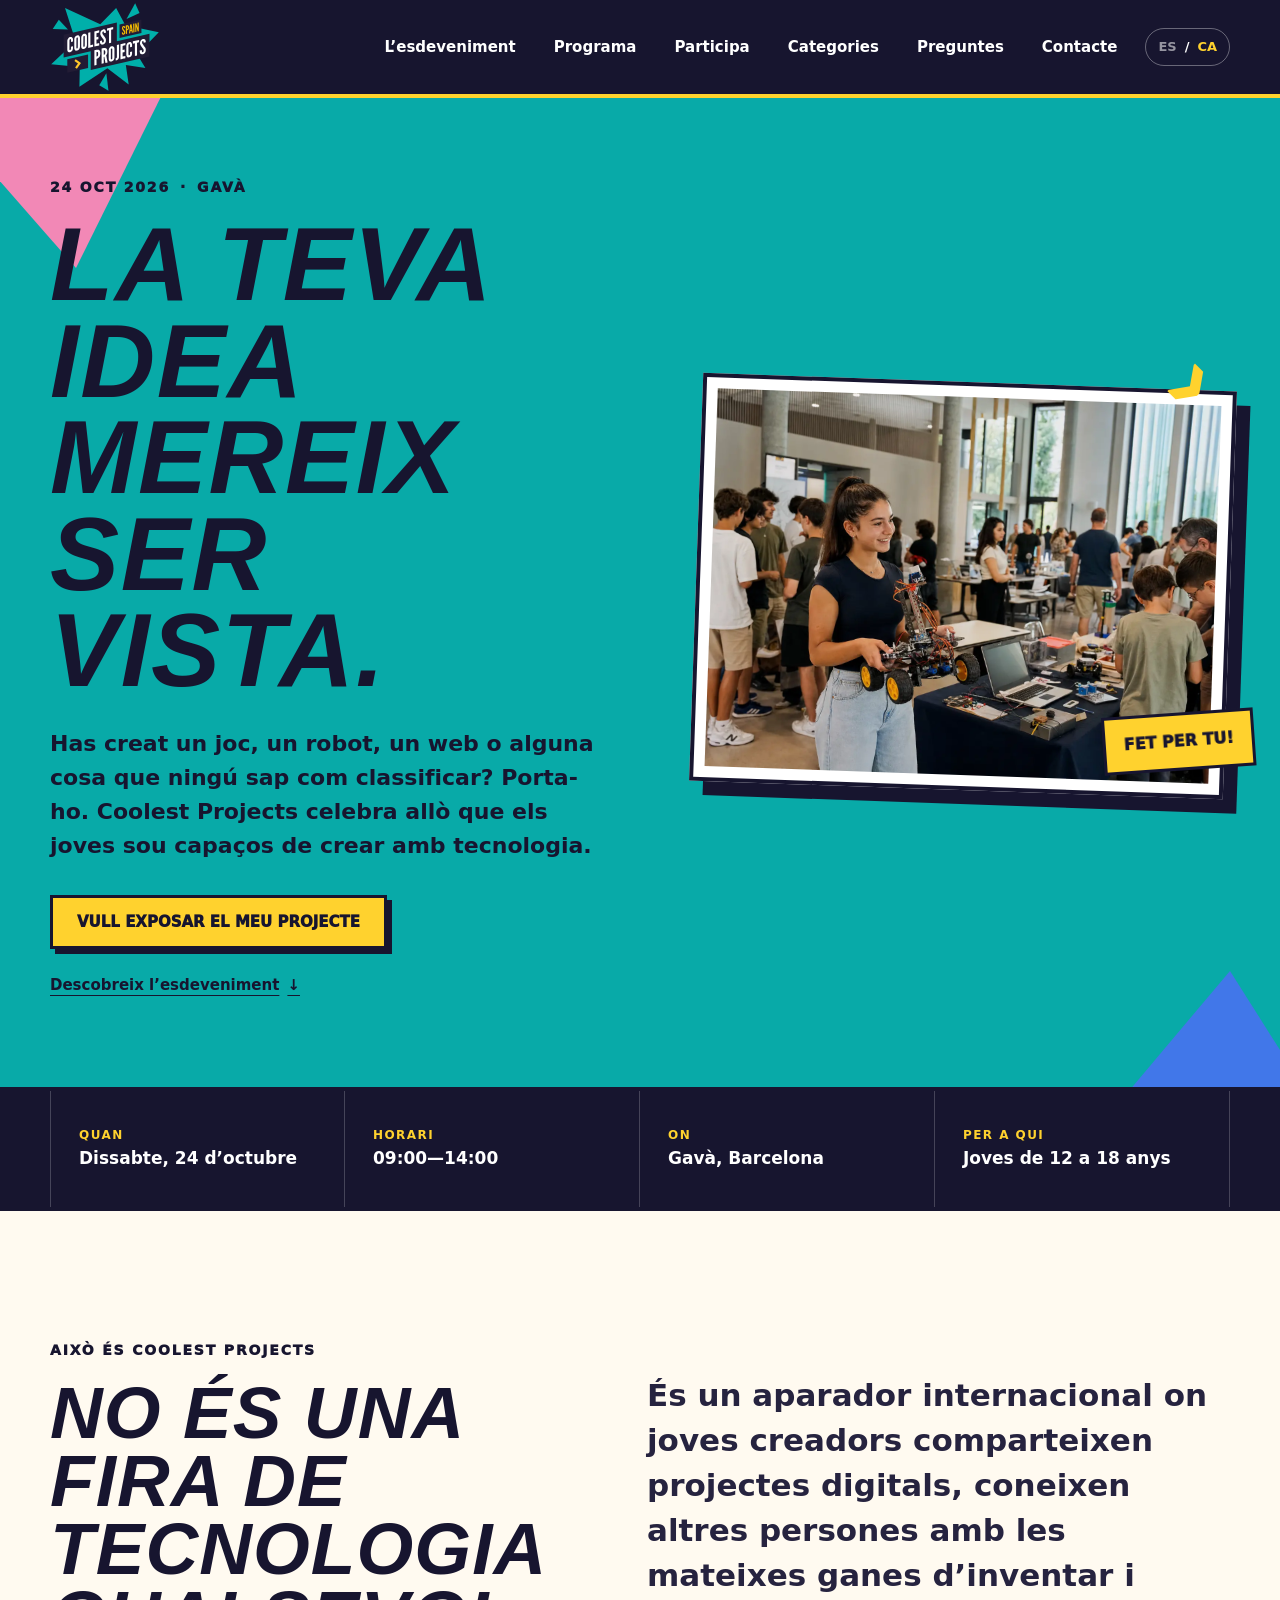
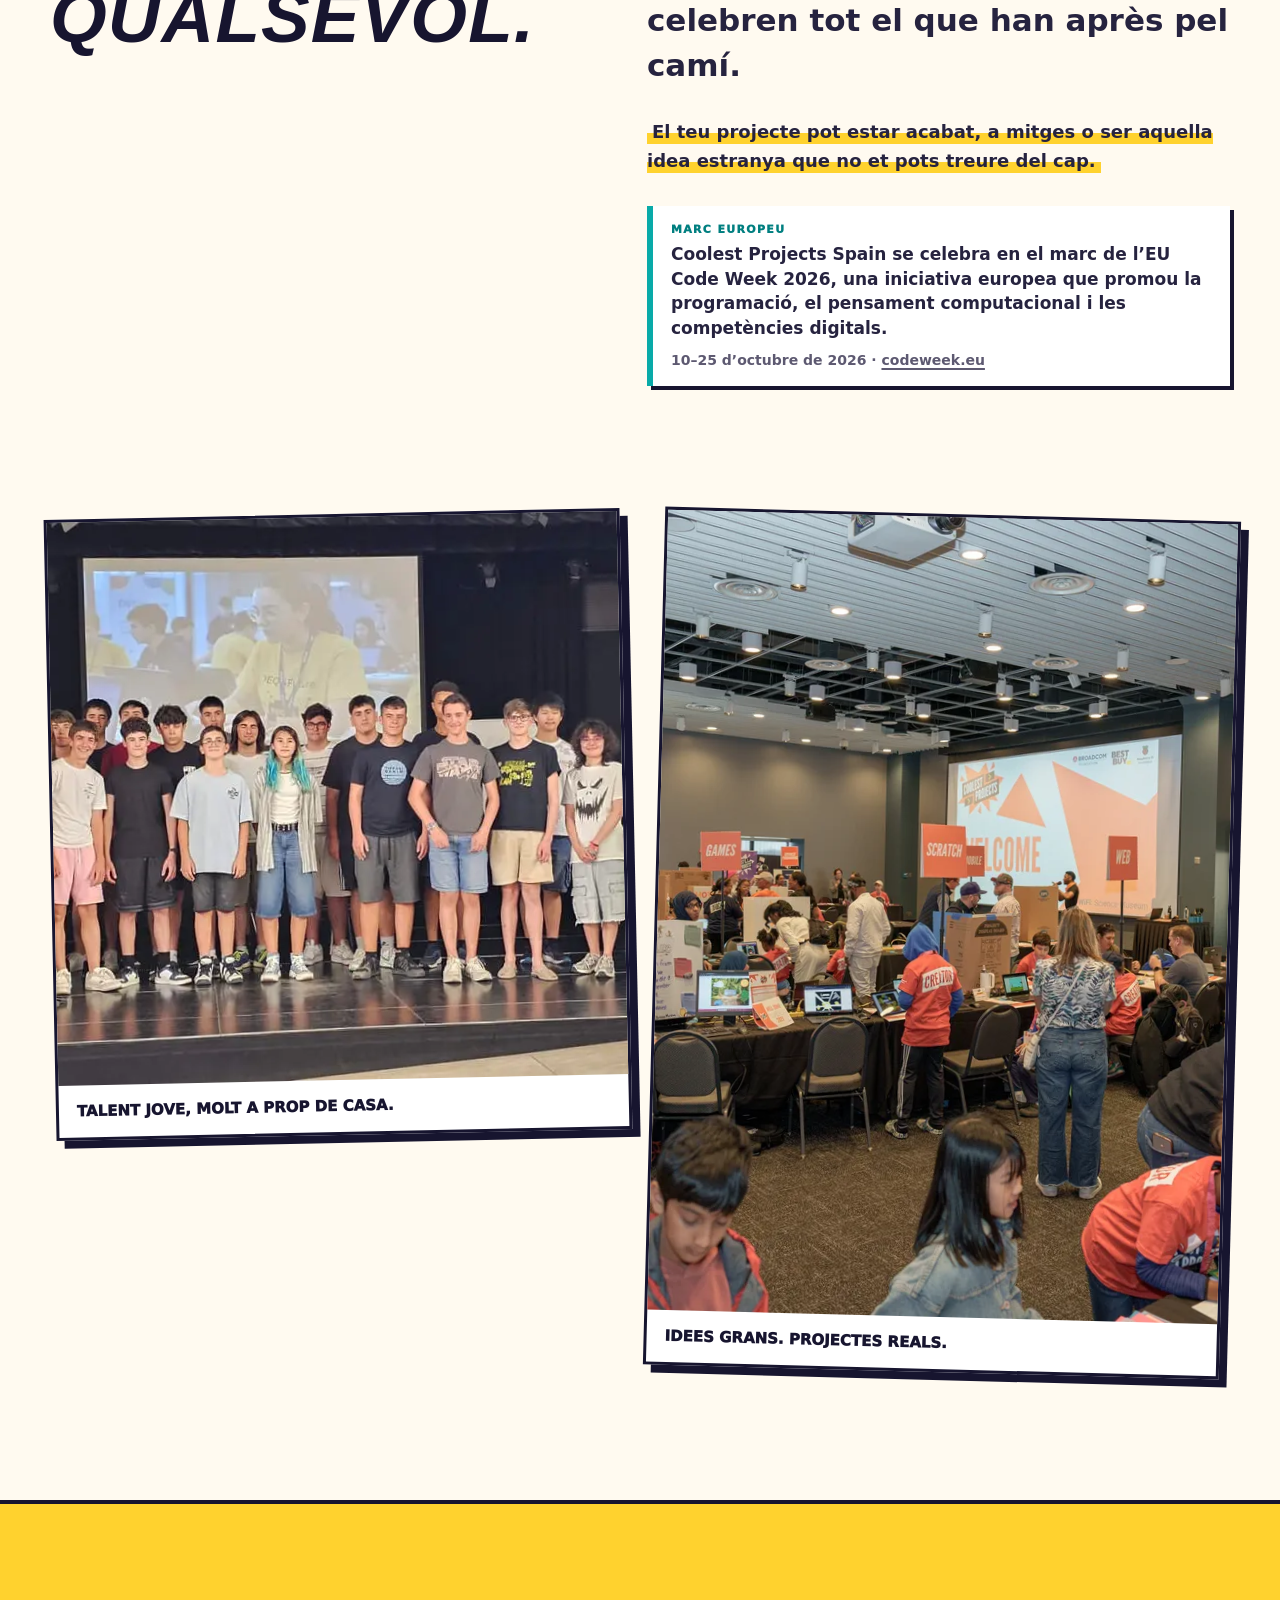
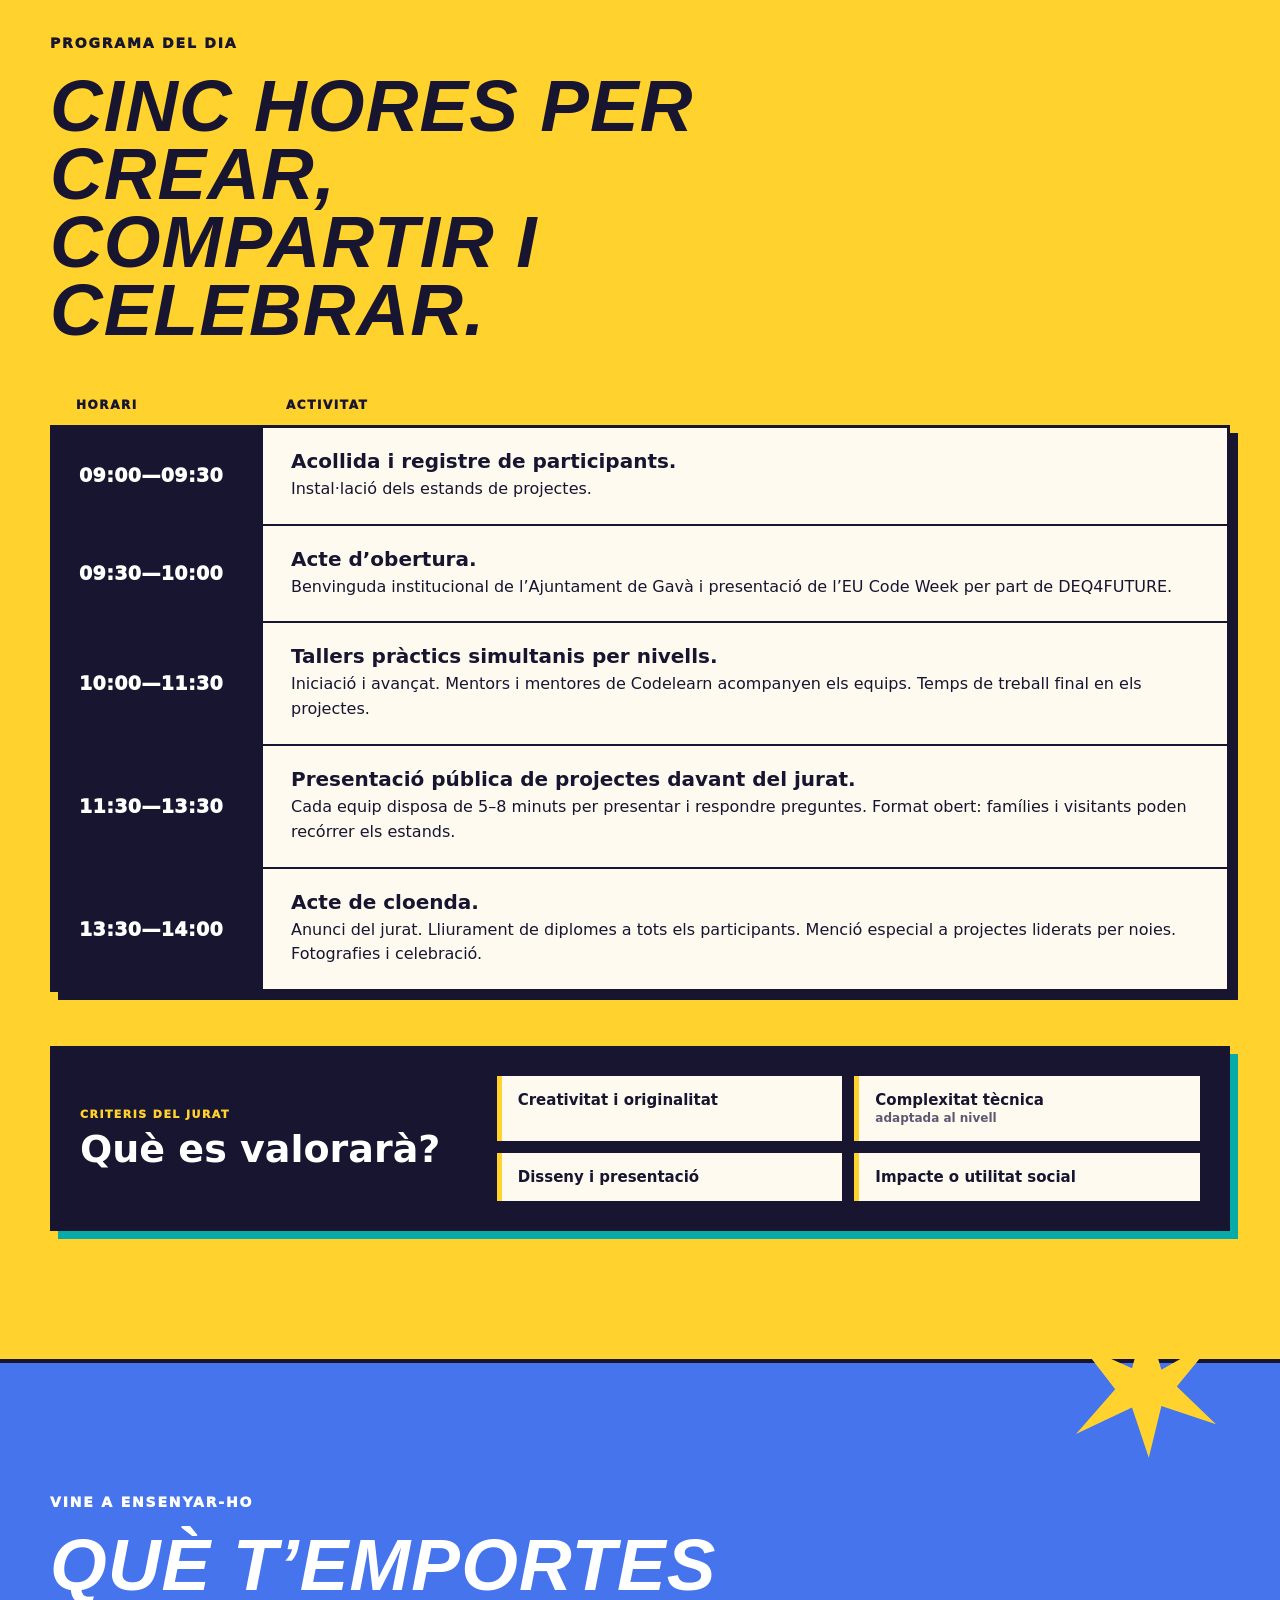
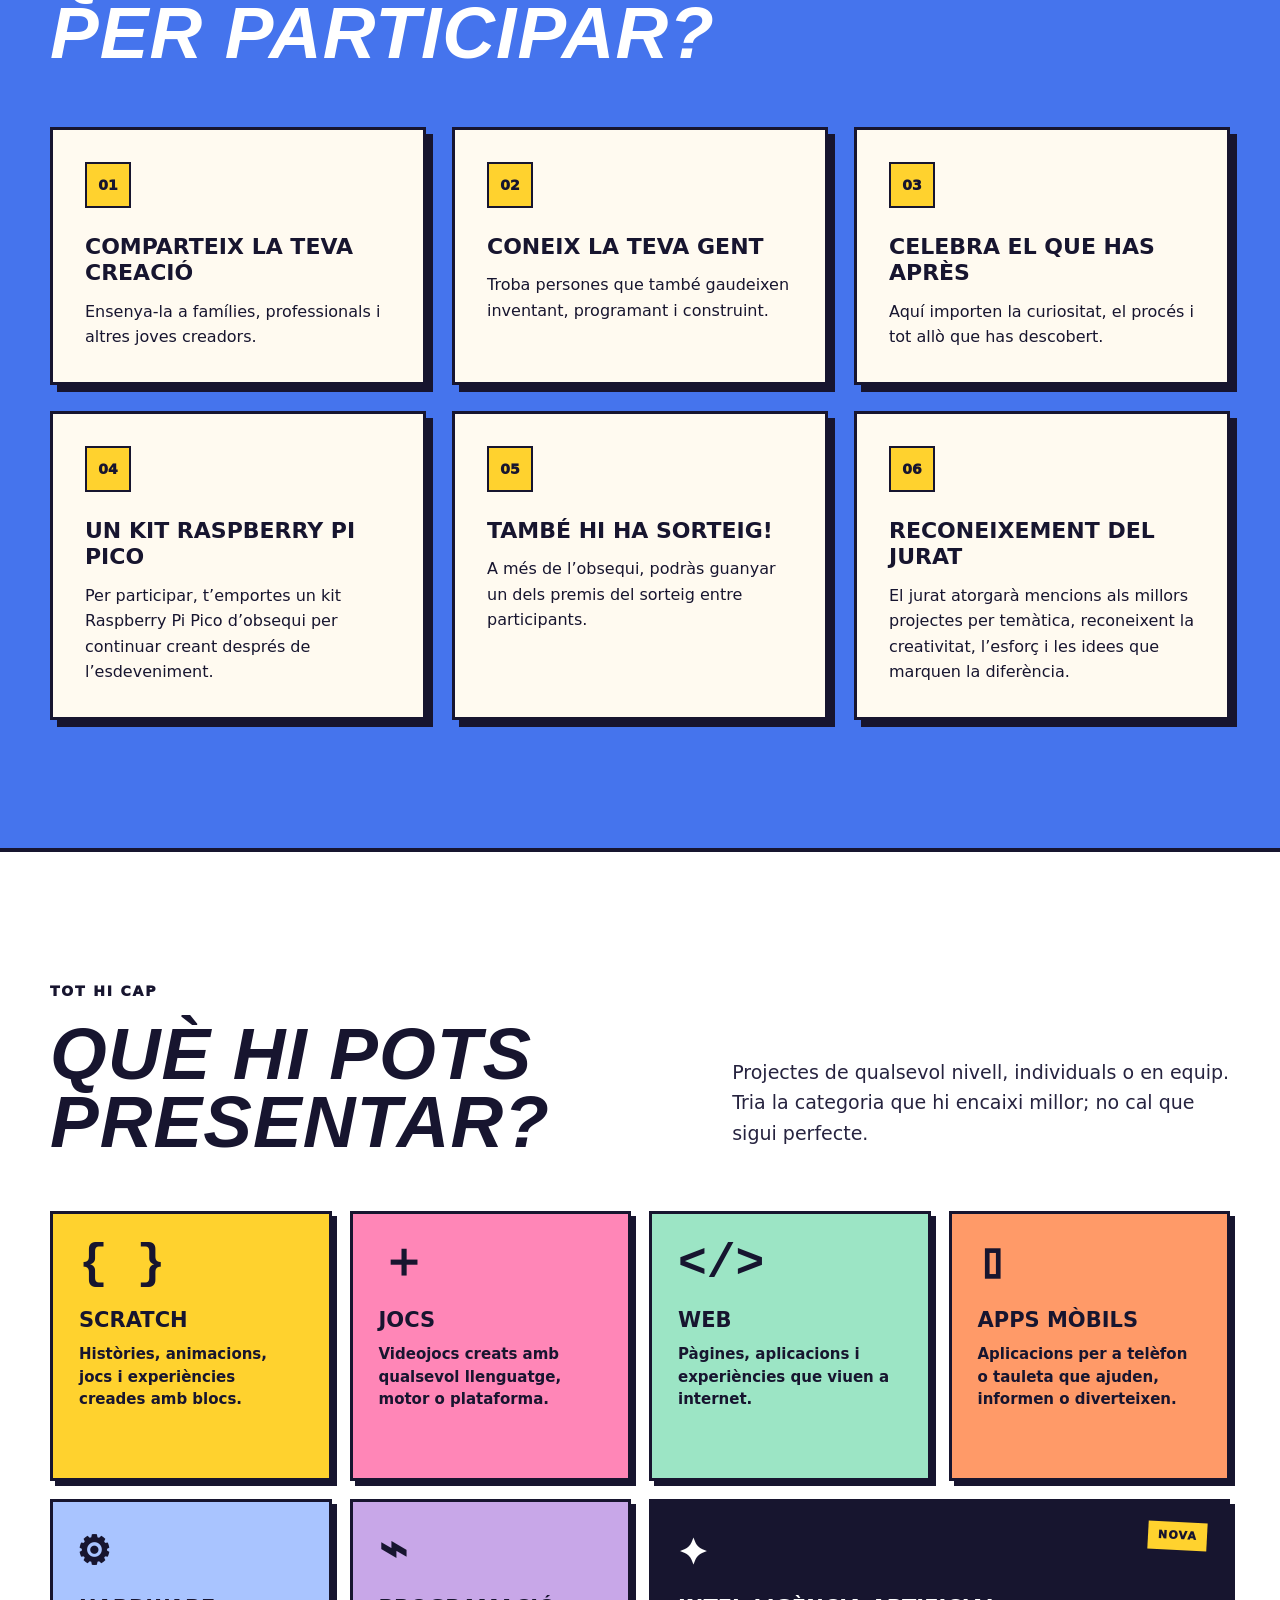
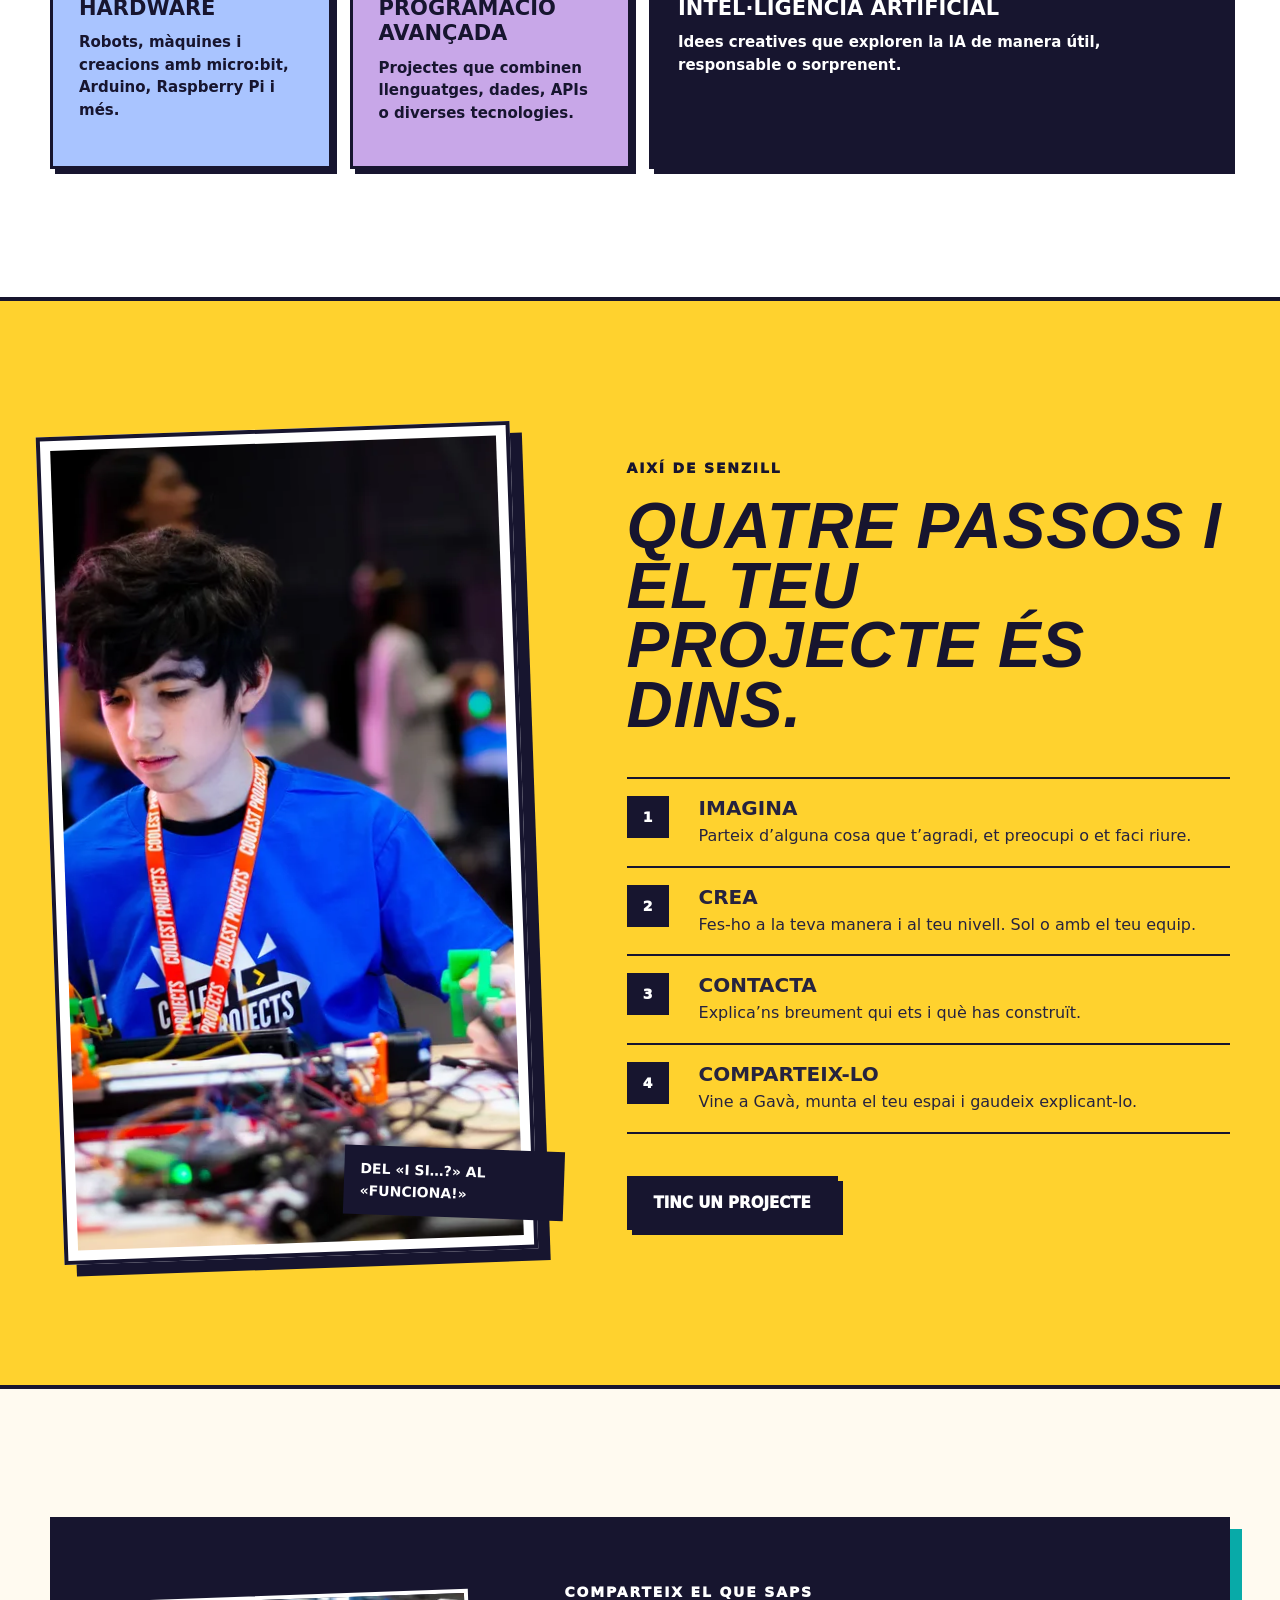
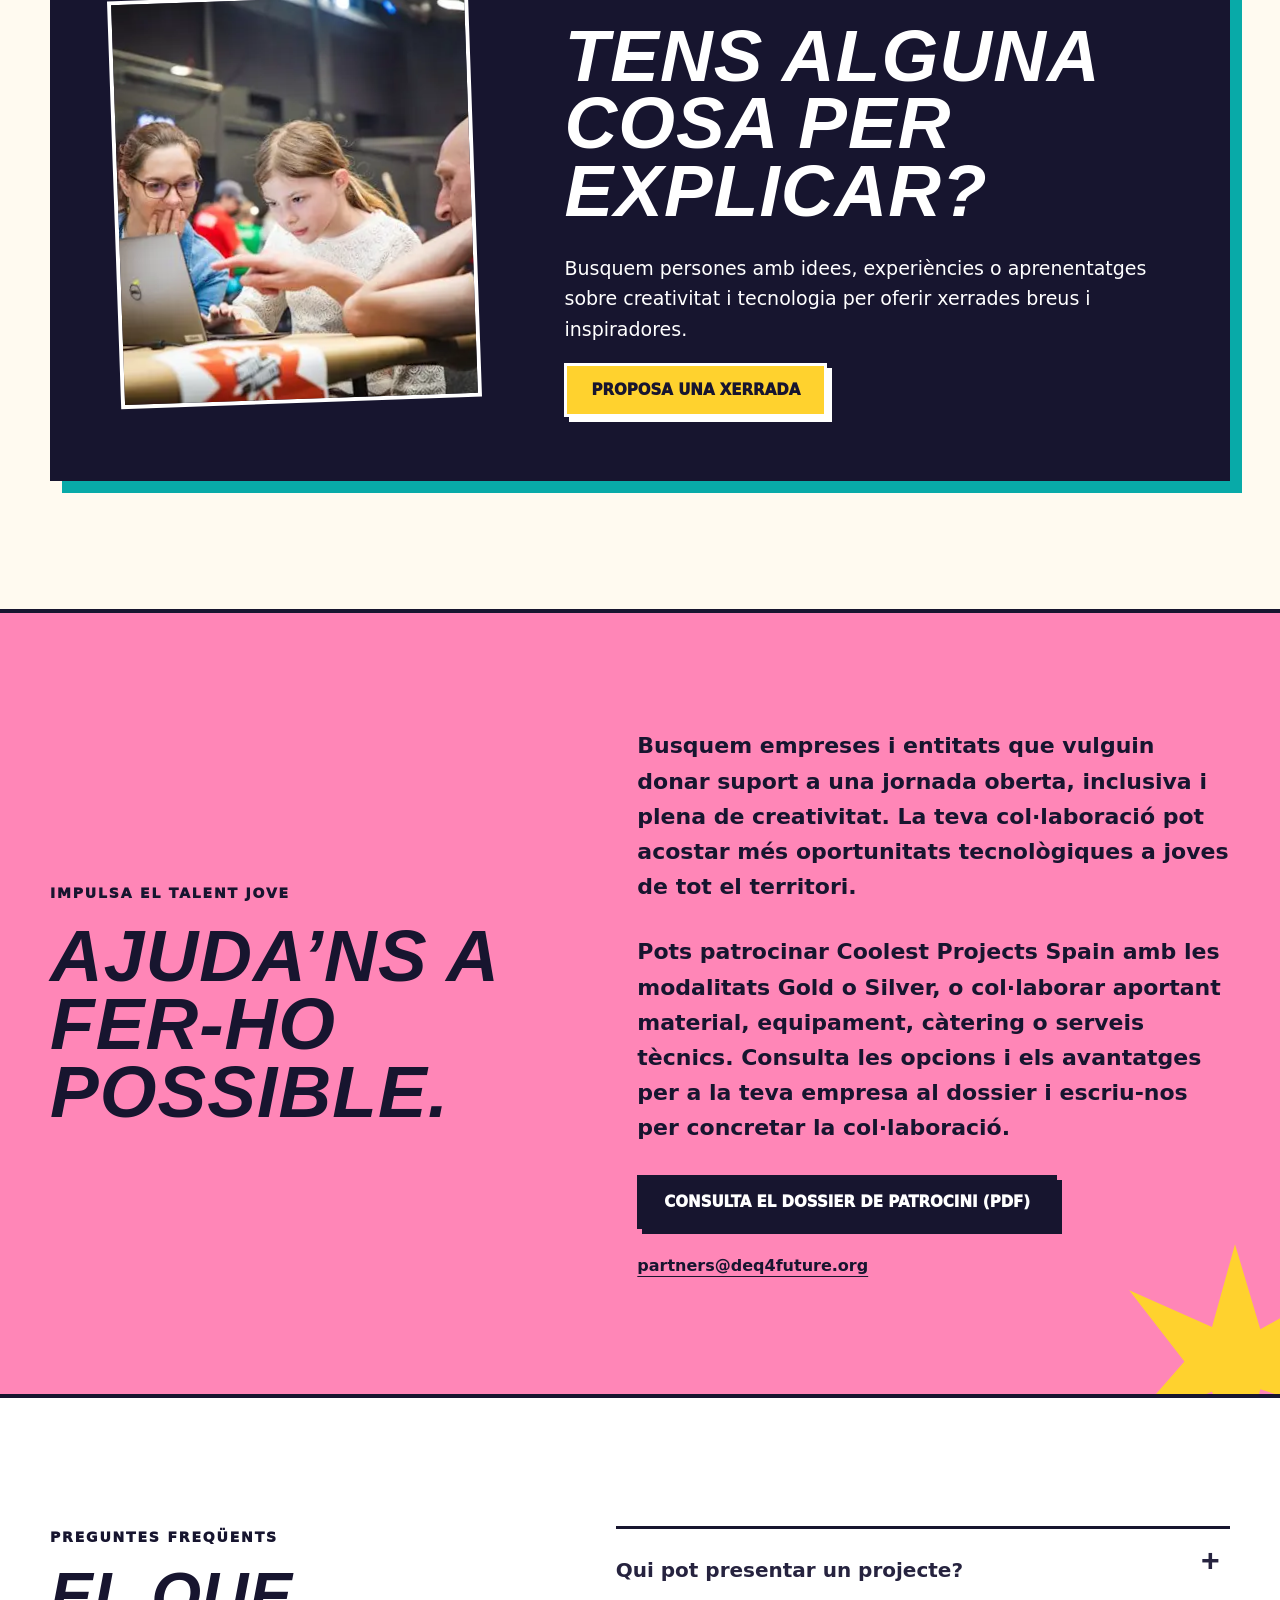
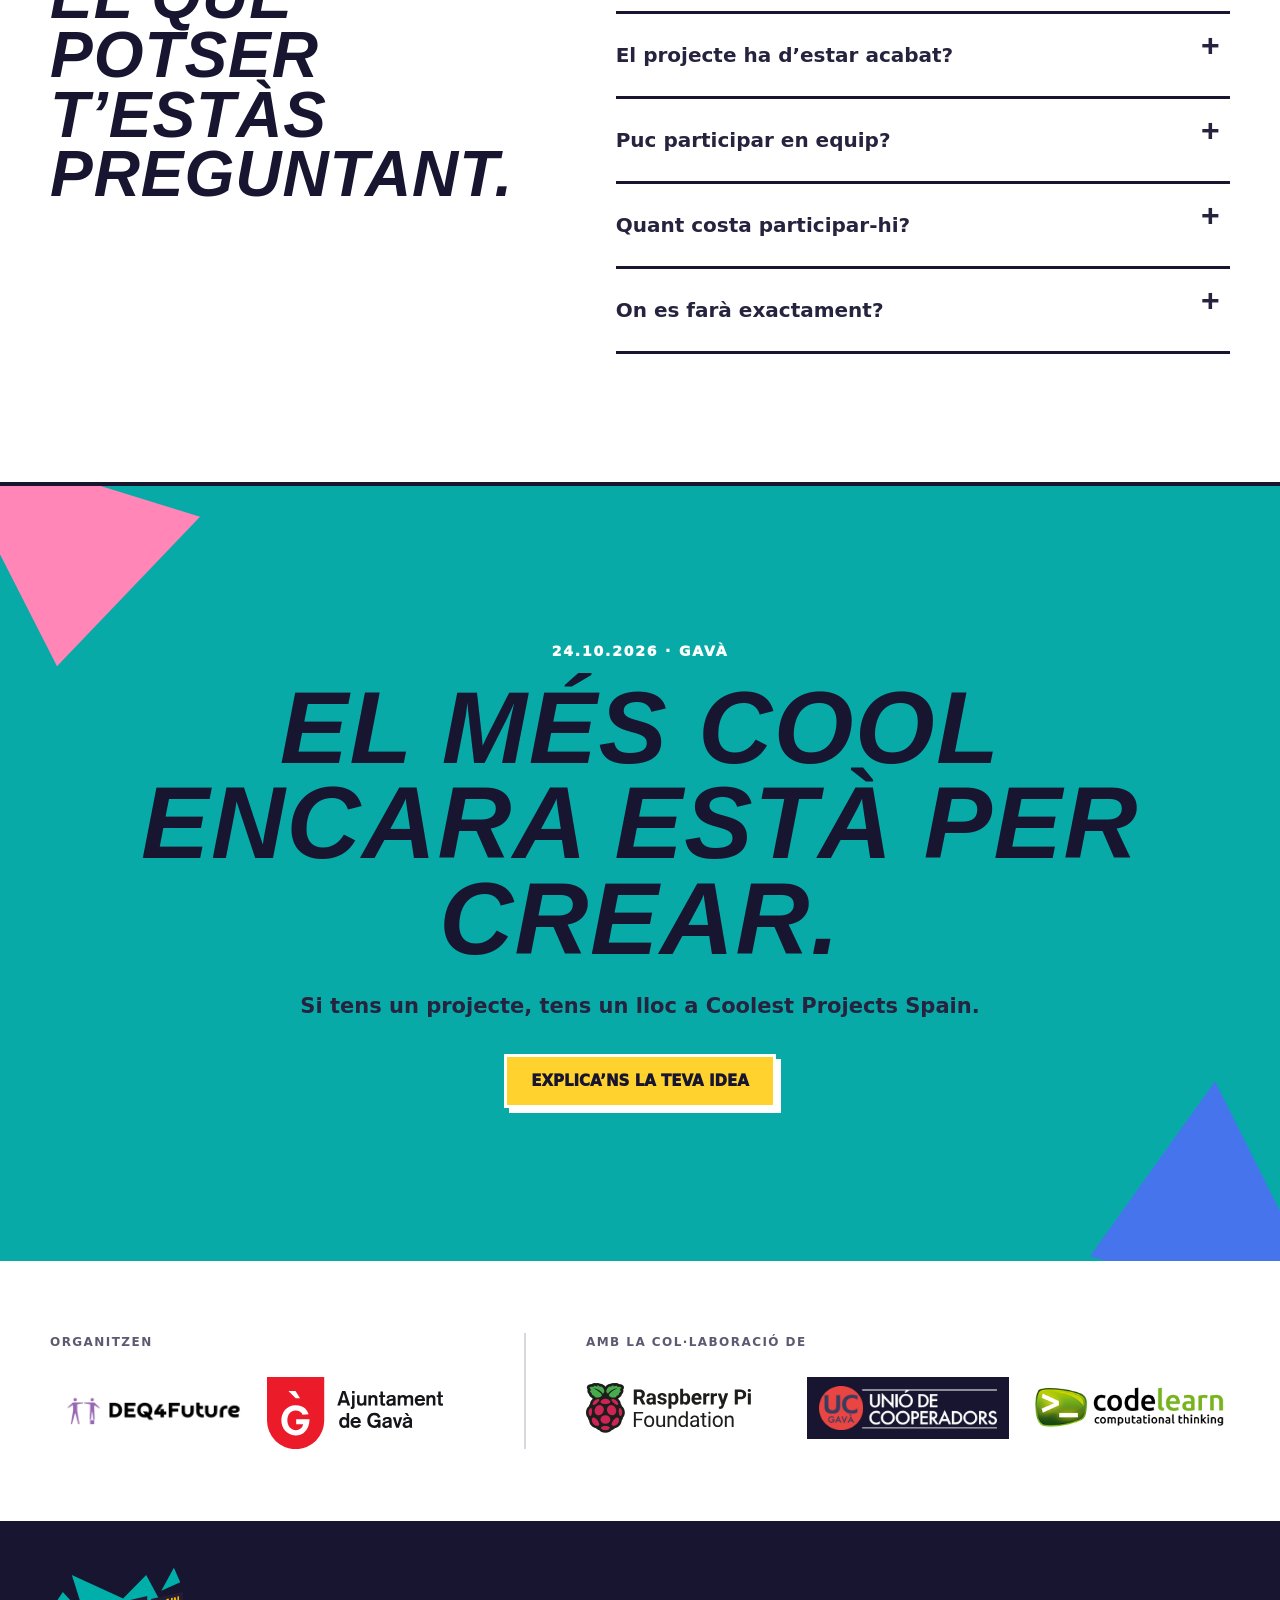
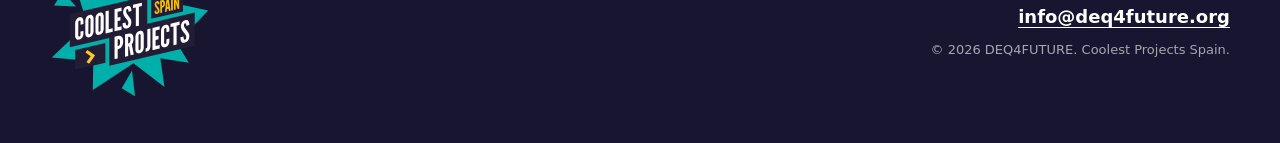
==== ca/index.html @ 8f79b8f3 "Add some goodies info" ====
<!doctype html>
<html lang="ca">
  <head>
    <meta charset="utf-8">
    <!-- Google tag (gtag.js) -->
    <script async src="https://www.googletagmanager.com/gtag/js?id=AW-16943608718"></script>
    <script>
      window.dataLayer = window.dataLayer || [];
      function gtag(){dataLayer.push(arguments);}
      gtag('js', new Date());

      gtag('config', 'AW-16943608718');
    </script>
    <meta name="viewport" content="width=device-width, initial-scale=1">
    <meta name="theme-color" content="#08aaa8">
    <meta
      name="description"
      content="Coolest Projects Spain: una celebració de projectes tecnològics creats per joves. 24 d’octubre de 2026 a Gavà."
    >
    <link rel="canonical" href="https://coolestprojectsspain.org/ca/">
    <link rel="alternate" hreflang="es" href="https://coolestprojectsspain.org/">
    <link rel="alternate" hreflang="ca" href="https://coolestprojectsspain.org/ca/">
    <link rel="alternate" hreflang="x-default" href="https://coolestprojectsspain.org/">
    <meta property="og:type" content="website">
    <meta property="og:locale" content="ca_ES">
    <meta property="og:locale:alternate" content="es_ES">
    <meta property="og:title" content="Coolest Projects Spain 2026">
    <meta
      property="og:description"
      content="La teva idea mereix ser vista. Vine a compartir el teu projecte tecnològic a Gavà."
    >
    <meta
      property="og:image"
      content="https://coolestprojectsspain.org/assets/images/noia-fira-projectes.webp?v=20260830-1"
    >
    <meta property="og:url" content="https://coolestprojectsspain.org/ca/">
    <title>Coolest Projects Spain 2026 · Gavà</title>
    <link rel="icon" href="../assets/favicon.svg?v=20260830-1" type="image/svg+xml">
    <link rel="stylesheet" href="../styles.css?v=20260914-1">
    <script type="application/ld+json">
      {
        "@context": "https://schema.org",
        "@type": "EducationEvent",
        "name": "Coolest Projects Spain 2026",
        "description": "Una celebració presencial de projectes tecnològics creats per joves.",
        "startDate": "2026-10-24T09:00:00+02:00",
        "endDate": "2026-10-24T14:00:00+02:00",
        "eventAttendanceMode": "https://schema.org/OfflineEventAttendanceMode",
        "eventStatus": "https://schema.org/EventScheduled",
        "location": {
          "@type": "Place",
          "name": "Gavà",
          "address": {
            "@type": "PostalAddress",
            "addressLocality": "Gavà",
            "addressRegion": "Barcelona",
            "addressCountry": "ES"
          }
        },
        "organizer": {
          "@type": "Organization",
          "name": "DEQ4FUTURE",
          "url": "https://deq4future.org/"
        },
        "url": "https://coolestprojectsspain.org/ca/",
        "inLanguage": "ca",
        "isAccessibleForFree": true
      }
    </script>
  </head>
  <body>
    <a class="skip-link" href="#contenido" data-i18n="skip">Salta al contingut</a>

    <header class="site-header">
      <div class="shell header-inner">
        <a class="brand" href="#inici" aria-label="Coolest Projects Spain — Inici">
          <img class="brand-logo" src="../assets/logos/coolest-projects.svg?v=20260830-1" alt="">
        </a>

        <nav class="main-nav" aria-label="Navegació principal" data-i18n-aria="navLabel">
          <a href="#evento" data-i18n="navEvent">L’esdeveniment</a>
          <a href="#programa">Programa</a>
          <a href="#participa" data-i18n="navTakePart">Participa</a>
          <a href="#categorias" data-i18n="navCategories">Categories</a>
          <a href="#preguntas" data-i18n="navFaq">Preguntes</a>
          <a href="#contacte" data-i18n="navContact">Contacte</a>
        </nav>

        <div class="language-switcher" aria-label="Idioma" data-i18n-aria="languageLabel">
          <a class="language-button" href="../" lang="es" hreflang="es">ES</a>
          <span aria-hidden="true">/</span>
          <a class="language-button is-active" href="./" lang="ca" hreflang="ca" aria-current="page">CA</a>
        </div>
      </div>
    </header>

    <main id="contenido">
      <section class="hero" id="inici">
        <div class="hero-shape hero-shape-one" aria-hidden="true"></div>
        <div class="hero-shape hero-shape-two" aria-hidden="true"></div>
        <div class="shell hero-grid">
          <div class="hero-copy">
            <p class="eyebrow">
              <span data-i18n="heroDate">24 OCT 2026</span>
              <span aria-hidden="true">·</span>
              <span>GAVÀ</span>
            </p>
            <h1 data-i18n="heroTitle">La teva idea mereix<br>ser vista.</h1>
            <p class="hero-intro" data-i18n="heroIntro">Has creat un joc, un robot, un web o alguna cosa que ningú sap com classificar? Porta-ho. Coolest Projects celebra allò que els joves sou capaços de crear amb tecnologia.</p>
            <div class="button-row">
              <a class="button button-primary" href="https://forms.gle/8PHqevWgiVuy11DM9" data-i18n="heroCta">Vull exposar el meu projecte</a>
              <a class="text-link" href="#evento">
                <span data-i18n="discover">Descobreix l’esdeveniment</span>
                <span aria-hidden="true">↓</span>
              </a>
            </div>
          </div>

          <div class="hero-visual">
            <div class="photo-frame">
              <img
                src="../assets/images/noia-fira-projectes.webp?v=20260830-1"
                alt="Una jove presenta el seu projecte de robòtica en una fira tecnològica plena de participants"
                data-i18n-alt="heroImageAlt"
                width="1536"
                height="1024"
              >
            </div>
            <p class="photo-sticker" data-i18n="sticker">Fet per tu!</p>
            <span class="pixel-arrow" aria-hidden="true">›</span>
          </div>
        </div>

        <div class="event-ribbon" aria-label="Dades de l’esdeveniment" data-i18n-aria="eventFactsLabel">
          <div class="shell event-facts">
            <p>
              <span class="fact-label" data-i18n="factWhen">Quan</span>
              <strong data-i18n="factDate">Dissabte, 24 d’octubre</strong>
            </p>
            <p>
              <span class="fact-label" data-i18n="factTimeLabel">Horari</span>
              <strong>09:00—14:00</strong>
            </p>
            <p>
              <span class="fact-label" data-i18n="factWhere">On</span>
              <strong>Gavà, Barcelona</strong>
            </p>
            <p>
              <span class="fact-label" data-i18n="factFor">Per a qui</span>
              <strong data-i18n="factAudience">Joves de 12 a 18 anys</strong>
            </p>
          </div>
        </div>
      </section>

      <section class="section intro-section" id="evento">
        <div class="shell intro-grid">
          <div>
            <p class="section-kicker" data-i18n="whatKicker">Això és Coolest Projects</p>
            <h2 data-i18n="whatTitle">No és una fira de tecnologia qualsevol.</h2>
          </div>
          <div class="large-copy">
            <p data-i18n="whatText">És un aparador internacional on joves creadors comparteixen projectes digitals, coneixen altres persones amb les mateixes ganes d’inventar i celebren tot el que han après pel camí.</p>
            <p class="marker-note" data-i18n="whatNote">El teu projecte pot estar acabat, a mitges o ser aquella idea estranya que no et pots treure del cap.</p>
            <p class="codeweek-note">
              <span class="codeweek-note-label">Marc europeu</span>
              Coolest Projects Spain se celebra en el marc de
              l’<strong>EU Code Week 2026</strong>, una iniciativa europea que
              promou la programació, el pensament computacional i les
              competències digitals.
              <span class="codeweek-note-meta">
                10–25 d’octubre de 2026 ·
                <a href="https://codeweek.eu/">codeweek.eu</a>
              </span>
            </p>
          </div>
        </div>
      </section>

      <section class="section gallery-section" aria-label="Joves creadors en acció" data-i18n-aria="galleryLabel">
        <div class="shell photo-grid">
          <figure class="photo-card photo-card-wide">
            <img
              src="../assets/images/joves-hack4future-deq4future.webp?v=20260830-1"
              alt="Grup de joves participants a Hack4Future, una activitat de DEQ4FUTURE"
              data-i18n-alt="galleryLocalAlt"
              loading="lazy"
              width="1000"
              height="563"
            >
            <figcaption data-i18n="galleryLocalCaption">Talent jove, molt a prop de casa.</figcaption>
          </figure>
          <figure class="photo-card">
            <img
              src="../assets/images/coolest-projects-ireland-2026-hardware.webp?v=20260830-1"
              alt="Vista general de la fira Coolest Projects amb joves mostrant els seus projectes en diferents taules"
              data-i18n-alt="galleryProjectAlt"
              loading="lazy"
              width="1200"
              height="800"
            >
            <figcaption data-i18n="galleryProjectCaption">Idees grans. Projectes reals.</figcaption>
          </figure>
        </div>
      </section>

      <section class="section program-section" id="programa">
        <div class="shell">
          <p class="section-kicker">Programa del dia</p>
          <h2>Cinc hores per crear,<br>compartir i celebrar.</h2>

          <div class="program-labels" aria-hidden="true">
            <span>Horari</span>
            <span>Activitat</span>
          </div>
          <ol class="program-list">
            <li class="program-item">
              <time datetime="2026-10-24T09:00">09:00—09:30</time>
              <div>
                <h3>Acollida i registre de participants.</h3>
                <p>Instal·lació dels estands de projectes.</p>
              </div>
            </li>
            <li class="program-item">
              <time datetime="2026-10-24T09:30">09:30—10:00</time>
              <div>
                <h3>Acte d’obertura.</h3>
                <p>Benvinguda institucional de l’Ajuntament de Gavà i presentació de l’EU Code Week per part de DEQ4FUTURE.</p>
              </div>
            </li>
            <li class="program-item">
              <time datetime="2026-10-24T10:00">10:00—11:30</time>
              <div>
                <h3>Tallers pràctics simultanis per nivells.</h3>
                <p>Iniciació i avançat. Mentors i mentores de Codelearn acompanyen els equips. Temps de treball final en els projectes.</p>
              </div>
            </li>
            <li class="program-item">
              <time datetime="2026-10-24T11:30">11:30—13:30</time>
              <div>
                <h3>Presentació pública de projectes davant del jurat.</h3>
                <p>Cada equip disposa de 5–8 minuts per presentar i respondre preguntes. Format obert: famílies i visitants poden recórrer els estands.</p>
              </div>
            </li>
            <li class="program-item">
              <time datetime="2026-10-24T13:30">13:30—14:00</time>
              <div>
                <h3>Acte de cloenda.</h3>
                <p>Anunci del jurat. Lliurament de diplomes a tots els participants. Menció especial a projectes liderats per noies. Fotografies i celebració.</p>
              </div>
            </li>
          </ol>

          <aside class="jury-criteria" aria-labelledby="jury-title">
            <div>
              <p>Criteris del jurat</p>
              <h3 id="jury-title">Què es valorarà?</h3>
            </div>
            <ul>
              <li>Creativitat i originalitat</li>
              <li>Complexitat tècnica <span>adaptada al nivell</span></li>
              <li>Disseny i presentació</li>
              <li>Impacte o utilitat social</li>
            </ul>
          </aside>
        </div>
      </section>

      <section class="section take-part-section" id="participa">
        <div class="shell">
          <p class="section-kicker section-kicker-light" data-i18n="takePartKicker">Vine a ensenyar-ho</p>
          <h2 data-i18n="takePartTitle">Què t’emportes<br>per participar?</h2>
          <div class="benefit-grid">
            <article>
              <span class="benefit-number">01</span>
              <h3 data-i18n="benefitOneTitle">Comparteix la teva creació</h3>
              <p data-i18n="benefitOneText">Ensenya-la a famílies, professionals i altres joves creadors.</p>
            </article>
            <article>
              <span class="benefit-number">02</span>
              <h3 data-i18n="benefitTwoTitle">Coneix la teva gent</h3>
              <p data-i18n="benefitTwoText">Troba persones que també gaudeixen inventant, programant i construint.</p>
            </article>
            <article>
              <span class="benefit-number">03</span>
              <h3 data-i18n="benefitThreeTitle">Celebra el que has après</h3>
              <p data-i18n="benefitThreeText">Aquí importen la curiositat, el procés i tot allò que has descobert.</p>
            </article>
            <article>
              <span class="benefit-number">04</span>
              <h3>Un kit Raspberry Pi Pico</h3>
              <p>Per participar, t’emportes un kit Raspberry Pi Pico d’obsequi per continuar creant després de l’esdeveniment.</p>
            </article>
            <article>
              <span class="benefit-number">05</span>
              <h3>També hi ha sorteig!</h3>
              <p>A més de l’obsequi, podràs guanyar un dels premis del sorteig entre participants.</p>
            </article>
            <article>
              <span class="benefit-number">06</span>
              <h3>Reconeixement del jurat</h3>
              <p>El jurat atorgarà mencions als millors projectes per temàtica, reconeixent la creativitat, l’esforç i les idees que marquen la diferència.</p>
            </article>
          </div>
        </div>
      </section>

      <section class="section categories-section" id="categorias">
        <div class="shell">
          <div class="section-heading-row">
            <div>
              <p class="section-kicker" data-i18n="categoriesKicker">Tot hi cap</p>
              <h2 data-i18n="categoriesTitle">Què hi pots presentar?</h2>
            </div>
            <p data-i18n="categoriesIntro">Projectes de qualsevol nivell, individuals o en equip. Tria la categoria que hi encaixi millor; no cal que sigui perfecte.</p>
          </div>

          <div class="category-grid">
            <article class="category-card category-scratch">
              <span class="category-icon" aria-hidden="true">{ }</span>
              <h3>Scratch</h3>
              <p data-i18n="categoryScratch">Històries, animacions, jocs i experiències creades amb blocs.</p>
            </article>
            <article class="category-card category-games">
              <span class="category-icon" aria-hidden="true">＋</span>
              <h3 data-i18n="categoryGamesTitle">Jocs</h3>
              <p data-i18n="categoryGames">Videojocs creats amb qualsevol llenguatge, motor o plataforma.</p>
            </article>
            <article class="category-card category-web">
              <span class="category-icon" aria-hidden="true">&lt;/&gt;</span>
              <h3>Web</h3>
              <p data-i18n="categoryWeb">Pàgines, aplicacions i experiències que viuen a internet.</p>
            </article>
            <article class="category-card category-mobile">
              <span class="category-icon" aria-hidden="true">▯</span>
              <h3 data-i18n="categoryMobileTitle">Apps mòbils</h3>
              <p data-i18n="categoryMobile">Aplicacions per a telèfon o tauleta que ajuden, informen o diverteixen.</p>
            </article>
            <article class="category-card category-hardware">
              <span class="category-icon" aria-hidden="true">⚙</span>
              <h3>Hardware</h3>
              <p data-i18n="categoryHardware">Robots, màquines i creacions amb micro:bit, Arduino, Raspberry Pi i més.</p>
            </article>
            <article class="category-card category-advanced">
              <span class="category-icon" aria-hidden="true">⌁</span>
              <h3 data-i18n="categoryAdvancedTitle">Programació avançada</h3>
              <p data-i18n="categoryAdvanced">Projectes que combinen llenguatges, dades, APIs o diverses tecnologies.</p>
            </article>
            <article class="category-card category-ai">
              <span class="new-badge" data-i18n="newBadge">Nova</span>
              <span class="category-icon" aria-hidden="true">✦</span>
              <h3 data-i18n="categoryAiTitle">Intel·ligència artificial</h3>
              <p data-i18n="categoryAi">Idees creatives que exploren la IA de manera útil, responsable o sorprenent.</p>
            </article>
          </div>
        </div>
      </section>

      <section class="section steps-section">
        <div class="shell steps-grid">
          <div class="steps-photo">
            <img
              src="../assets/images/coolest-projects-uk-2026-robot.webp?v=20260830-1"
              alt="Un jove participant treballa en un projecte de robòtica"
              data-i18n-alt="stepsImageAlt"
              loading="lazy"
              width="1200"
              height="800"
            >
            <span class="steps-photo-label" data-i18n="processLabel">Del «i si…?» al «funciona!»</span>
          </div>
          <div class="steps-content">
            <p class="section-kicker" data-i18n="stepsKicker">Així de senzill</p>
            <h2 data-i18n="stepsTitle">Quatre passos i el teu projecte és dins.</h2>
            <ol class="steps-list">
              <li>
                <span>1</span>
                <div>
                  <h3 data-i18n="stepOneTitle">Imagina</h3>
                  <p data-i18n="stepOneText">Parteix d’alguna cosa que t’agradi, et preocupi o et faci riure.</p>
                </div>
              </li>
              <li>
                <span>2</span>
                <div>
                  <h3 data-i18n="stepTwoTitle">Crea</h3>
                  <p data-i18n="stepTwoText">Fes-ho a la teva manera i al teu nivell. Sol o amb el teu equip.</p>
                </div>
              </li>
              <li>
                <span>3</span>
                <div>
                  <h3 data-i18n="stepThreeTitle">Contacta</h3>
                  <p data-i18n="stepThreeText">Explica’ns breument qui ets i què has construït.</p>
                </div>
              </li>
              <li>
                <span>4</span>
                <div>
                  <h3 data-i18n="stepFourTitle">Comparteix-lo</h3>
                  <p data-i18n="stepFourText">Vine a Gavà, munta el teu espai i gaudeix explicant-lo.</p>
                </div>
              </li>
            </ol>
            <a class="button button-dark" href="https://forms.gle/8PHqevWgiVuy11DM9" data-i18n="stepsCta">Tinc un projecte</a>
          </div>
        </div>
      </section>

      <section class="section speakers-section">
        <div class="shell speakers-card">
          <div class="speaker-photo">
            <img
              src="../assets/images/mentoria-projecte-digital.webp?v=20260830-1"
              alt="Un mentor conversa amb dues joves sobre el seu projecte"
              data-i18n-alt="speakerImageAlt"
              loading="lazy"
              width="600"
              height="400"
            >
          </div>
          <div>
            <p class="section-kicker section-kicker-light" data-i18n="speakersKicker">Comparteix el que saps</p>
            <h2 data-i18n="speakersTitle">Tens alguna cosa per explicar?</h2>
            <p data-i18n="speakersText">Busquem persones amb idees, experiències o aprenentatges sobre creativitat i tecnologia per oferir xerrades breus i inspiradores.</p>
            <a class="button button-yellow" href="mailto:info@deq4future.org?subject=Proposta%20de%20xerrada%20per%20a%20Coolest%20Projects%20Spain" data-i18n="speakersCta">Proposa una xerrada</a>
          </div>
        </div>
      </section>

      <section class="sponsors-section">
        <div class="sponsors-shape" aria-hidden="true"></div>
        <div class="shell sponsors-grid">
          <div>
            <p class="section-kicker" data-i18n="sponsorsKicker">Impulsa el talent jove</p>
            <h2 data-i18n="sponsorsTitle">Ajuda’ns a fer-ho possible.</h2>
          </div>
          <div class="sponsors-copy">
            <p data-i18n="sponsorsText">Busquem empreses i entitats que vulguin donar suport a una jornada oberta, inclusiva i plena de creativitat. La teva col·laboració pot acostar més oportunitats tecnològiques a joves de tot el territori.</p>
            <p>
              Pots patrocinar Coolest Projects Spain amb les modalitats Gold
              o Silver, o col·laborar aportant material, equipament, càtering
              o serveis tècnics. Consulta les opcions i els avantatges per
              a la teva empresa al dossier i escriu-nos per concretar la col·laboració.
            </p>
            <a
              class="button button-dark"
              href="../assets/DossierPatrociniCoolestProjectsSpain2026%20CAT.pdf?v=20260918-1"
              data-i18n="sponsorsCta"
            >Consulta el dossier de patrocini (PDF)</a>
            <a class="sponsors-email" href="mailto:partners@deq4future.org">
              partners@deq4future.org
            </a>
          </div>
        </div>
      </section>

      <section class="section faq-section" id="preguntas">
        <div class="shell faq-grid">
          <div>
            <p class="section-kicker" data-i18n="faqKicker">Preguntes freqüents</p>
            <h2 data-i18n="faqTitle">El que potser t’estàs preguntant.</h2>
          </div>
          <div class="faq-list">
            <details>
              <summary data-i18n="faqOneQuestion">Qui pot presentar un projecte?</summary>
              <p data-i18n="faqOneAnswer">Joves de 12 a 18 anys, de qualsevol nivell. Pots venir pel teu compte, amb la família, l’escola, el club o una associació.</p>
            </details>
            <details>
              <summary data-i18n="faqTwoQuestion">El projecte ha d’estar acabat?</summary>
              <p data-i18n="faqTwoAnswer">No. Acceptem idees en procés, prototips i projectes acabats. Volem conèixer què has fet i què has après.</p>
            </details>
            <details>
              <summary data-i18n="faqThreeQuestion">Puc participar en equip?</summary>
              <p data-i18n="faqThreeAnswer">Sí. Els projectes poden ser individuals o d’equip. Si sou menors de 13 anys, la inscripció l’ha de fer una persona adulta.</p>
            </details>
            <details>
              <summary data-i18n="faqFourQuestion">Quant costa participar-hi?</summary>
              <p data-i18n="faqFourAnswer">Res. Presentar un projecte i assistir a l’esdeveniment és gratuït.</p>
            </details>
            <details>
              <summary data-i18n="faqFiveQuestion">On es farà exactament?</summary>
              <p data-i18n="faqFiveAnswer">A Gavà, Barcelona. Publicarem l’espai concret i la informació d’accés ben aviat.</p>
            </details>
          </div>
        </div>
      </section>

      <section class="final-cta">
        <div class="shell final-cta-inner">
          <p class="section-kicker section-kicker-light" data-i18n="finalKicker">24.10.2026 · Gavà</p>
          <h2 data-i18n="finalTitle">El més cool<br>encara està per crear.</h2>
          <p data-i18n="finalText">Si tens un projecte, tens un lloc a Coolest Projects Spain.</p>
          <a class="button button-yellow" href="https://forms.gle/8PHqevWgiVuy11DM9" data-i18n="finalCta">Explica’ns la teva idea</a>
        </div>
      </section>

      <section class="partners" aria-labelledby="partners-title">
        <div class="shell">
          <h2 id="partners-title" class="visually-hidden" data-i18n="partnersTitle">Organització i col·laboradors</h2>
          <div class="partner-grid">
            <div class="partner partner-organizer">
              <p data-i18n="organizedBy">Organitzen</p>
              <div>
                <a href="https://deq4future.org/" target="_blank">
                  <img
                    src="../assets/logos/deq4future.png?v=20260830-1"
                    alt="DEQ4FUTURE"
                    width="428"
                    height="100"
                  >
                </a>
                <a
                  class="partner-logo-ajuntament"
                  href="https://www.gavaciutat.cat/"
                  target="_blank"
                >
                  <img
                    src="../assets/logos/ajuntament-de-gava.svg?v=20260830-1"
                    alt="Ajuntament de Gavà"
                    width="193"
                    height="79"
                  >
                </a>
              </div>
            </div>
            <div class="partner partner-collaborators">
              <p data-i18n="withSupport">Amb la col·laboració de</p>
              <div>
                <a href="https://www.raspberrypi.org/" target="_blank">
                  <img src="../assets/logos/raspberry-pi-foundation.svg?v=20260830-1" alt="Raspberry Pi Foundation">
                </a>
                <a
                  class="partner-logo-inverse"
                  href="https://www.uniocooperadors.org/"
                  target="_blank"
                >
                  <img
                    src="../assets/logos/unio-cooperadors-gava.png?v=20260830-1"
                    alt="Unió de Cooperadors de Gavà"
                    width="904"
                    height="224"
                  >
                </a>
                <a href="https://codelearn.cat/" target="_blank">
                  <img
                    src="../assets/logos/codelearn.png?v=20260830-1"
                    alt="Codelearn"
                    width="300"
                    height="77"
                  >
                </a>
              </div>
            </div>
          </div>
        </div>
      </section>
    </main>

    <footer class="site-footer" id="contacte">
      <div class="shell footer-inner">
        <a class="brand brand-small" href="#inici" aria-label="Coolest Projects Spain — Inici">
          <img class="brand-logo" src="../assets/logos/coolest-projects.svg?v=20260830-1" alt="">
        </a>
        <div>
          <a href="mailto:info@deq4future.org">info@deq4future.org</a>
          <p data-i18n="footerCopy">© 2026 DEQ4FUTURE. Coolest Projects Spain.</p>
        </div>
      </div>
    </footer>

  </body>
</html>
---- styles.css ----
:root {
  --teal: #08aaa8;
  --teal-dark: #007f80;
  --ink: #17152f;
  --yellow: #ffd22e;
  --coral: #ff5c5c;
  --pink: #ff86b7;
  --blue: #4574ed;
  --mint: #9ce5c5;
  --cream: #fffaf0;
  --white: #ffffff;
  --text: #26233f;
  --muted: #5d5971;
  --border: #d9d6e2;
  --shadow: 8px 8px 0 var(--ink);
  --shell: min(1180px, calc(100% - 40px));
}

* {
  box-sizing: border-box;
}

html {
  scroll-behavior: smooth;
}

body {
  margin: 0;
  color: var(--text);
  background: var(--cream);
  font-family: Inter, ui-sans-serif, system-ui, -apple-system, BlinkMacSystemFont, "Segoe UI", sans-serif;
  font-size: 18px;
  line-height: 1.6;
}

img {
  display: block;
  max-width: 100%;
}

a {
  color: inherit;
}

button,
a {
  -webkit-tap-highlight-color: transparent;
}

:focus-visible {
  outline: 4px solid var(--yellow);
  outline-offset: 4px;
}

.shell {
  width: var(--shell);
  margin-inline: auto;
}

.skip-link {
  position: fixed;
  z-index: 100;
  top: 12px;
  left: 12px;
  padding: 10px 16px;
  color: var(--white);
  background: var(--ink);
  transform: translateY(-150%);
}

.skip-link:focus {
  transform: translateY(0);
}

.visually-hidden {
  position: absolute;
  width: 1px;
  height: 1px;
  padding: 0;
  margin: -1px;
  overflow: hidden;
  clip: rect(0, 0, 0, 0);
  white-space: nowrap;
  border: 0;
}

.site-header {
  position: sticky;
  z-index: 20;
  top: 0;
  color: var(--white);
  background: var(--ink);
  border-bottom: 4px solid var(--yellow);
}

.header-inner {
  min-height: 94px;
  display: flex;
  align-items: center;
  justify-content: space-between;
  gap: 28px;
}

.brand {
  position: relative;
  display: inline-flex;
  align-items: center;
  flex: 0 0 auto;
  text-decoration: none;
}

.brand-logo {
  display: block;
  width: 110px;
  height: auto;
}

.main-nav {
  display: flex;
  align-items: center;
  justify-content: center;
  gap: clamp(18px, 3vw, 38px);
  margin-left: auto;
  font-size: 15px;
  font-weight: 800;
}

.main-nav a {
  text-decoration: none;
}

.main-nav a:hover {
  color: var(--yellow);
}

.language-switcher {
  display: flex;
  align-items: center;
  gap: 6px;
  padding: 6px 10px;
  border: 1px solid rgb(255 255 255 / 0.35);
  border-radius: 999px;
  font-size: 13px;
  font-weight: 900;
}

.language-button {
  padding: 2px;
  color: rgb(255 255 255 / 0.55);
  background: none;
  border: 0;
  cursor: pointer;
  font: inherit;
  text-decoration: none;
}

.language-button.is-active {
  color: var(--yellow);
}

.hero {
  position: relative;
  overflow: hidden;
  background: var(--teal);
}

.hero-grid {
  position: relative;
  z-index: 2;
  min-height: 650px;
  display: grid;
  grid-template-columns: 1.02fr 0.98fr;
  align-items: center;
  gap: clamp(40px, 7vw, 90px);
  padding-block: 78px 90px;
}

.hero-copy {
  max-width: 650px;
}

.eyebrow,
.section-kicker {
  margin: 0 0 18px;
  color: var(--ink);
  font-size: 14px;
  font-weight: 950;
  letter-spacing: 0.13em;
  text-transform: uppercase;
}

.eyebrow {
  display: flex;
  gap: 10px;
}

h1,
h2,
h3,
p {
  margin-top: 0;
}

h1,
h2 {
  color: var(--ink);
  font-family: Impact, Haettenschweiler, "Arial Narrow Bold", sans-serif;
  font-style: italic;
  font-weight: 900;
  letter-spacing: 0.015em;
  line-height: 0.93;
  text-transform: uppercase;
}

h1 {
  max-width: 730px;
  margin-bottom: 28px;
  font-size: clamp(64px, 8.1vw, 116px);
}

h2 {
  margin-bottom: 28px;
  font-size: clamp(48px, 5.7vw, 82px);
}

h3 {
  line-height: 1.2;
}

.hero-intro {
  max-width: 600px;
  margin-bottom: 32px;
  color: var(--ink);
  font-size: clamp(18px, 2vw, 22px);
  font-weight: 650;
  line-height: 1.55;
}

.button-row {
  display: flex;
  align-items: center;
  flex-wrap: wrap;
  gap: 24px;
}

.button {
  display: inline-flex;
  min-height: 54px;
  align-items: center;
  justify-content: center;
  padding: 14px 24px;
  border: 3px solid var(--ink);
  box-shadow: 5px 5px 0 var(--ink);
  font-size: 15px;
  font-weight: 950;
  line-height: 1.2;
  text-decoration: none;
  text-transform: uppercase;
  transition: transform 150ms ease, box-shadow 150ms ease;
}

.button:hover {
  box-shadow: 2px 2px 0 var(--ink);
  transform: translate(3px, 3px);
}

.button-primary,
.button-yellow {
  color: var(--ink);
  background: var(--yellow);
}

.button-dark {
  color: var(--white);
  background: var(--ink);
}

.button-yellow {
  border-color: var(--white);
  box-shadow: 5px 5px 0 var(--white);
}

.button-yellow:hover {
  box-shadow: 2px 2px 0 var(--white);
}

.text-link {
  display: inline-flex;
  align-items: center;
  gap: 8px;
  color: var(--ink);
  font-size: 15px;
  font-weight: 900;
  text-underline-offset: 5px;
}

.hero-visual {
  position: relative;
  transform: rotate(2deg);
}

.photo-frame {
  position: relative;
  padding: 11px;
  background: var(--white);
  border: 4px solid var(--ink);
  box-shadow: 14px 14px 0 var(--ink);
}

.photo-frame img {
  width: 100%;
  height: auto;
  aspect-ratio: 4 / 3;
  object-fit: cover;
}

.photo-sticker {
  position: absolute;
  right: -30px;
  bottom: 28px;
  margin: 0;
  padding: 13px 18px;
  color: var(--ink);
  background: var(--yellow);
  border: 3px solid var(--ink);
  font-size: 16px;
  font-weight: 950;
  text-transform: uppercase;
  transform: rotate(-6deg);
}

.pixel-arrow {
  position: absolute;
  top: -54px;
  right: 18px;
  color: var(--yellow);
  font-family: monospace;
  font-size: 100px;
  font-weight: 900;
  line-height: 1;
  transform: rotate(43deg);
}

.hero-shape {
  position: absolute;
  opacity: 0.95;
}

.hero-shape-one {
  width: 310px;
  height: 250px;
  top: -80px;
  left: -110px;
  background: var(--pink);
  clip-path: polygon(0 15%, 100% 0, 60% 100%);
}

.hero-shape-two {
  width: 240px;
  height: 190px;
  right: -70px;
  bottom: 50px;
  background: var(--blue);
  clip-path: polygon(50% 0, 100% 100%, 0 75%);
}

.event-ribbon {
  position: relative;
  z-index: 3;
  color: var(--white);
  background: var(--ink);
  border-block: 4px solid var(--ink);
}

.event-facts {
  display: grid;
  grid-template-columns: repeat(4, 1fr);
}

.event-facts p {
  min-height: 116px;
  display: flex;
  flex-direction: column;
  justify-content: center;
  margin: 0;
  padding: 20px 28px;
  border-right: 1px solid rgb(255 255 255 / 0.2);
}

.event-facts p:first-child {
  border-left: 1px solid rgb(255 255 255 / 0.2);
}

.fact-label {
  color: var(--yellow);
  font-size: 12px;
  font-weight: 900;
  letter-spacing: 0.12em;
  text-transform: uppercase;
}

.event-facts strong {
  font-size: 17px;
}

.section {
  padding-block: clamp(80px, 10vw, 140px);
}

.intro-section {
  background: var(--cream);
}

.intro-grid {
  display: grid;
  grid-template-columns: 0.9fr 1.1fr;
  gap: clamp(45px, 8vw, 110px);
}

.intro-grid h2 {
  margin-bottom: 0;
}

.large-copy {
  padding-top: 34px;
}

.large-copy > p:first-child {
  font-size: clamp(21px, 2.6vw, 31px);
  font-weight: 650;
  line-height: 1.45;
}

.marker-note {
  display: inline;
  padding: 2px 5px;
  background: linear-gradient(transparent 55%, var(--yellow) 55%);
  font-weight: 850;
}

.codeweek-note {
  max-width: 610px;
  margin: 30px 0 0;
  padding: 16px 18px;
  background: var(--white);
  border-left: 6px solid var(--teal);
  box-shadow: 4px 4px 0 var(--ink);
  font-size: 17px;
  font-weight: 650;
  line-height: 1.45;
}

.codeweek-note-label {
  display: block;
  margin-bottom: 4px;
  color: var(--teal-dark);
  font-size: 11px;
  font-weight: 950;
  letter-spacing: 0.12em;
  text-transform: uppercase;
}

.codeweek-note-meta {
  display: block;
  margin-top: 9px;
  color: var(--muted);
  font-size: 14px;
  font-weight: 850;
}

.codeweek-note a {
  color: inherit;
  font-weight: 900;
  text-decoration-thickness: 2px;
  text-underline-offset: 3px;
}

.gallery-section {
  padding-top: 0;
}

.photo-grid {
  display: grid;
  grid-template-columns: repeat(2, minmax(0, 1fr));
  align-items: start;
  gap: 28px;
}

.photo-card {
  margin: 0;
  background: var(--white);
  border: 3px solid var(--ink);
  box-shadow: var(--shadow);
  transform: rotate(1.5deg);
}

.photo-card-wide {
  transform: rotate(-1.2deg);
}

.photo-card img {
  width: 100%;
  aspect-ratio: 3 / 2;
  object-fit: cover;
}

.photo-card-wide img {
  aspect-ratio: 16 / 9;
}

.photo-card figcaption {
  padding: 14px 18px;
  color: var(--ink);
  font-size: 15px;
  font-weight: 950;
  text-transform: uppercase;
}

.program-section {
  color: var(--ink);
  background: var(--yellow);
  border-top: 4px solid var(--ink);
}

.program-section h2 {
  max-width: 900px;
}

.program-labels,
.program-item {
  display: grid;
  grid-template-columns: 210px 1fr;
}

.program-labels {
  margin-top: 52px;
  padding-inline: 26px;
  font-size: 12px;
  font-weight: 950;
  letter-spacing: 0.13em;
  text-transform: uppercase;
}

.program-list {
  margin: 10px 0 0;
  padding: 0;
  background: var(--cream);
  border: 3px solid var(--ink);
  box-shadow: var(--shadow);
  list-style: none;
}

.program-item + .program-item {
  border-top: 2px solid var(--ink);
}

.program-item time {
  display: flex;
  align-items: center;
  padding: 24px 26px;
  color: var(--white);
  background: var(--ink);
  font-size: 19px;
  font-weight: 950;
  letter-spacing: 0.02em;
  white-space: nowrap;
}

.program-item > div {
  padding: 21px 28px 22px;
}

.program-item h3 {
  margin: 0 0 4px;
  color: var(--ink);
  font-size: 20px;
}

.program-item p {
  margin: 0;
  font-size: 16px;
  line-height: 1.55;
}

.jury-criteria {
  display: grid;
  grid-template-columns: 0.7fr 1.3fr;
  align-items: center;
  gap: 38px;
  margin-top: 54px;
  padding: 30px;
  color: var(--white);
  background: var(--ink);
  box-shadow: 8px 8px 0 var(--teal);
}

.jury-criteria > div > p {
  margin: 0 0 5px;
  color: var(--yellow);
  font-size: 11px;
  font-weight: 950;
  letter-spacing: 0.13em;
  text-transform: uppercase;
}

.jury-criteria h3 {
  margin: 0;
  color: var(--white);
  font-size: clamp(26px, 3vw, 38px);
  line-height: 1.1;
}

.jury-criteria ul {
  display: grid;
  grid-template-columns: repeat(2, 1fr);
  gap: 12px;
  margin: 0;
  padding: 0;
  list-style: none;
}

.jury-criteria li {
  padding: 14px 16px;
  color: var(--ink);
  background: var(--cream);
  border-left: 5px solid var(--yellow);
  font-size: 15px;
  font-weight: 850;
  line-height: 1.35;
}

.jury-criteria li span {
  display: block;
  color: var(--muted);
  font-size: 12px;
}

.take-part-section {
  position: relative;
  color: var(--white);
  background: var(--blue);
  border-block: 4px solid var(--ink);
}

.take-part-section::after {
  content: "";
  position: absolute;
  width: 140px;
  height: 140px;
  top: -45px;
  right: 5vw;
  background: var(--yellow);
  clip-path: polygon(50% 0, 61% 37%, 100% 15%, 72% 49%, 100% 76%, 61% 63%, 52% 100%, 40% 64%, 0 83%, 28% 51%, 4% 20%, 40% 36%);
}

.take-part-section h2,
.section-kicker-light {
  color: var(--white);
}

.benefit-grid {
  display: grid;
  grid-template-columns: repeat(3, 1fr);
  gap: 26px;
  margin-top: 60px;
}

.benefit-grid article {
  padding: 32px;
  color: var(--ink);
  background: var(--cream);
  border: 3px solid var(--ink);
  box-shadow: 7px 7px 0 var(--ink);
}

.benefit-number {
  display: inline-grid;
  width: 46px;
  height: 46px;
  place-items: center;
  margin-bottom: 26px;
  color: var(--ink);
  background: var(--yellow);
  border: 2px solid var(--ink);
  font-size: 14px;
  font-weight: 950;
}

.benefit-grid h3 {
  margin-bottom: 12px;
  font-size: 22px;
  text-transform: uppercase;
}

.benefit-grid p {
  margin-bottom: 0;
  font-size: 16px;
}

.categories-section {
  background: var(--white);
}

.section-heading-row {
  display: grid;
  grid-template-columns: 1fr 0.8fr;
  align-items: end;
  gap: 60px;
  margin-bottom: 55px;
}

.section-heading-row h2 {
  margin-bottom: 0;
}

.section-heading-row > p {
  max-width: 520px;
  margin-bottom: 8px;
  font-size: 19px;
}

.category-grid {
  display: grid;
  grid-template-columns: repeat(4, 1fr);
  gap: 18px;
}

.category-card {
  position: relative;
  min-height: 270px;
  padding: 26px;
  overflow: hidden;
  color: var(--ink);
  border: 3px solid var(--ink);
  box-shadow: 5px 5px 0 var(--ink);
}

.category-card h3 {
  position: relative;
  z-index: 2;
  margin: 20px 0 10px;
  font-size: 21px;
  text-transform: uppercase;
}

.category-card p {
  position: relative;
  z-index: 2;
  margin: 0;
  font-size: 15px;
  font-weight: 600;
  line-height: 1.5;
}

.category-icon {
  display: block;
  font-family: monospace;
  font-size: 48px;
  font-weight: 900;
  line-height: 1;
}

.category-scratch {
  background: var(--yellow);
}

.category-games {
  background: var(--pink);
}

.category-web {
  background: var(--mint);
}

.category-mobile {
  background: #ff9a68;
}

.category-hardware {
  background: #a9c4ff;
}

.category-advanced {
  background: #c8a7e8;
}

.category-ai {
  grid-column: span 2;
  min-height: 230px;
  color: var(--white);
  background: var(--ink);
}

.category-ai h3 {
  color: var(--white);
}

.new-badge {
  position: absolute;
  top: 20px;
  right: 20px;
  padding: 5px 10px;
  color: var(--ink);
  background: var(--yellow);
  font-size: 11px;
  font-weight: 950;
  letter-spacing: 0.1em;
  text-transform: uppercase;
  transform: rotate(3deg);
}

.steps-section {
  background: var(--yellow);
  border-block: 4px solid var(--ink);
}

.steps-grid {
  display: grid;
  grid-template-columns: 0.88fr 1.12fr;
  align-items: center;
  gap: clamp(45px, 8vw, 110px);
}

.steps-photo {
  position: relative;
  padding: 10px;
  background: var(--white);
  border: 4px solid var(--ink);
  box-shadow: 12px 12px 0 var(--ink);
  transform: rotate(-2deg);
}

.steps-photo img {
  width: 100%;
  min-height: 570px;
  object-fit: cover;
}

.steps-photo-label {
  position: absolute;
  right: -32px;
  bottom: 30px;
  max-width: 220px;
  padding: 12px 16px;
  color: var(--white);
  background: var(--ink);
  font-size: 14px;
  font-weight: 900;
  text-transform: uppercase;
  transform: rotate(4deg);
}

.steps-content h2 {
  font-size: clamp(46px, 5vw, 72px);
}

.steps-list {
  display: grid;
  gap: 0;
  margin: 42px 0;
  padding: 0;
  list-style: none;
}

.steps-list li {
  display: grid;
  grid-template-columns: 54px 1fr;
  gap: 18px;
  padding-block: 17px;
  border-top: 2px solid var(--ink);
}

.steps-list li:last-child {
  border-bottom: 2px solid var(--ink);
}

.steps-list > li > span {
  display: grid;
  width: 42px;
  height: 42px;
  place-items: center;
  color: var(--white);
  background: var(--ink);
  font-size: 14px;
  font-weight: 950;
}

.steps-list h3 {
  margin: 0 0 3px;
  font-size: 20px;
  text-transform: uppercase;
}

.steps-list p {
  margin: 0;
  font-size: 16px;
}

.speakers-section {
  background: var(--cream);
}

.speakers-card {
  display: grid;
  grid-template-columns: 0.75fr 1.25fr;
  align-items: center;
  gap: clamp(35px, 7vw, 90px);
  padding: clamp(28px, 5vw, 70px);
  color: var(--white);
  background: var(--ink);
  box-shadow: 12px 12px 0 var(--teal);
}

.speaker-photo {
  border: 4px solid var(--white);
  transform: rotate(-2deg);
}

.speaker-photo img {
  width: 100%;
  aspect-ratio: 1.1;
  object-fit: cover;
}

.speakers-card h2 {
  color: var(--white);
}

.speakers-card p:not(.section-kicker) {
  max-width: 640px;
  font-size: 19px;
}

.sponsors-section {
  position: relative;
  overflow: hidden;
  padding-block: clamp(80px, 9vw, 125px);
  background: var(--pink);
  border-block: 4px solid var(--ink);
}

.sponsors-shape {
  position: absolute;
  width: 230px;
  height: 230px;
  right: -70px;
  bottom: -80px;
  background: var(--yellow);
  clip-path: polygon(50% 0, 61% 37%, 100% 15%, 72% 49%, 100% 76%, 61% 63%, 52% 100%, 40% 64%, 0 83%, 28% 51%, 4% 20%, 40% 36%);
}

.sponsors-grid {
  position: relative;
  z-index: 1;
  display: grid;
  grid-template-columns: 0.9fr 1.1fr;
  align-items: center;
  gap: clamp(45px, 8vw, 110px);
}

.sponsors-grid h2 {
  margin-bottom: 0;
}

.sponsors-copy > p {
  max-width: 650px;
  margin-bottom: 30px;
  color: var(--ink);
  font-size: clamp(18px, 2vw, 22px);
  font-weight: 650;
}

.sponsors-email {
  display: block;
  width: max-content;
  margin-top: 24px;
  color: var(--ink);
  font-size: 16px;
  font-weight: 900;
  text-underline-offset: 5px;
}

.faq-section {
  background: var(--white);
}

.faq-grid {
  display: grid;
  grid-template-columns: 0.75fr 1.25fr;
  gap: clamp(50px, 8vw, 110px);
}

.faq-grid h2 {
  position: sticky;
  top: 140px;
  font-size: clamp(45px, 5vw, 70px);
}

.faq-list {
  border-top: 3px solid var(--ink);
}

.faq-list details {
  border-bottom: 3px solid var(--ink);
}

.faq-list summary {
  position: relative;
  padding: 25px 56px 25px 0;
  cursor: pointer;
  font-size: 20px;
  font-weight: 900;
  list-style: none;
}

.faq-list summary::-webkit-details-marker {
  display: none;
}

.faq-list summary::after {
  content: "+";
  position: absolute;
  top: 18px;
  right: 10px;
  font-family: monospace;
  font-size: 32px;
  line-height: 1;
}

.faq-list details[open] summary::after {
  content: "−";
}

.faq-list details p {
  max-width: 680px;
  padding: 0 50px 24px 0;
  color: var(--muted);
}

.final-cta {
  position: relative;
  overflow: hidden;
  padding-block: clamp(90px, 12vw, 160px);
  text-align: center;
  background: var(--teal);
  border-top: 4px solid var(--ink);
}

.final-cta::before,
.final-cta::after {
  content: "";
  position: absolute;
  background: var(--pink);
}

.final-cta::before {
  width: 260px;
  height: 230px;
  top: -50px;
  left: -60px;
  clip-path: polygon(0 0, 100% 35%, 45% 100%);
}

.final-cta::after {
  width: 250px;
  height: 250px;
  right: -60px;
  bottom: -70px;
  background: var(--blue);
  clip-path: polygon(50% 0, 100% 100%, 0 70%);
}

.final-cta-inner {
  position: relative;
  z-index: 2;
}

.final-cta h2 {
  margin-bottom: 24px;
  font-size: clamp(58px, 8vw, 112px);
}

.final-cta p:not(.section-kicker) {
  margin-bottom: 30px;
  font-size: 21px;
  font-weight: 750;
}

.partners {
  padding-block: 72px;
  background: var(--white);
}

.partner-grid {
  display: grid;
  grid-template-columns: 0.85fr 1.15fr;
  gap: 60px;
}

.partner p {
  margin-bottom: 25px;
  color: var(--muted);
  font-size: 12px;
  font-weight: 900;
  letter-spacing: 0.12em;
  text-transform: uppercase;
}

.partner a {
  display: inline-block;
}

.partner img {
  width: auto;
  height: auto;
  max-width: 230px;
  max-height: 72px;
}

.partner-organizer {
  padding-right: 60px;
  border-right: 2px solid var(--border);
}

.partner-organizer img {
  max-width: 250px;
  max-height: 58px;
}

.partner-organizer > div,
.partner-collaborators > div {
  display: grid;
  align-items: center;
  gap: 20px;
}

.partner-organizer > div {
  grid-template-columns: repeat(2, minmax(0, 1fr));
}

.partner-collaborators > div {
  grid-template-columns: repeat(3, minmax(0, 1fr));
}

.partner-organizer > div > a,
.partner-collaborators > div > a {
  min-width: 0;
}

.partner-organizer > div > a > img,
.partner-collaborators > div > a > img {
  max-width: 100%;
}

.partner-logo-ajuntament img {
  width: min(176px, 100%);
  height: auto;
  max-width: 176px;
  max-height: none;
}

.partner-collaborators .partner-logo-inverse {
  width: 100%;
  max-width: 234px;
  padding: 9px 12px;
  background: var(--ink);
}

.partner-collaborators .partner-logo-inverse img {
  width: 100%;
  height: auto;
  max-width: 210px;
  max-height: none;
}

.site-footer {
  padding-block: 45px;
  color: var(--white);
  background: var(--ink);
}

.footer-inner {
  display: flex;
  align-items: center;
  justify-content: space-between;
  gap: 40px;
}

.brand-small .brand-logo {
  width: 160px;
}

.footer-inner > div {
  text-align: right;
}

.footer-inner a {
  font-weight: 850;
  text-underline-offset: 4px;
}

.footer-inner p {
  margin: 8px 0 0;
  color: rgb(255 255 255 / 0.62);
  font-size: 13px;
}

@media (max-width: 980px) {
  .main-nav {
    display: none;
  }

  .hero-grid {
    min-height: auto;
    grid-template-columns: 1fr;
    padding-block: 70px 90px;
  }

  .hero-copy {
    max-width: 780px;
  }

  .hero-visual {
    width: min(720px, 92%);
    margin-inline: auto;
  }

  .photo-frame img {
    aspect-ratio: 3 / 2;
  }

  .event-facts {
    grid-template-columns: repeat(2, 1fr);
  }

  .event-facts p:nth-child(3) {
    border-left: 1px solid rgb(255 255 255 / 0.2);
  }

  .event-facts p {
    border-bottom: 1px solid rgb(255 255 255 / 0.2);
  }

  .intro-grid,
  .section-heading-row,
  .steps-grid,
  .speakers-card,
  .sponsors-grid,
  .faq-grid {
    grid-template-columns: 1fr;
  }

  .large-copy {
    padding-top: 0;
  }

  .category-grid {
    grid-template-columns: repeat(2, 1fr);
  }

  .partner-collaborators > div {
    grid-template-columns: repeat(2, minmax(0, 1fr));
  }

  .steps-photo img {
    min-height: 430px;
  }

  .faq-grid h2 {
    position: static;
  }
}

@media (max-width: 700px) {
  :root {
    --shell: min(100% - 28px, 1180px);
  }

  body {
    font-size: 16px;
  }

  .header-inner {
    min-height: 82px;
  }

  .brand-logo {
    width: 90px;
  }

  .language-switcher {
    gap: 4px;
    padding: 5px 8px;
  }

  h1 {
    font-size: clamp(56px, 19vw, 88px);
  }

  h2 {
    font-size: clamp(44px, 14vw, 64px);
  }

  .hero-grid {
    padding-block: 58px 75px;
  }

  .hero-visual {
    width: calc(100% - 16px);
  }

  .photo-frame {
    box-shadow: 8px 8px 0 var(--ink);
  }

  .photo-frame img {
    aspect-ratio: 4 / 3;
  }

  .photo-sticker {
    right: -10px;
    bottom: 16px;
    font-size: 12px;
  }

  .event-facts {
    grid-template-columns: 1fr;
  }

  .event-facts p,
  .event-facts p:nth-child(3) {
    min-height: 90px;
    padding: 16px 18px;
    border-left: 1px solid rgb(255 255 255 / 0.2);
  }

  .section {
    padding-block: 78px;
  }

  .photo-grid,
  .benefit-grid,
  .category-grid,
  .partner-grid {
    grid-template-columns: 1fr;
  }

  .program-labels {
    display: none;
  }

  .program-list {
    margin-top: 38px;
  }

  .program-item {
    display: block;
  }

  .program-item time {
    padding: 13px 18px;
    font-size: 16px;
  }

  .program-item > div {
    padding: 18px;
  }

  .program-item h3 {
    font-size: 18px;
  }

  .jury-criteria {
    grid-template-columns: 1fr;
    gap: 24px;
    margin-top: 42px;
    padding: 22px;
    box-shadow: 6px 6px 0 var(--teal);
  }

  .jury-criteria ul {
    grid-template-columns: 1fr;
  }

  .photo-card {
    transform: none;
  }

  .take-part-section::after {
    width: 90px;
    height: 90px;
  }

  .benefit-grid {
    margin-top: 42px;
  }

  .section-heading-row {
    gap: 25px;
  }

  .category-ai {
    grid-column: auto;
  }

  .steps-photo img {
    min-height: 360px;
  }

  .steps-photo-label {
    right: -10px;
  }

  .speakers-card {
    box-shadow: 7px 7px 0 var(--teal);
  }

  .partner-organizer {
    padding: 0 0 35px;
    border-right: 0;
    border-bottom: 2px solid var(--border);
  }

  .partner-organizer > div,
  .partner-collaborators > div {
    grid-template-columns: 1fr;
    gap: 35px;
  }

  .footer-inner {
    align-items: flex-start;
    flex-direction: column;
  }

  .footer-inner > div {
    text-align: left;
  }
}

@media (prefers-reduced-motion: reduce) {
  html {
    scroll-behavior: auto;
  }

  *,
  *::before,
  *::after {
    scroll-behavior: auto !important;
    transition-duration: 0.01ms !important;
  }
}
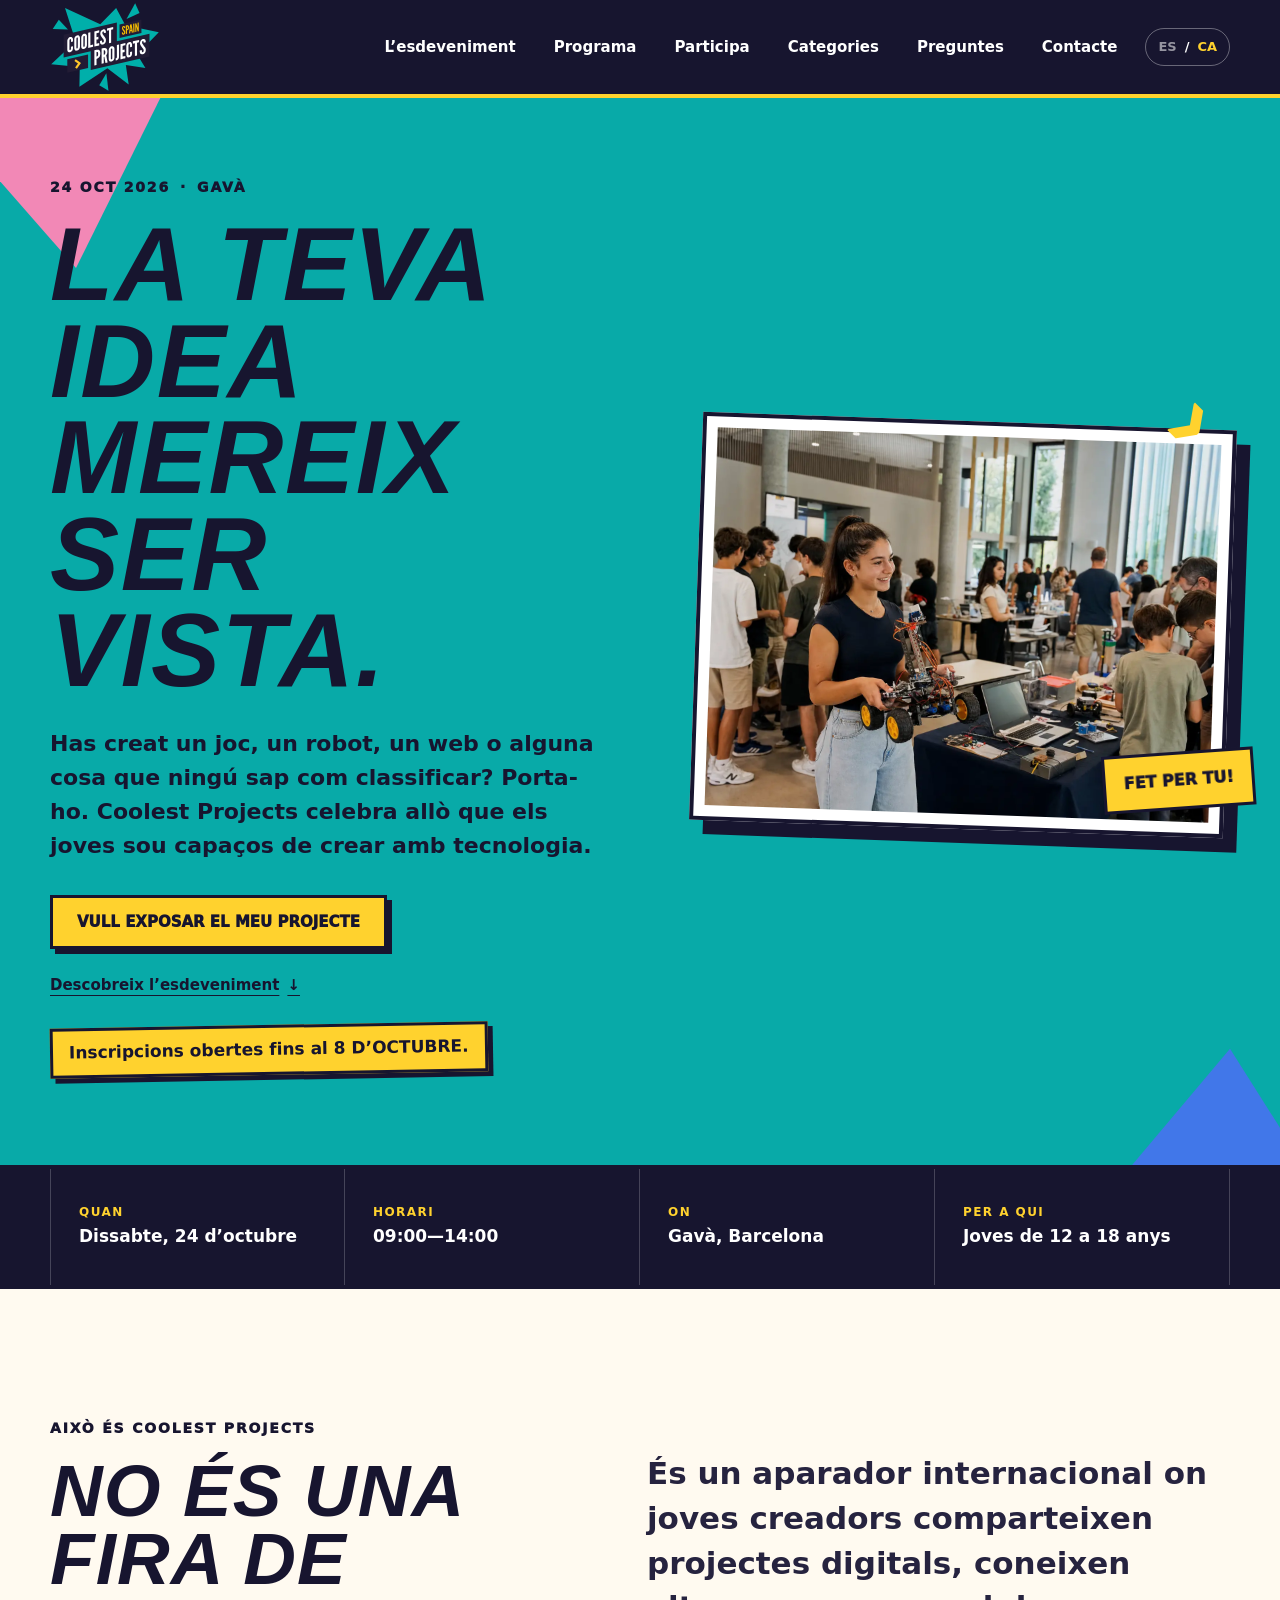
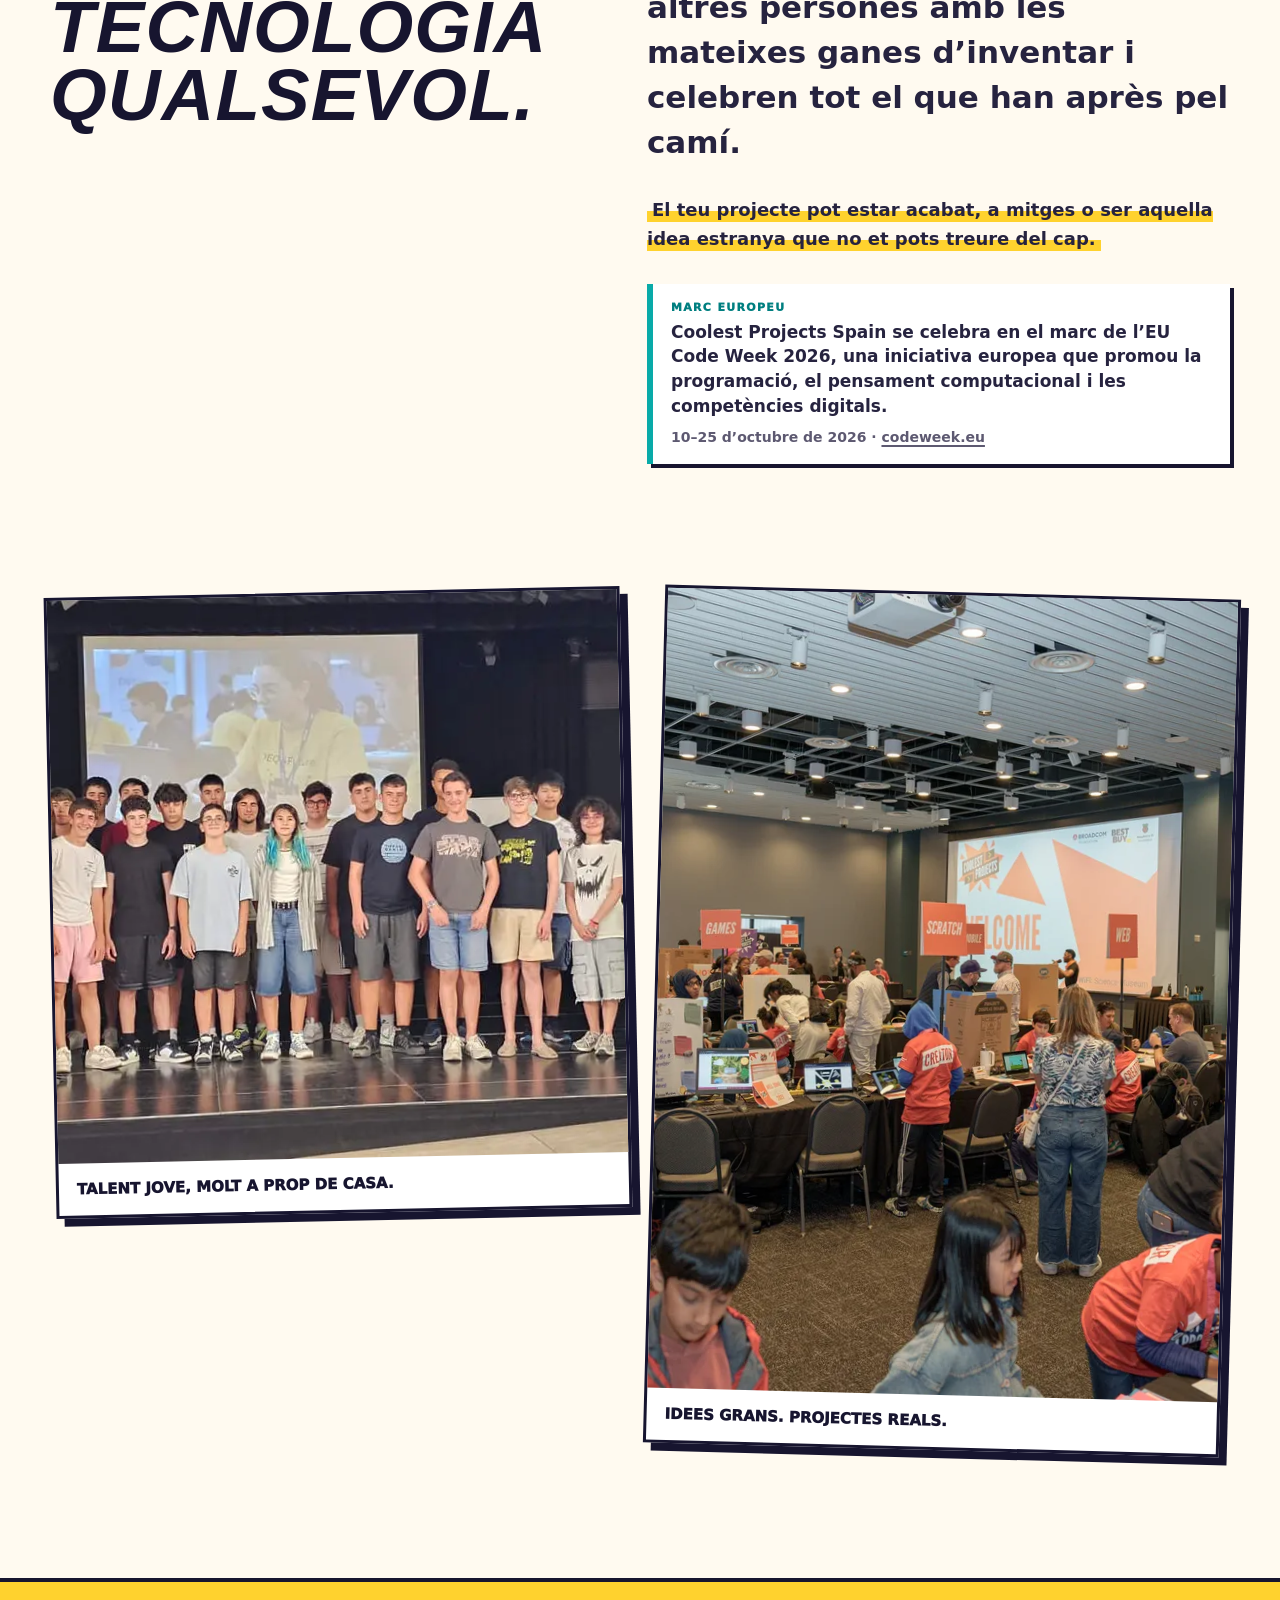
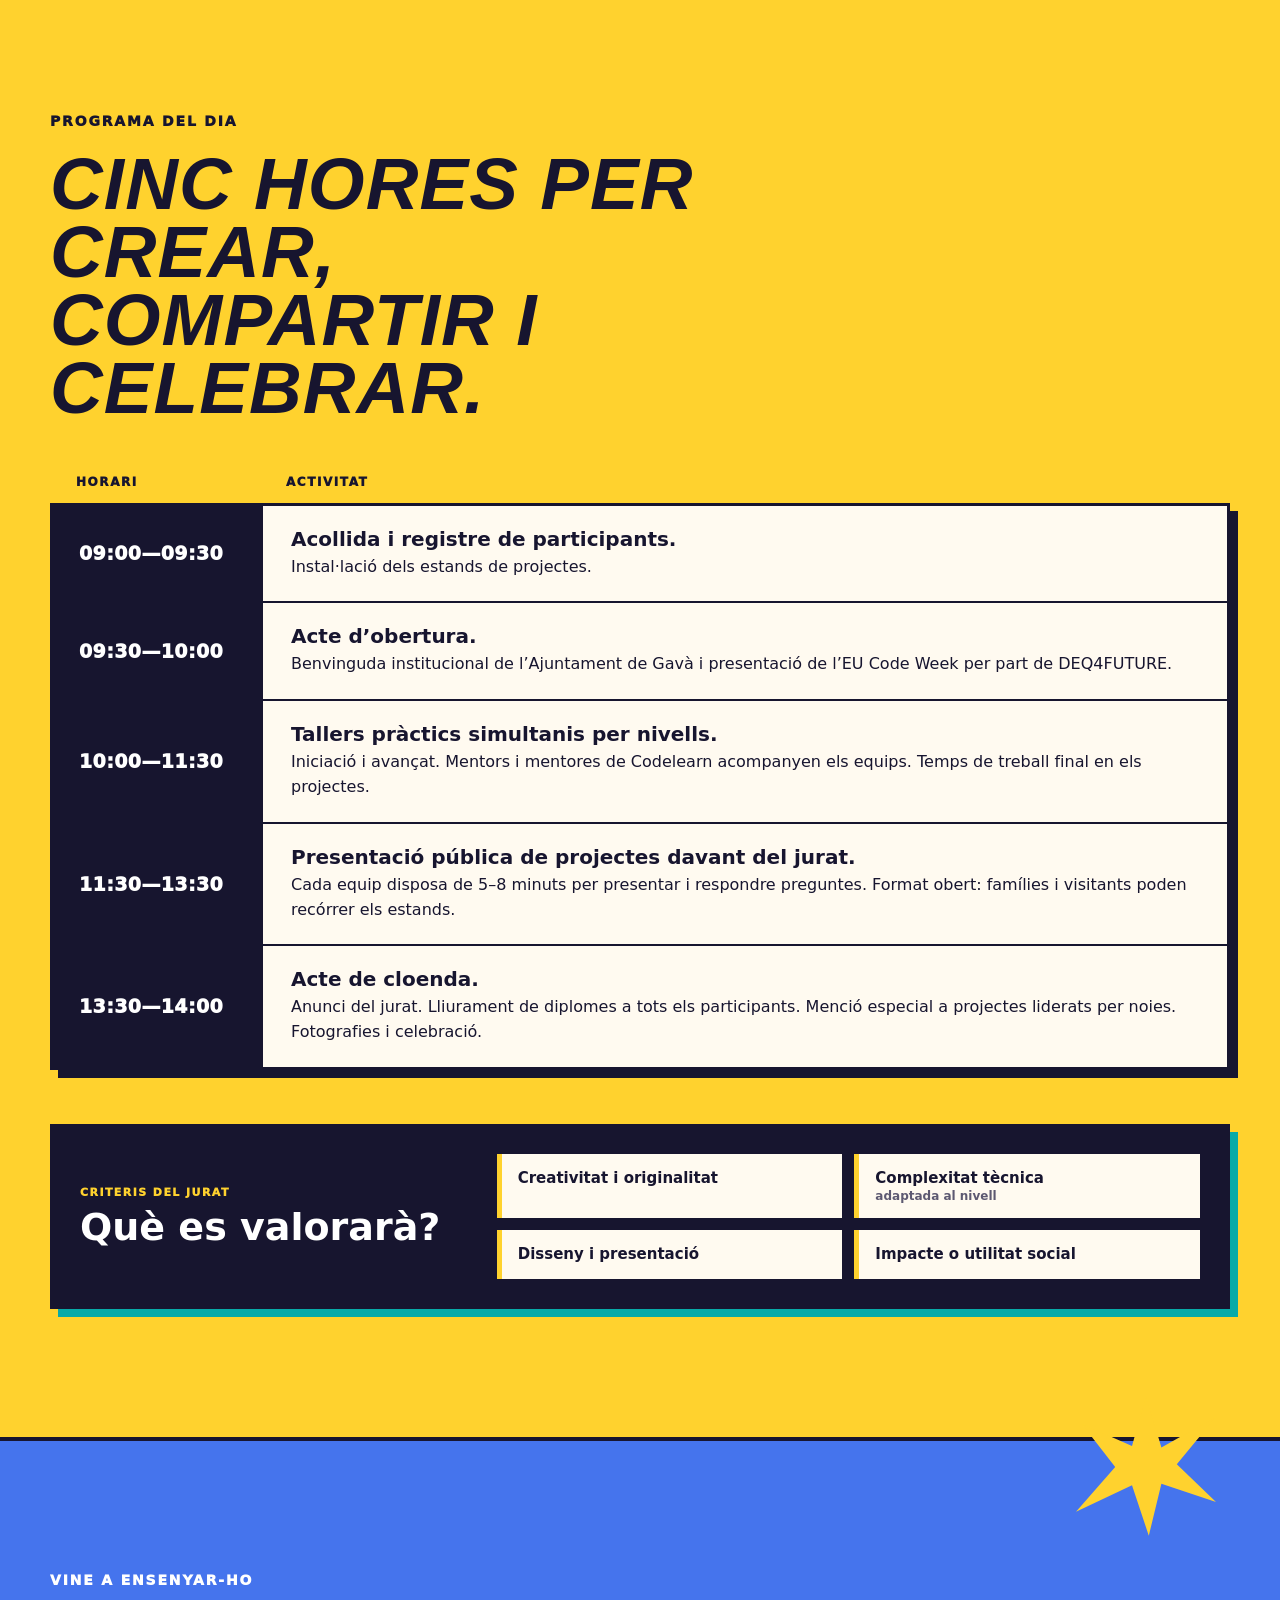
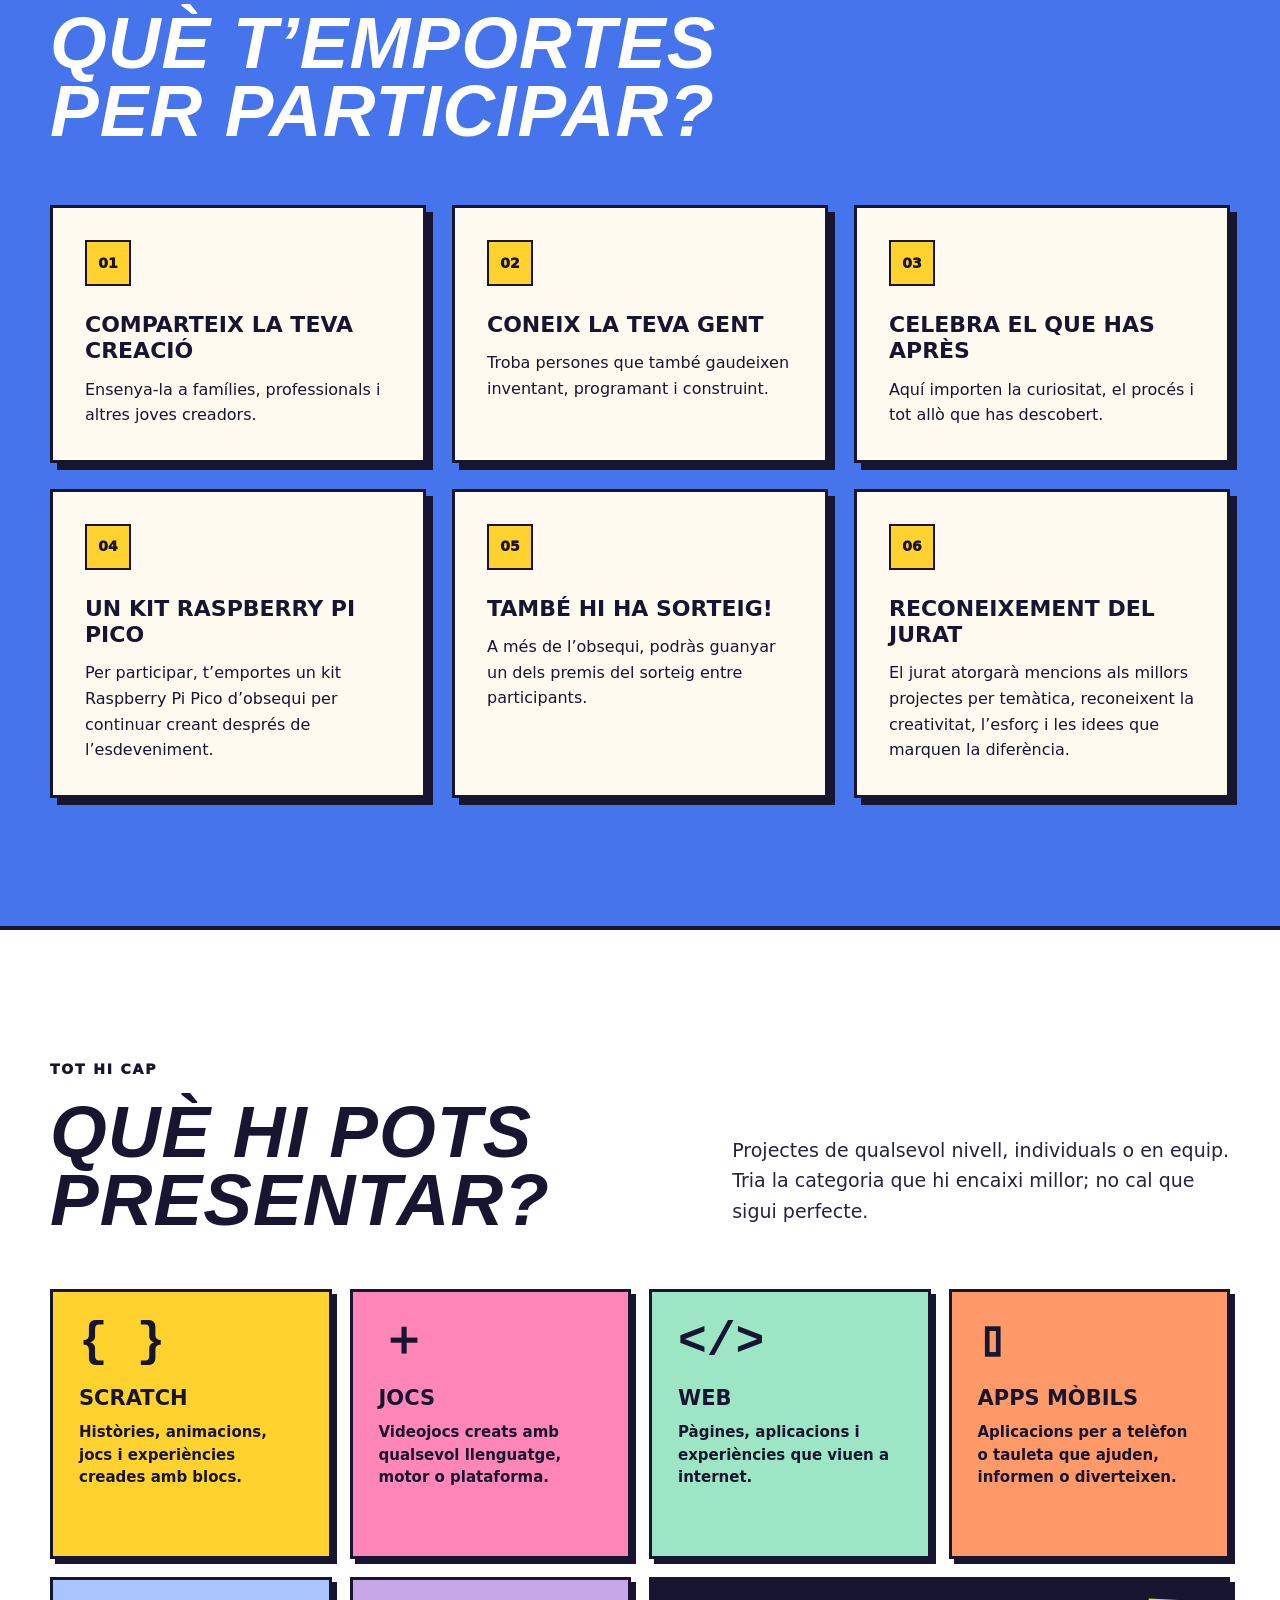
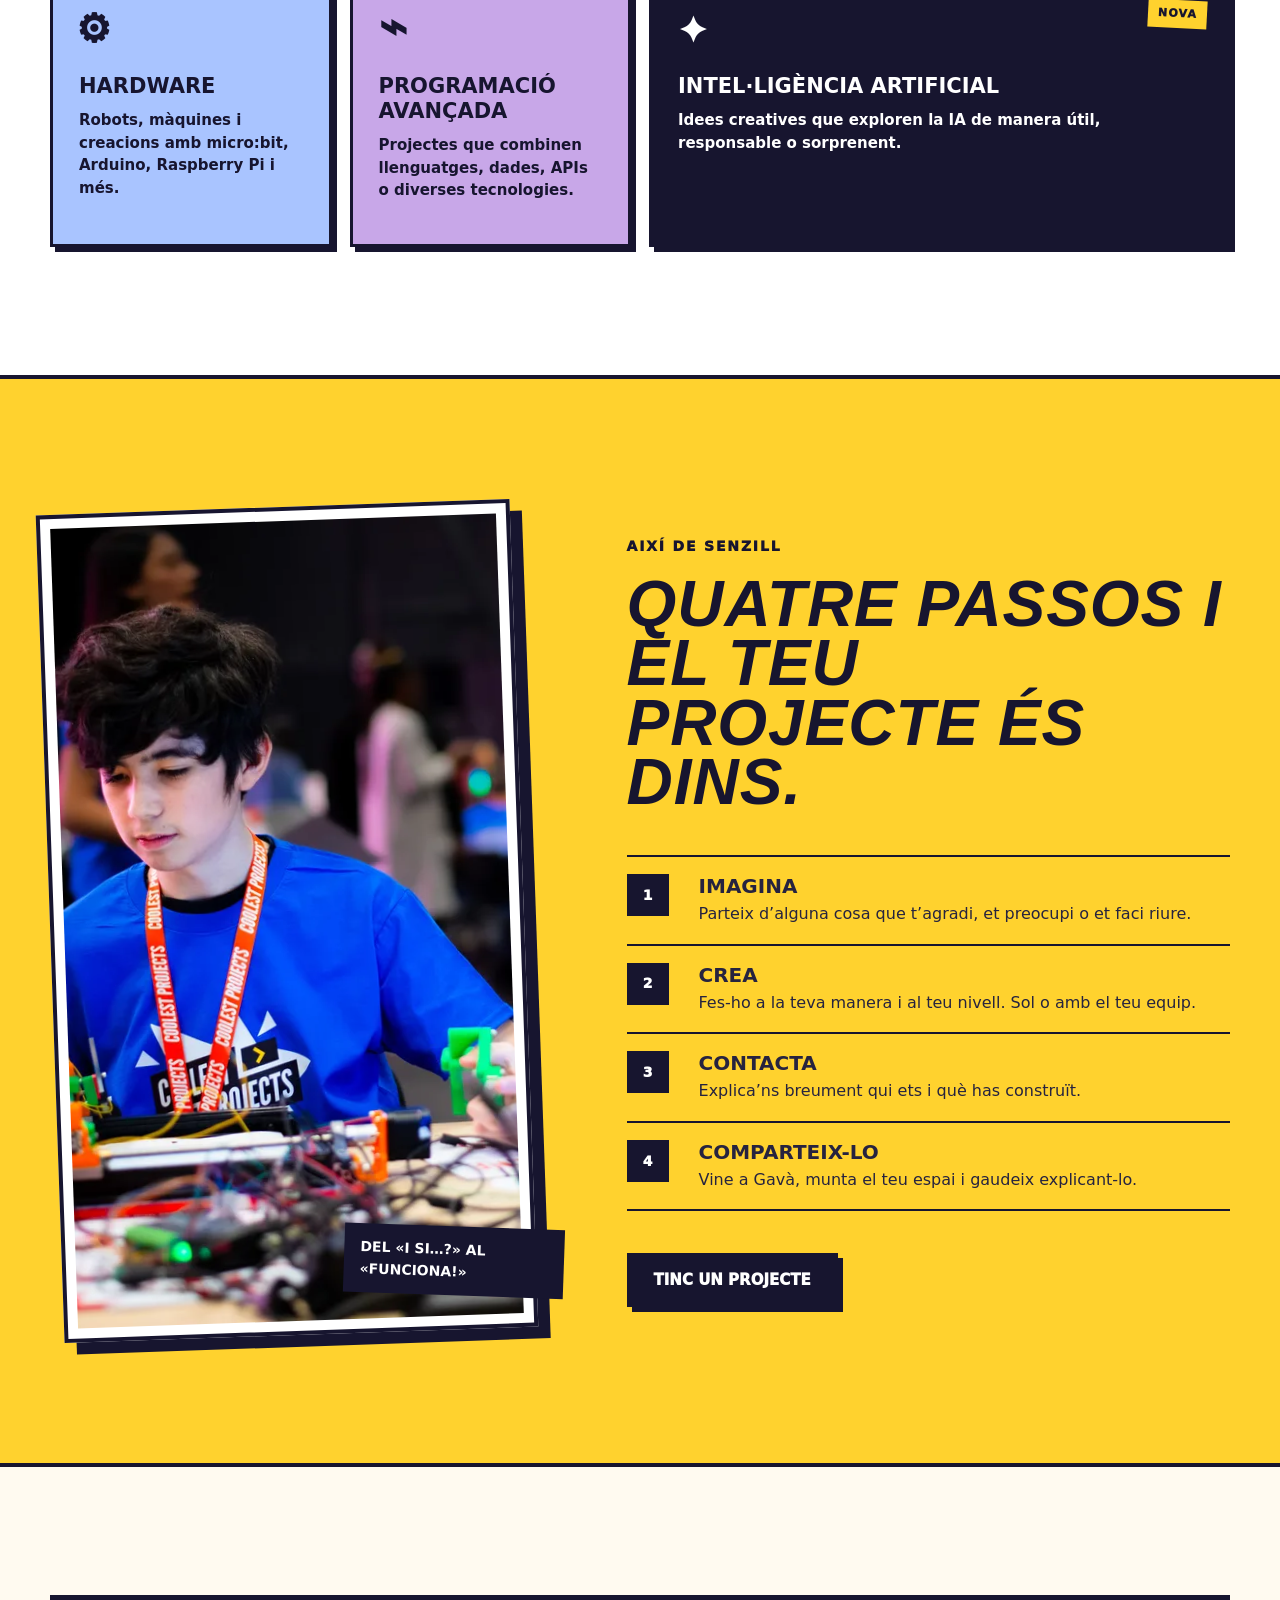
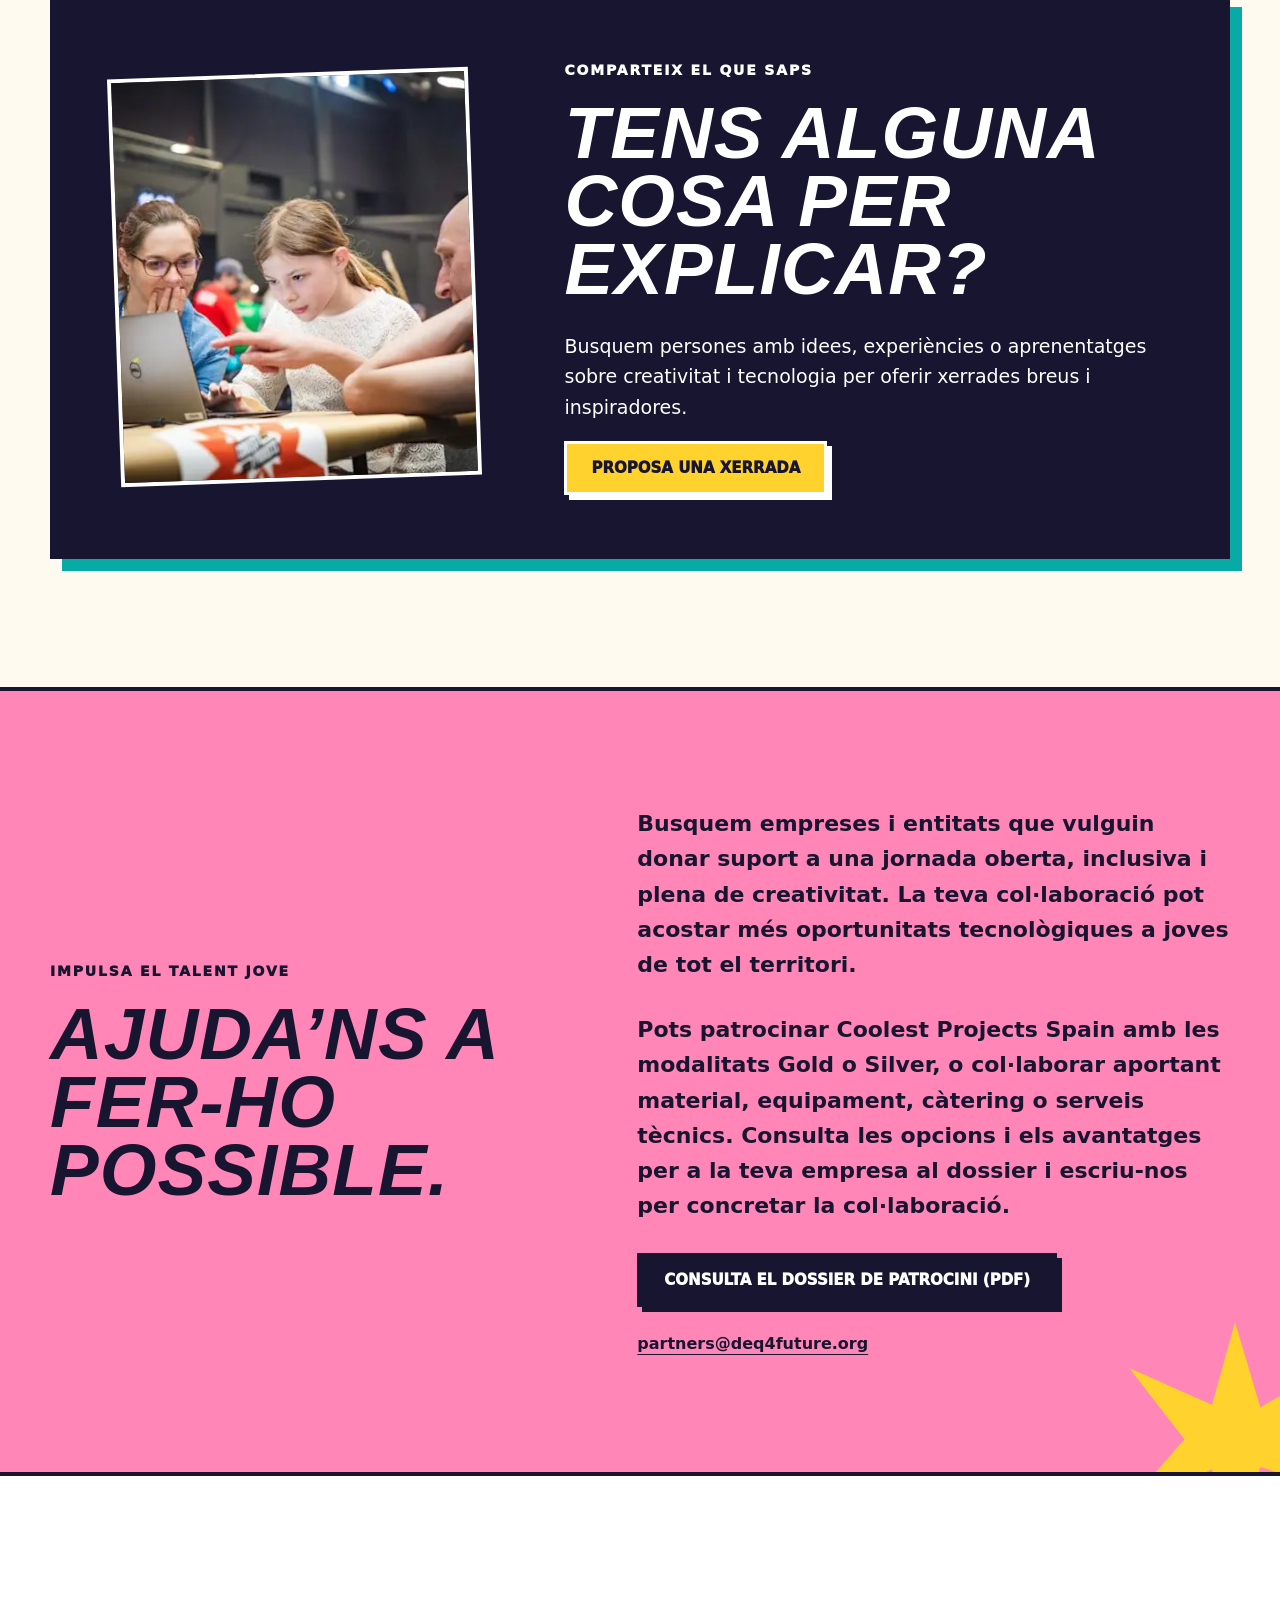
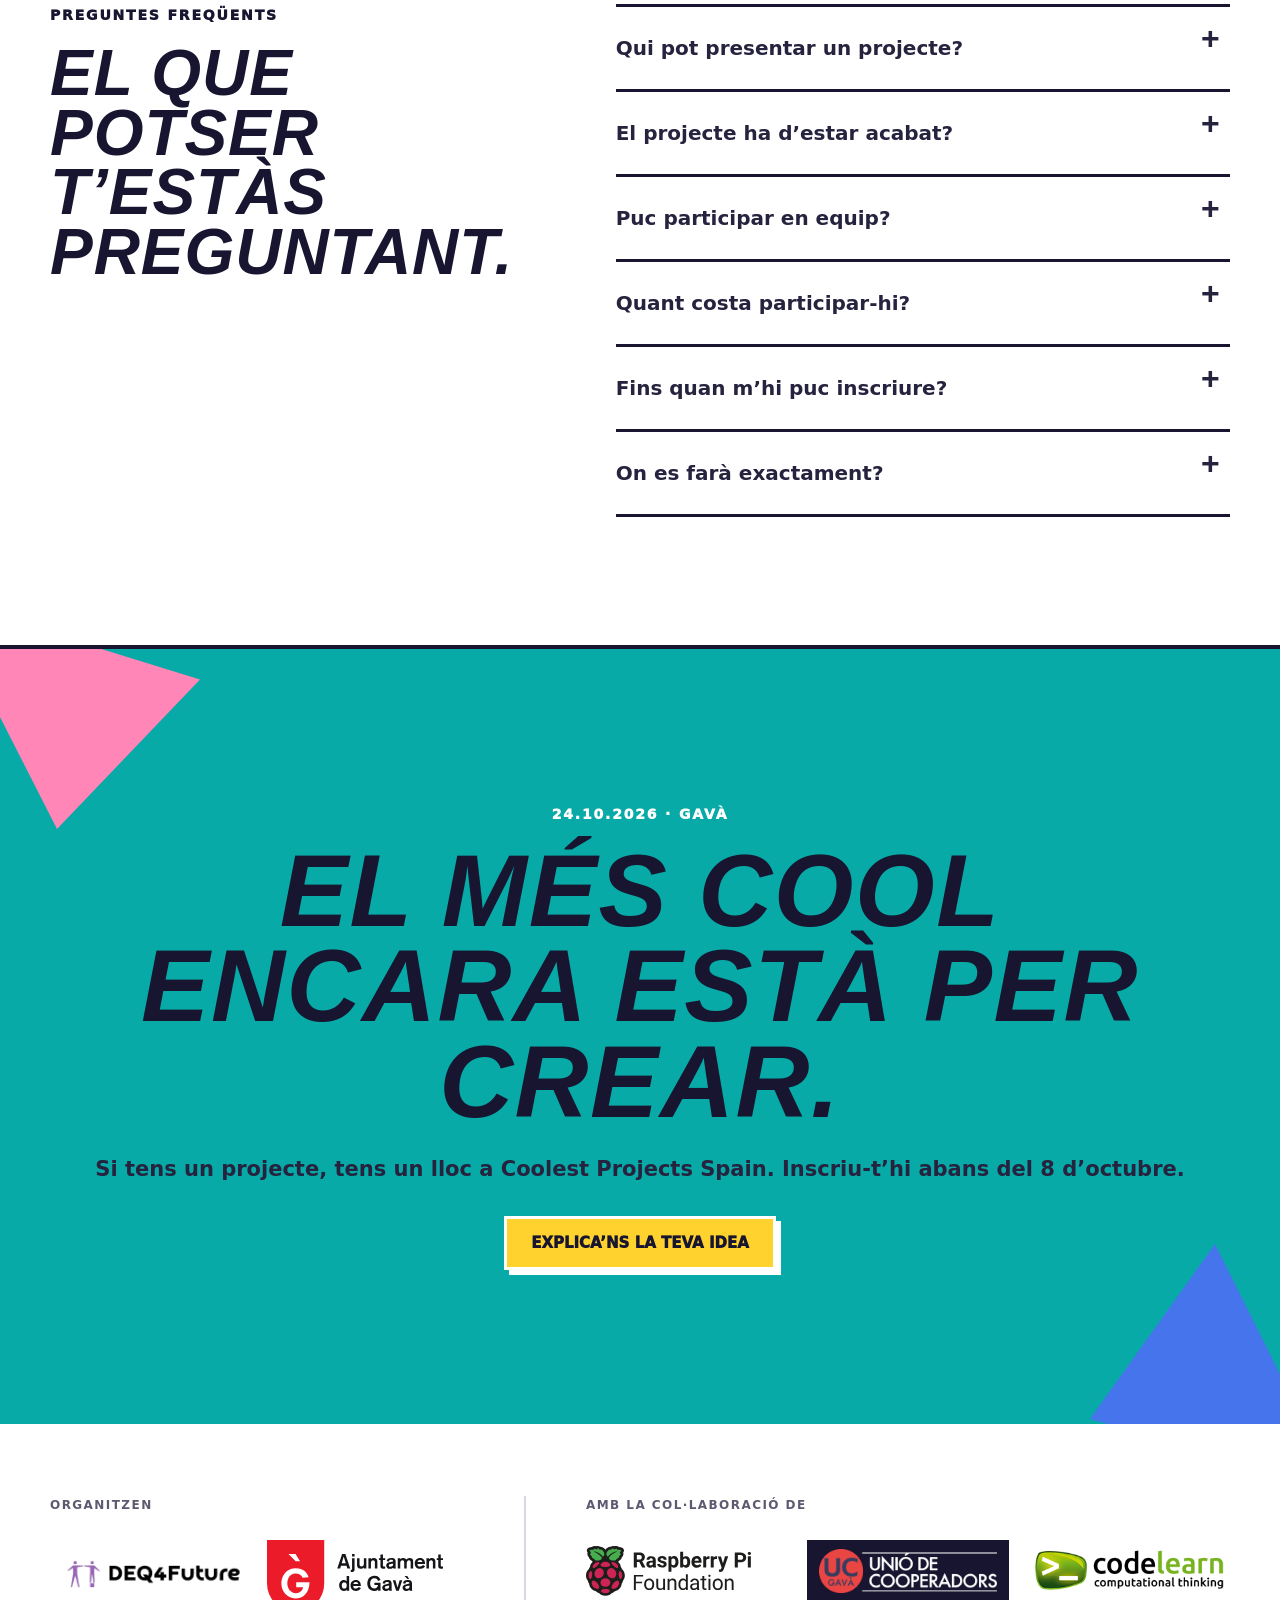
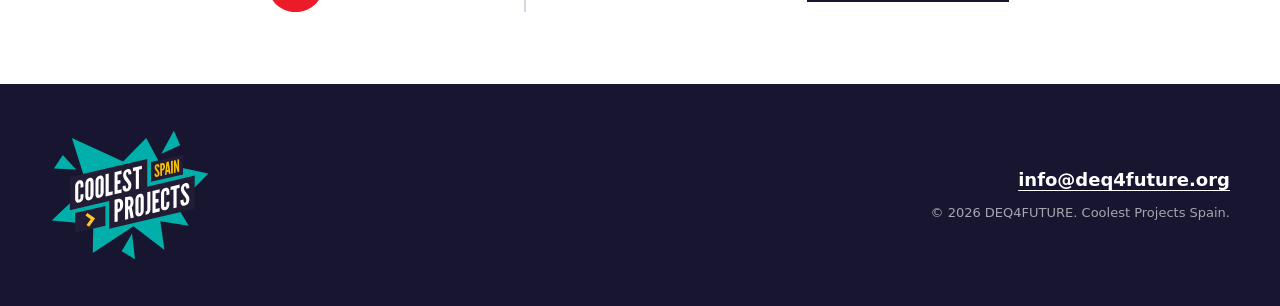
==== commit 0f4aabb0: "Add limit date" ====
--- a/ca/index.html
+++ b/ca/index.html
@@ -36,7 +36,7 @@
     <meta property="og:url" content="https://coolestprojectsspain.org/ca/">
     <title>Coolest Projects Spain 2026 · Gavà</title>
     <link rel="icon" href="../assets/favicon.svg?v=20260830-1" type="image/svg+xml">
-    <link rel="stylesheet" href="../styles.css?v=20260914-1">
+    <link rel="stylesheet" href="../styles.css?v=20261001-1">
     <script type="application/ld+json">
       {
         "@context": "https://schema.org",
@@ -114,6 +114,7 @@
                 <span aria-hidden="true">↓</span>
               </a>
             </div>
+            <p class="deadline-note" data-i18n="deadlineNote">Inscripcions obertes fins al <strong>8 d’octubre</strong>.</p>
           </div>
 
           <div class="hero-visual">
@@ -479,6 +480,10 @@
               <p data-i18n="faqFourAnswer">Res. Presentar un projecte i assistir a l’esdeveniment és gratuït.</p>
             </details>
             <details>
+              <summary data-i18n="faqDeadlineQuestion">Fins quan m’hi puc inscriure?</summary>
+              <p data-i18n="faqDeadlineAnswer">Fins al 8 d’octubre de 2026. A partir d’aquesta data tanquem les inscripcions per preparar els espais de cada projecte.</p>
+            </details>
+            <details>
               <summary data-i18n="faqFiveQuestion">On es farà exactament?</summary>
               <p data-i18n="faqFiveAnswer">A Gavà, Barcelona. Publicarem l’espai concret i la informació d’accés ben aviat.</p>
             </details>
@@ -490,7 +495,7 @@
         <div class="shell final-cta-inner">
           <p class="section-kicker section-kicker-light" data-i18n="finalKicker">24.10.2026 · Gavà</p>
           <h2 data-i18n="finalTitle">El més cool<br>encara està per crear.</h2>
-          <p data-i18n="finalText">Si tens un projecte, tens un lloc a Coolest Projects Spain.</p>
+          <p data-i18n="finalText">Si tens un projecte, tens un lloc a Coolest Projects Spain. Inscriu-t’hi abans del 8 d’octubre.</p>
           <a class="button button-yellow" href="https://forms.gle/8PHqevWgiVuy11DM9" data-i18n="finalCta">Explica’ns la teva idea</a>
         </div>
       </section>
--- a/styles.css
+++ b/styles.css
@@ -243,6 +243,25 @@
   gap: 24px;
 }
 
+.deadline-note {
+  display: inline-block;
+  margin: 28px 0 0;
+  padding: 10px 16px;
+  color: var(--ink);
+  background: var(--yellow);
+  border: 3px solid var(--ink);
+  box-shadow: 5px 5px 0 var(--ink);
+  font-size: 17px;
+  font-weight: 750;
+  line-height: 1.4;
+  transform: rotate(-1deg);
+}
+
+.deadline-note strong {
+  font-weight: 900;
+  text-transform: uppercase;
+}
+
 .button {
   display: inline-flex;
   min-height: 54px;
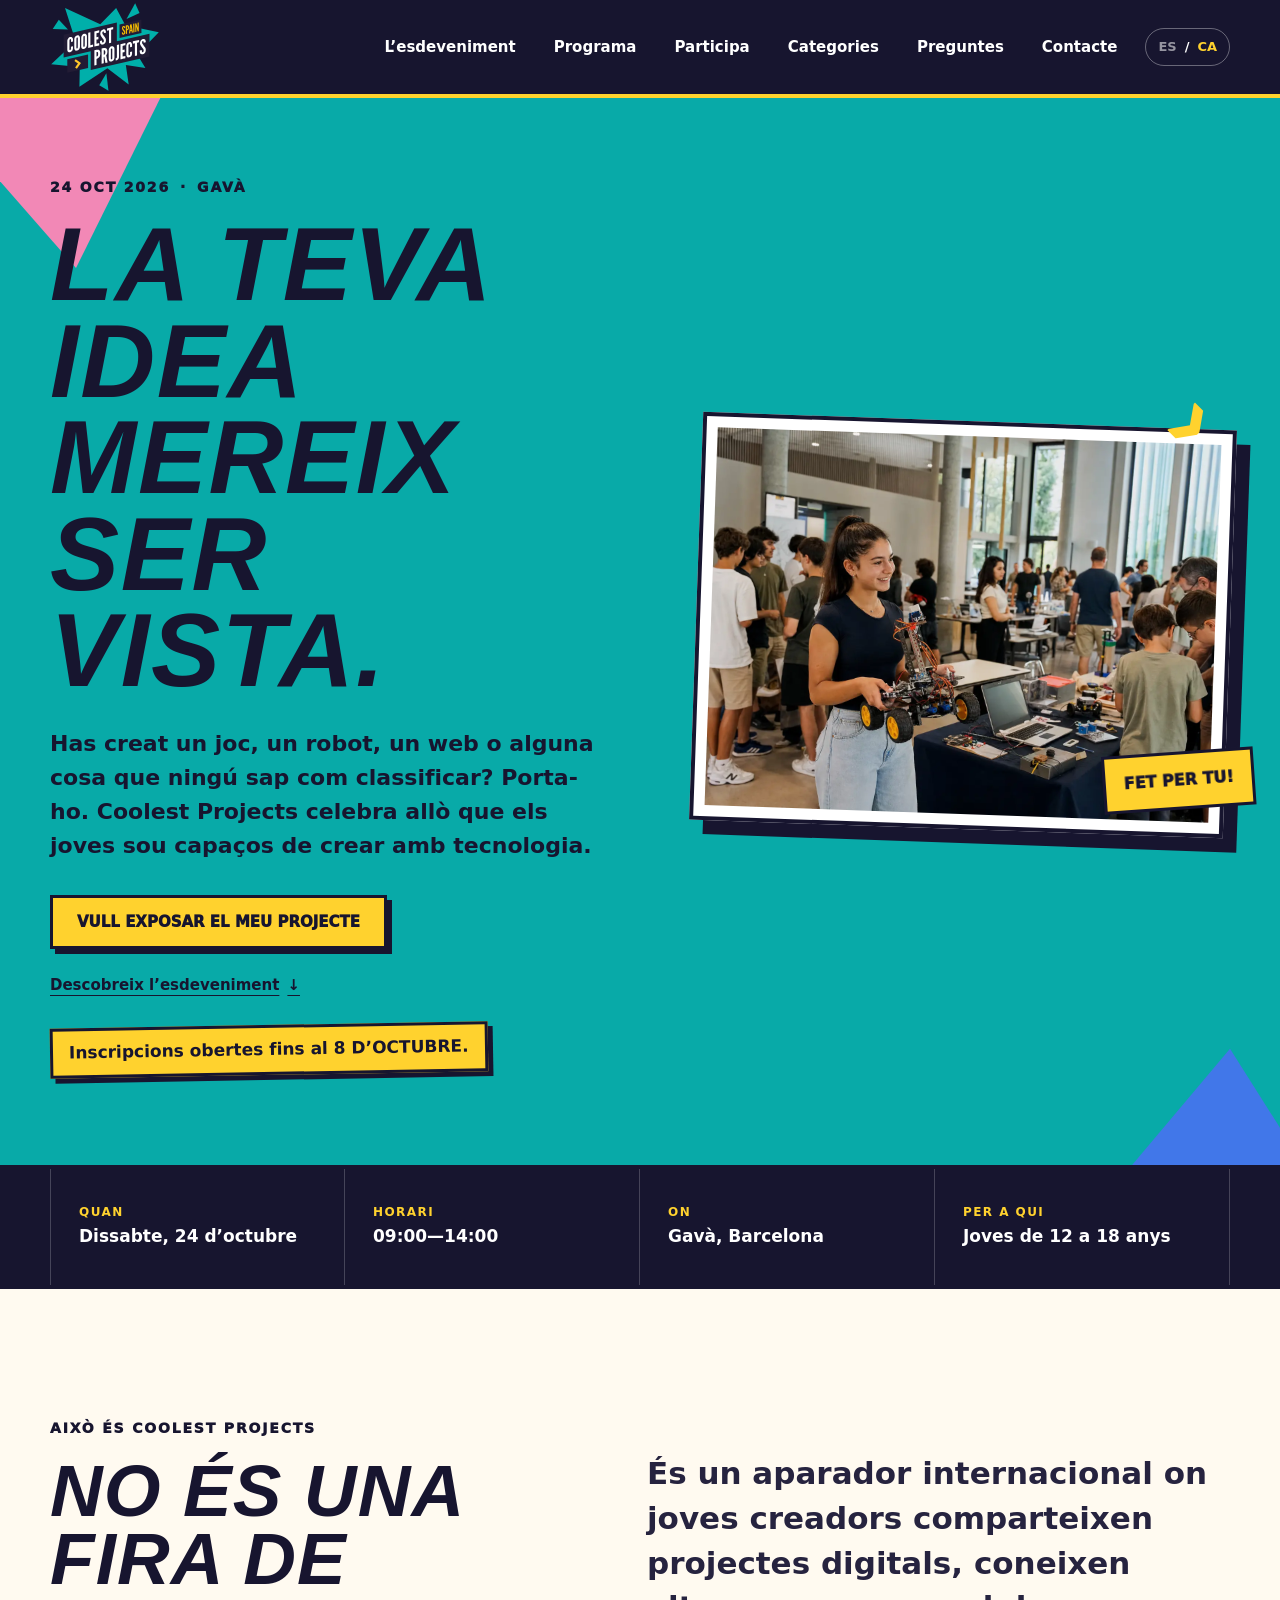
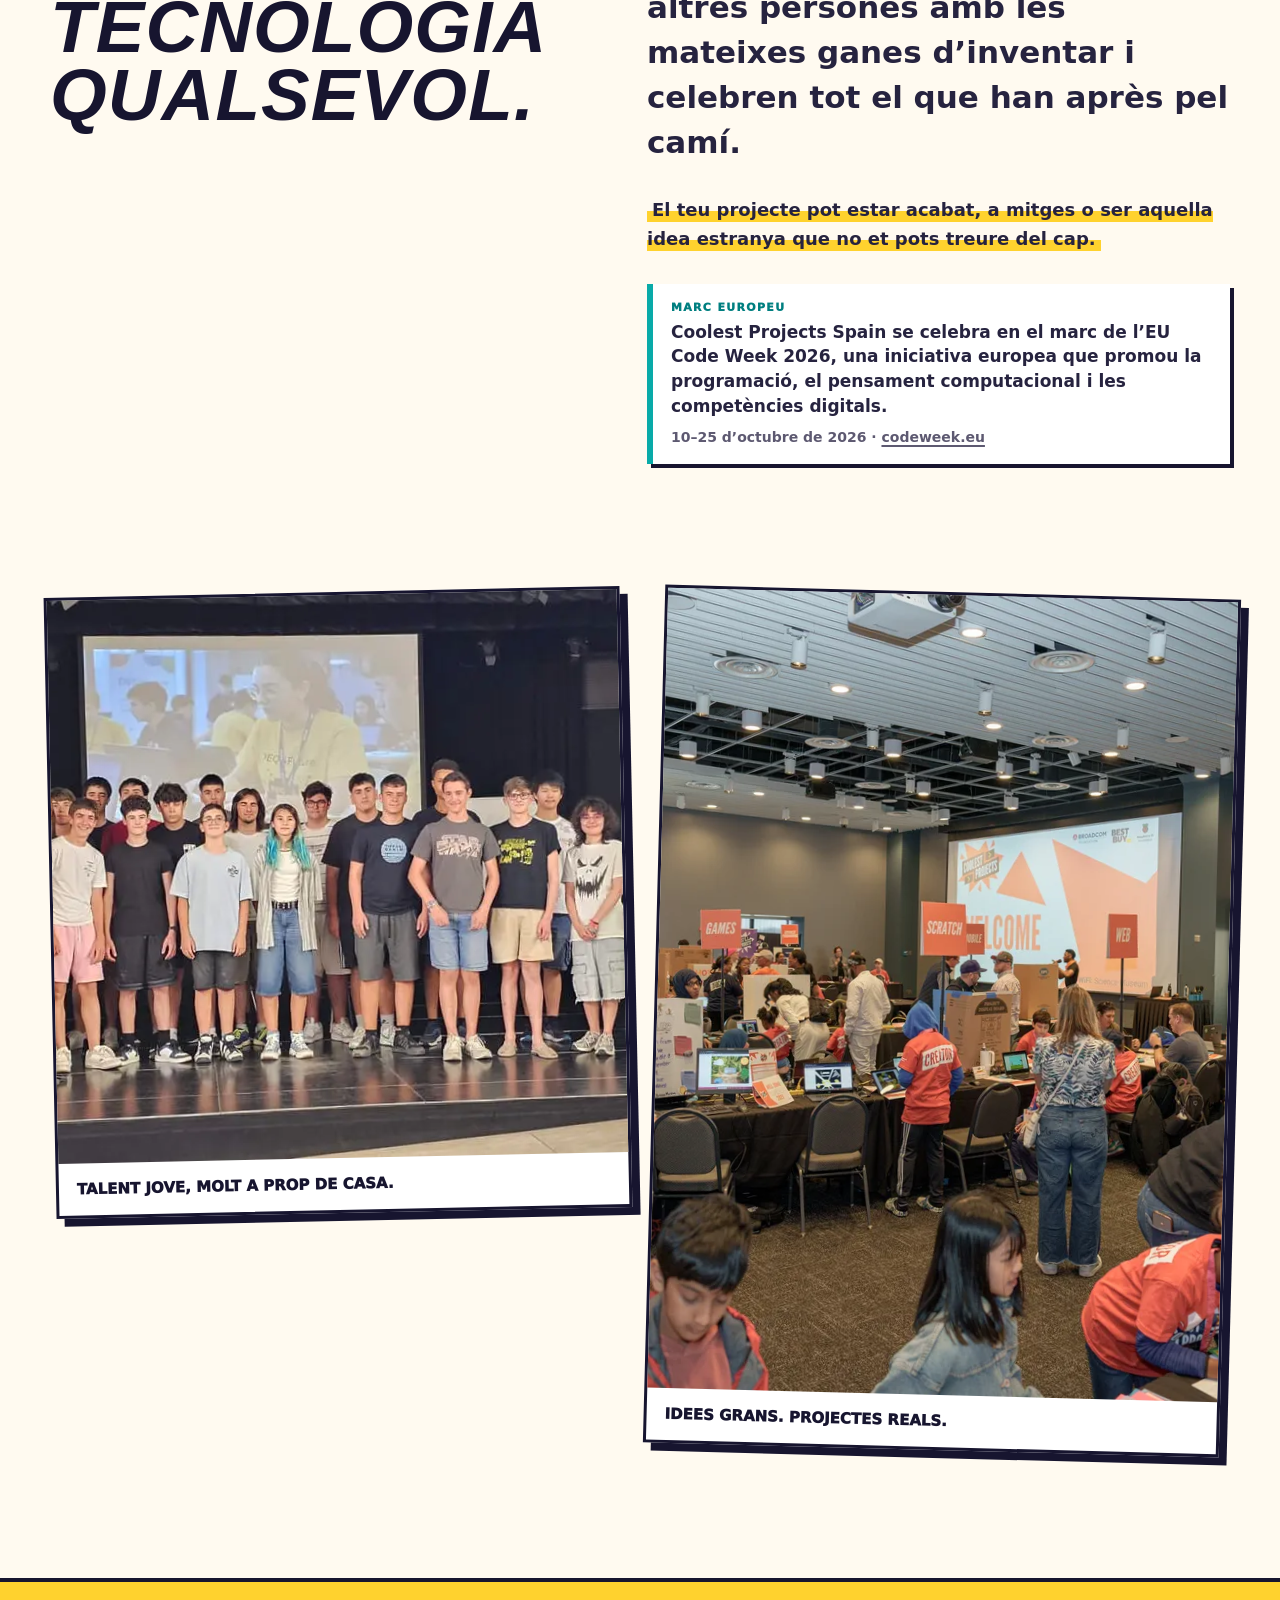
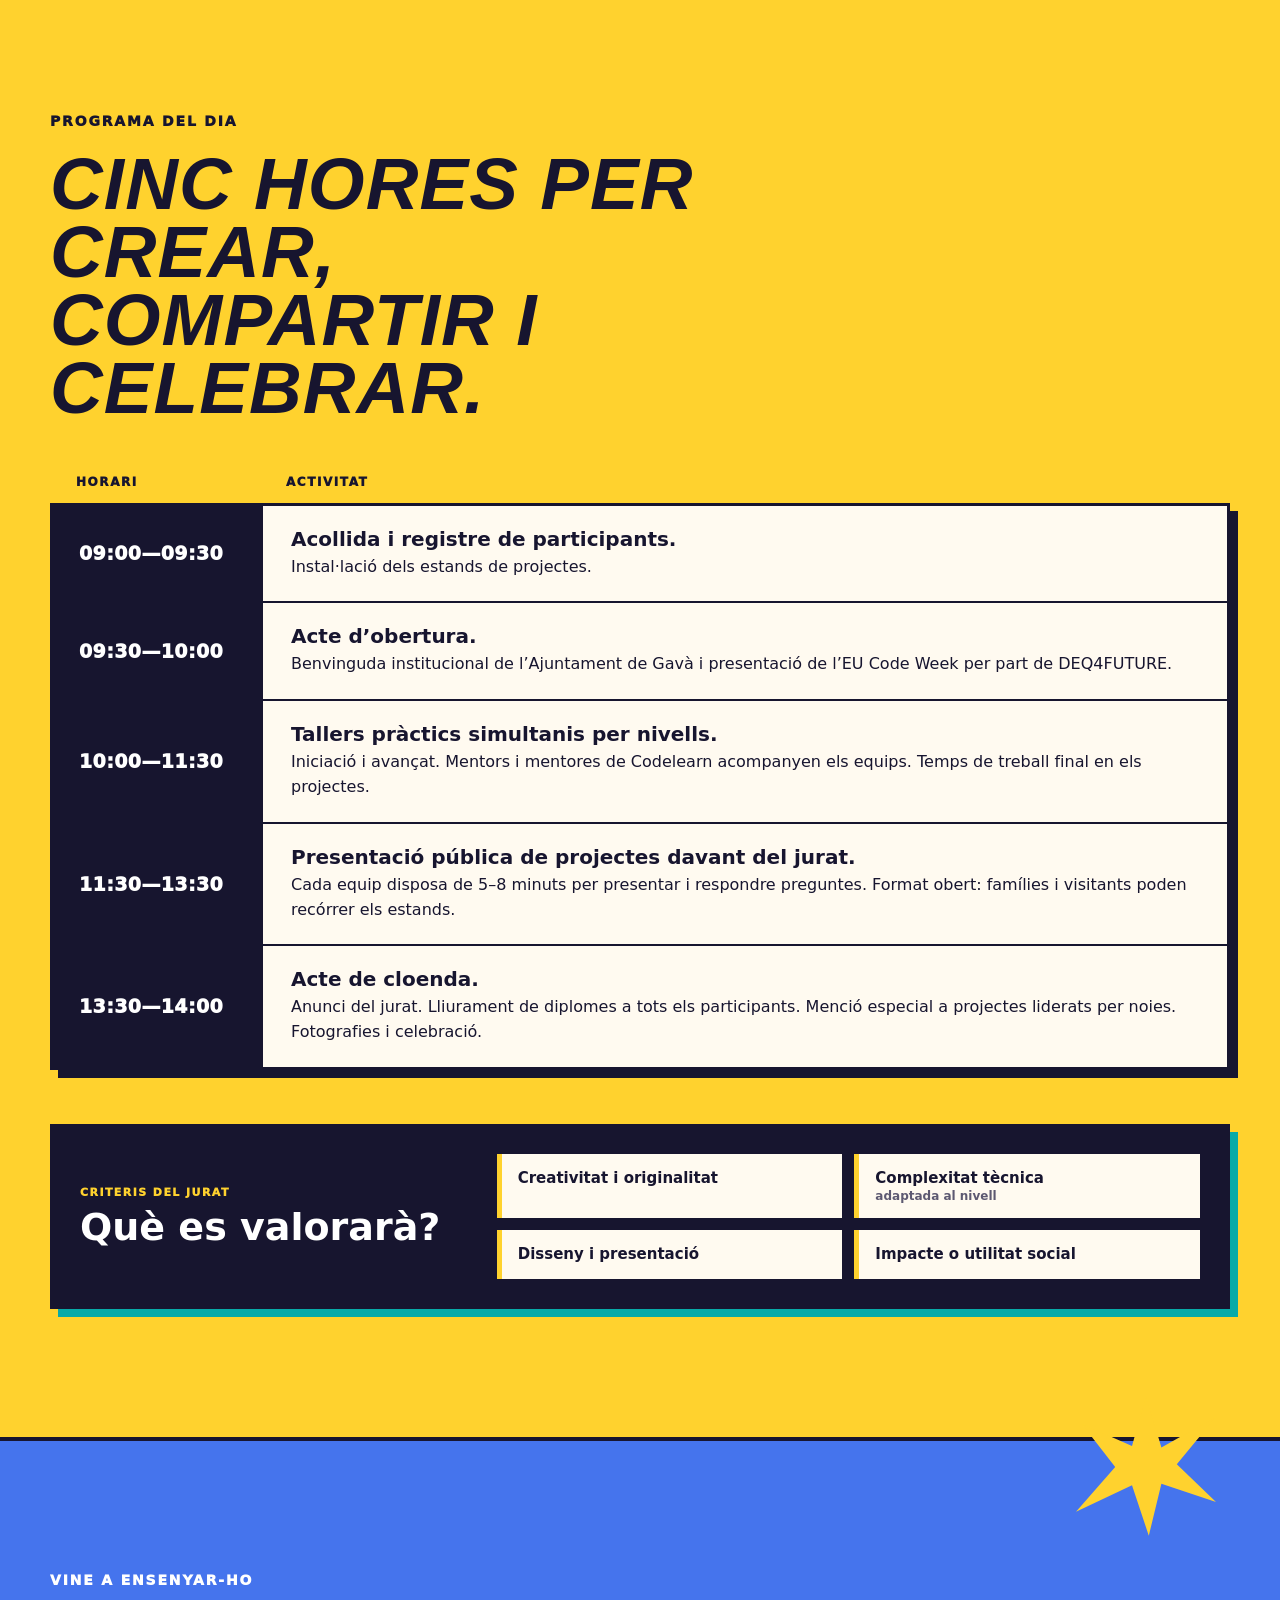
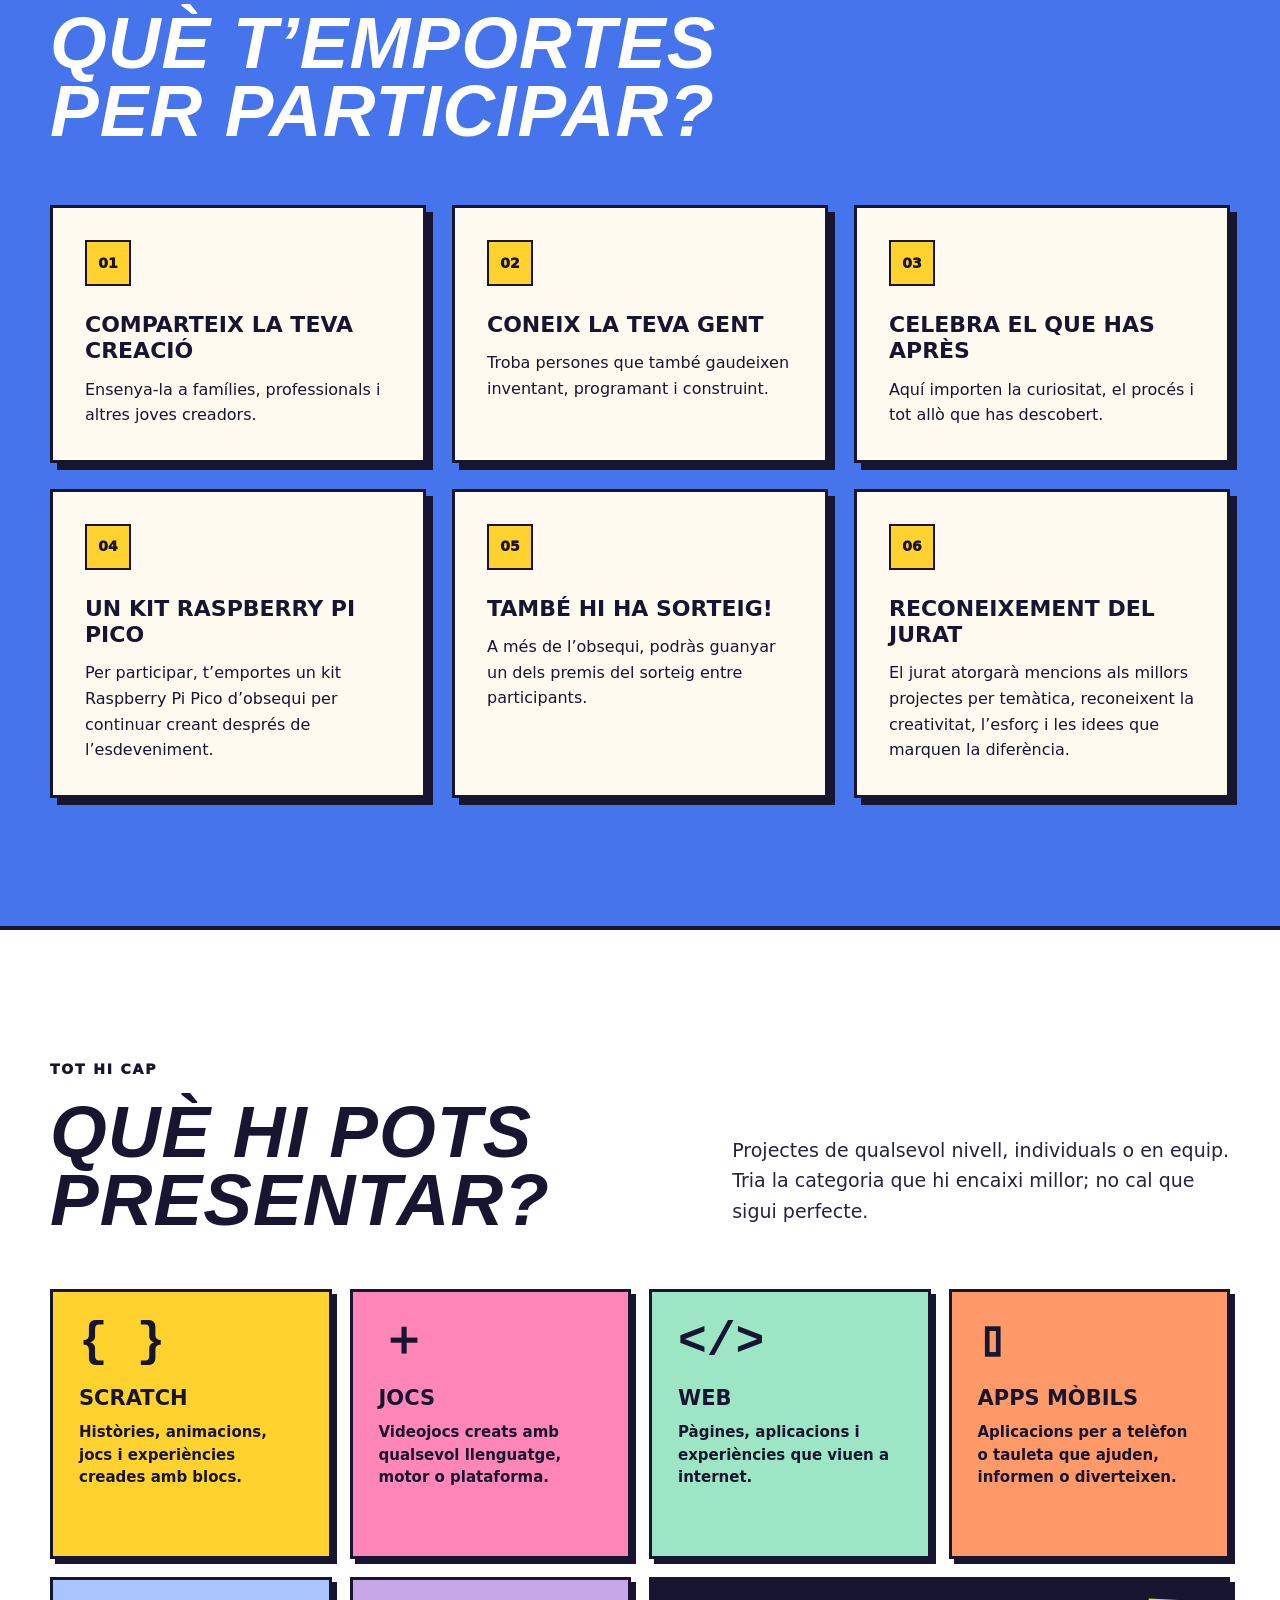
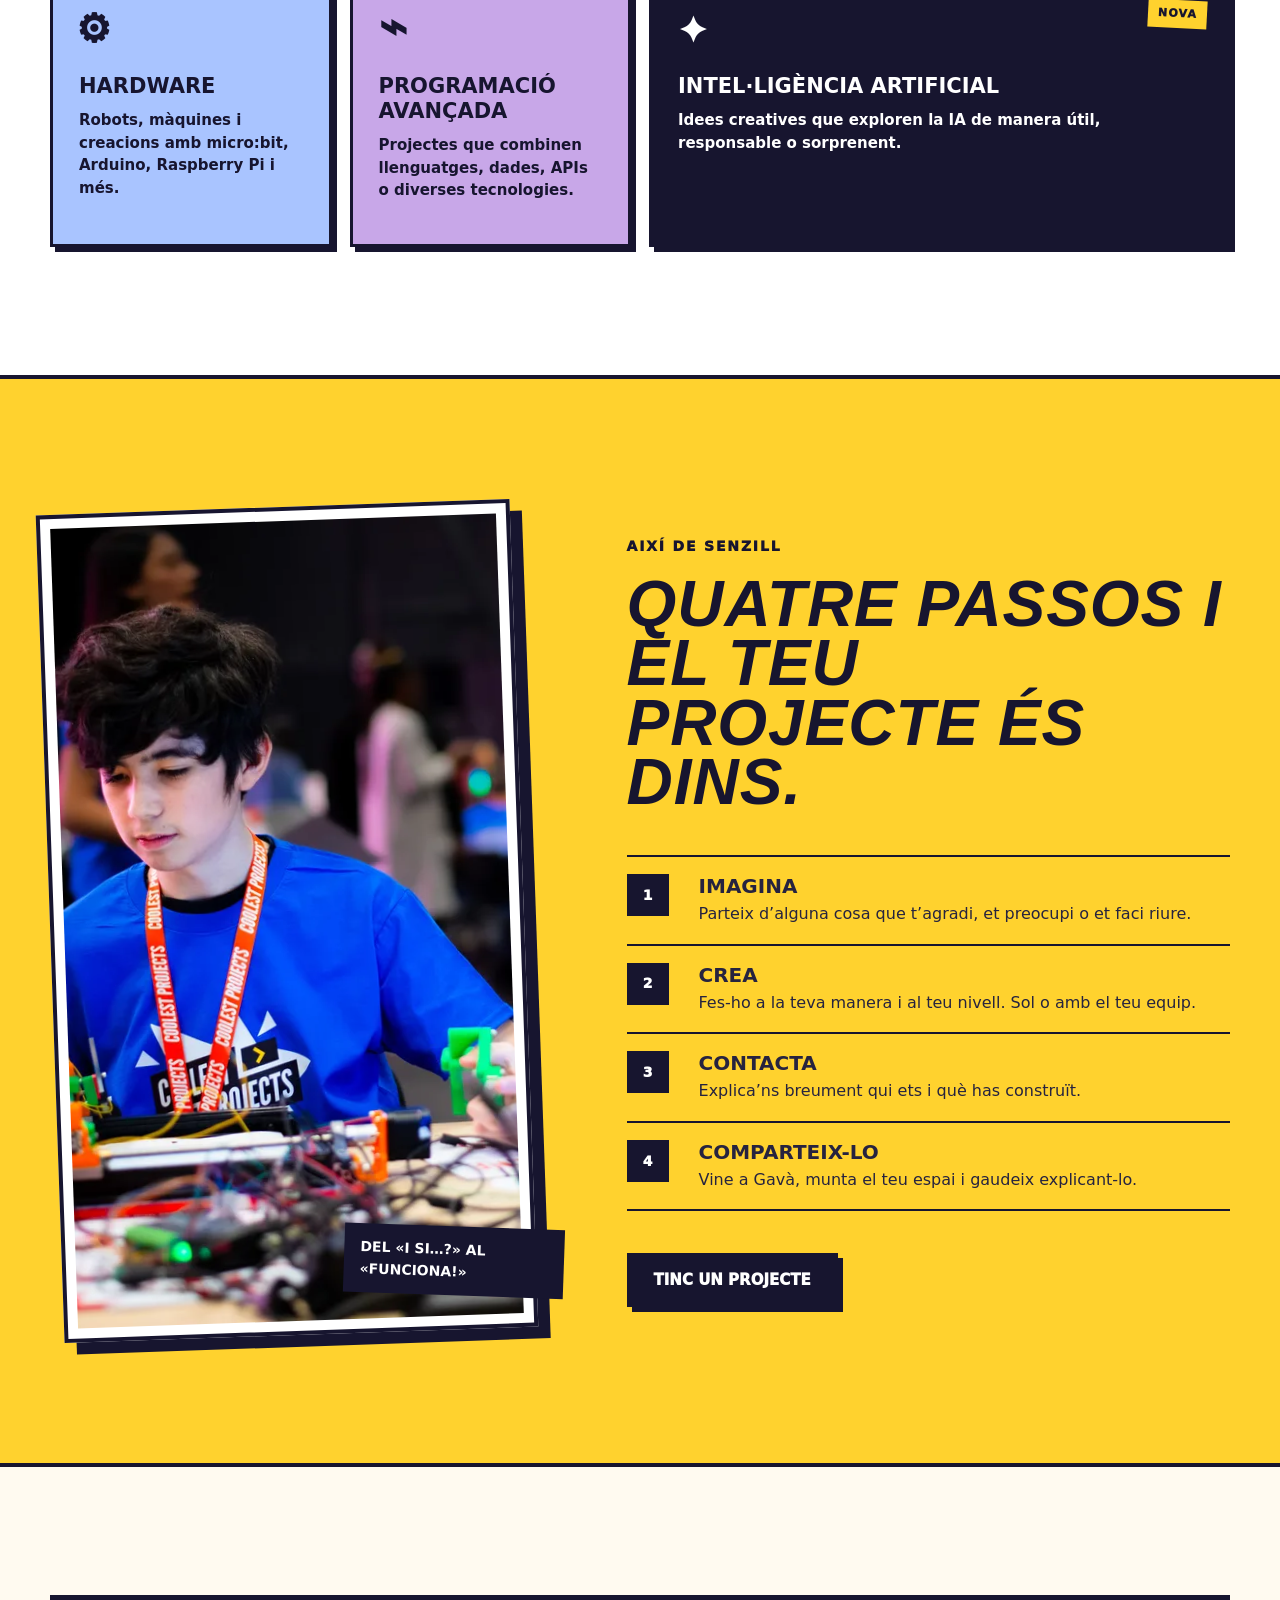
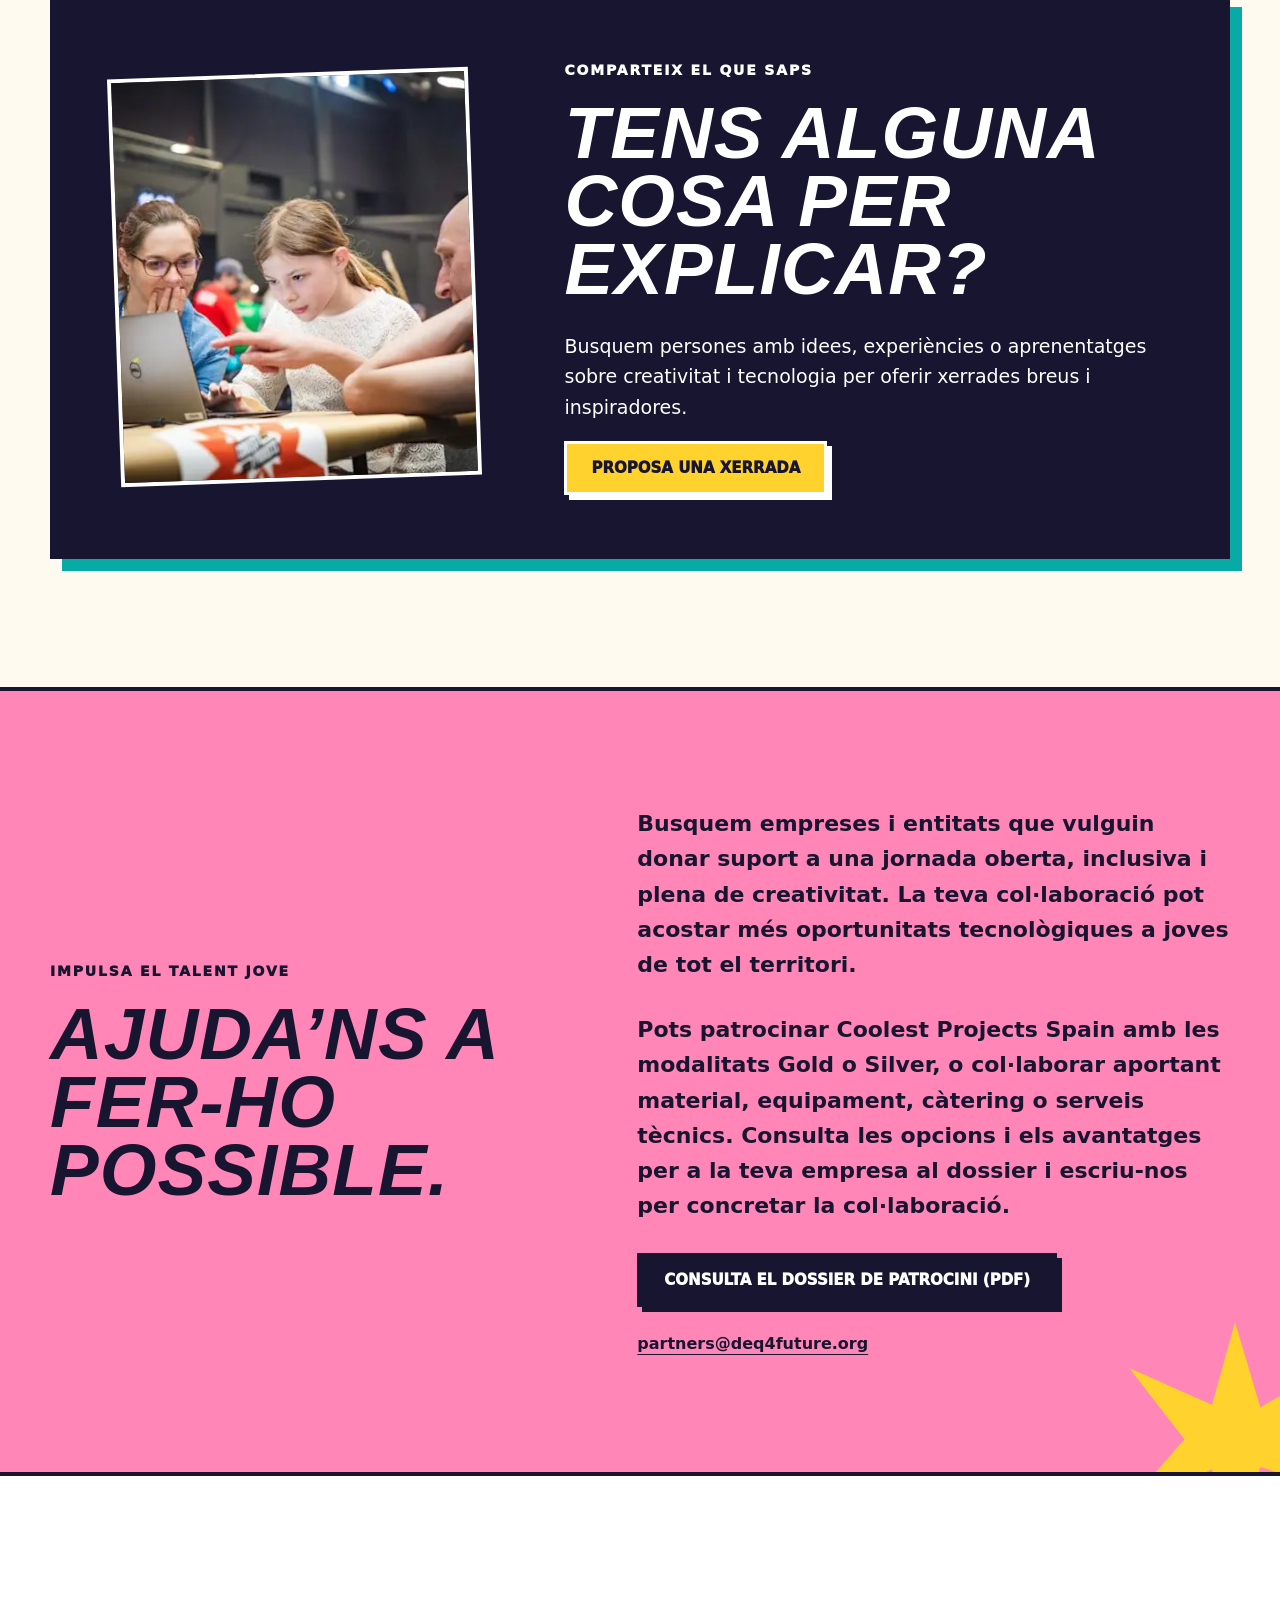
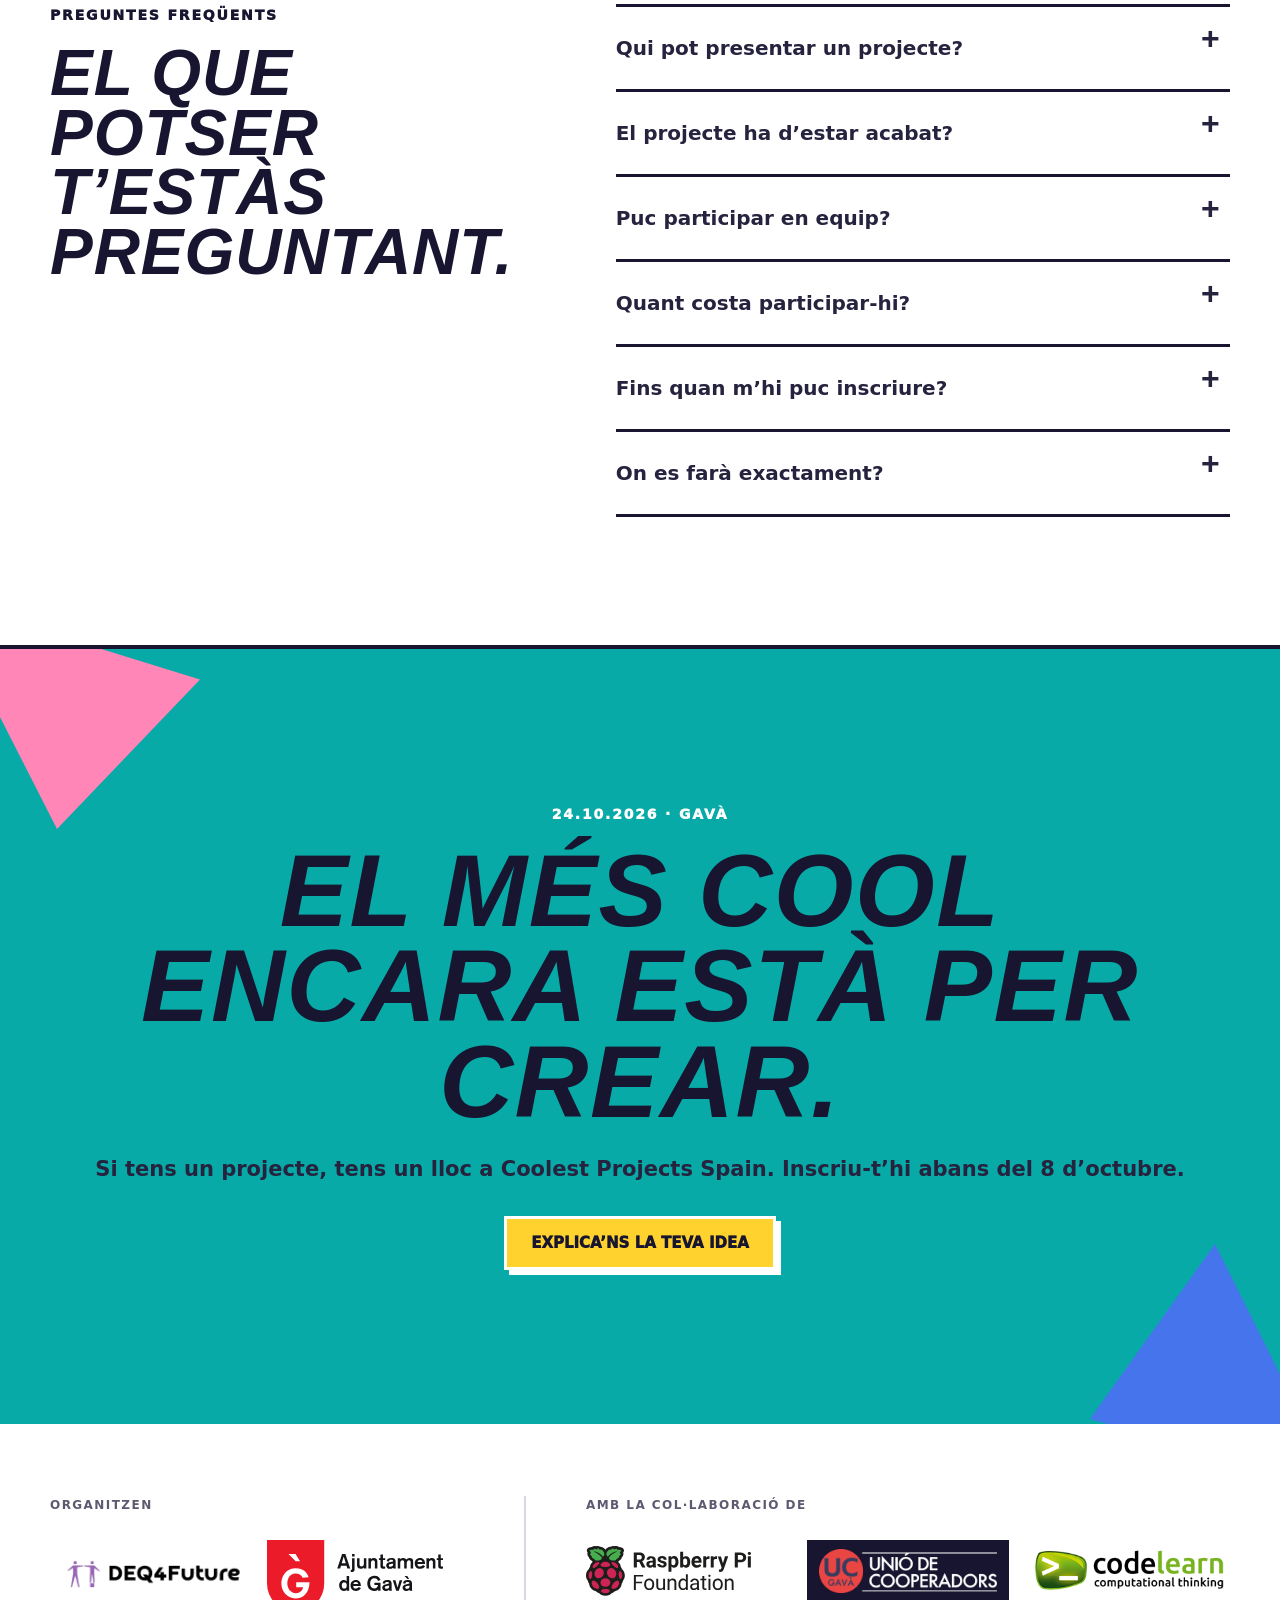
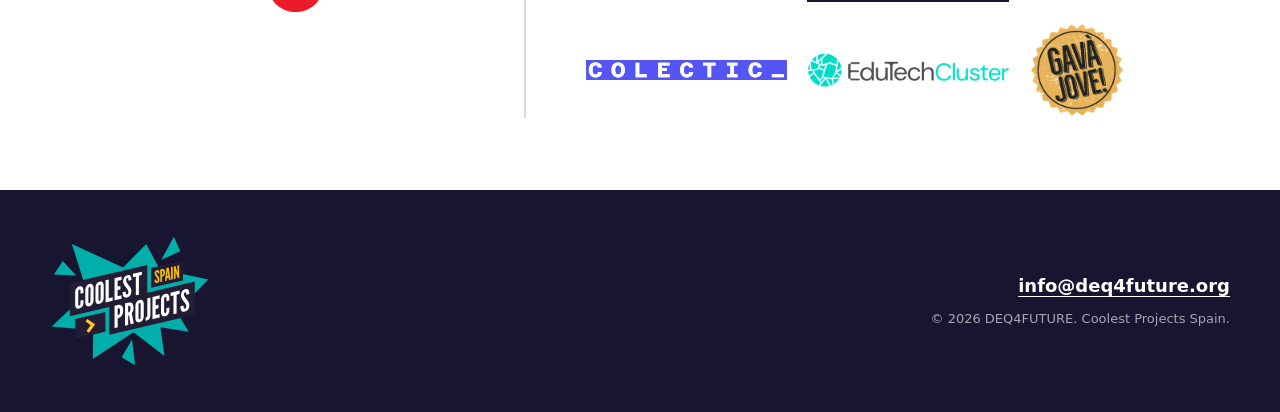
==== commit 8b1d324b: "Add new collaborators" ====
--- a/ca/index.html
+++ b/ca/index.html
@@ -36,7 +36,7 @@
     <meta property="og:url" content="https://coolestprojectsspain.org/ca/">
     <title>Coolest Projects Spain 2026 · Gavà</title>
     <link rel="icon" href="../assets/favicon.svg?v=20260830-1" type="image/svg+xml">
-    <link rel="stylesheet" href="../styles.css?v=20261001-1">
+    <link rel="stylesheet" href="../styles.css?v=20261001-2">
     <script type="application/ld+json">
       {
         "@context": "https://schema.org",
@@ -555,6 +555,30 @@
                     height="77"
                   >
                 </a>
+                <a href="https://colectic.coop/" target="_blank">
+                  <img
+                    src="../assets/logos/colectic.svg?v=20261001-1"
+                    alt="Colectic"
+                    width="1242"
+                    height="129"
+                  >
+                </a>
+                <a href="https://edutechcluster.org/" target="_blank">
+                  <img
+                    src="../assets/logos/edutech-cluster.png?v=20261001-1"
+                    alt="EduTech Cluster"
+                    width="600"
+                    height="102"
+                  >
+                </a>
+                <a class="partner-logo-badge" href="https://gavajove.cat/" target="_blank">
+                  <img
+                    src="../assets/logos/gava-jove.png?v=20261001-1"
+                    alt="Gavà Jove"
+                    width="240"
+                    height="240"
+                  >
+                </a>
               </div>
             </div>
           </div>
--- a/styles.css
+++ b/styles.css
@@ -1192,6 +1192,10 @@
   max-height: none;
 }
 
+.partner-collaborators .partner-logo-badge img {
+  max-height: 96px;
+}
+
 .site-footer {
   padding-block: 45px;
   color: var(--white);
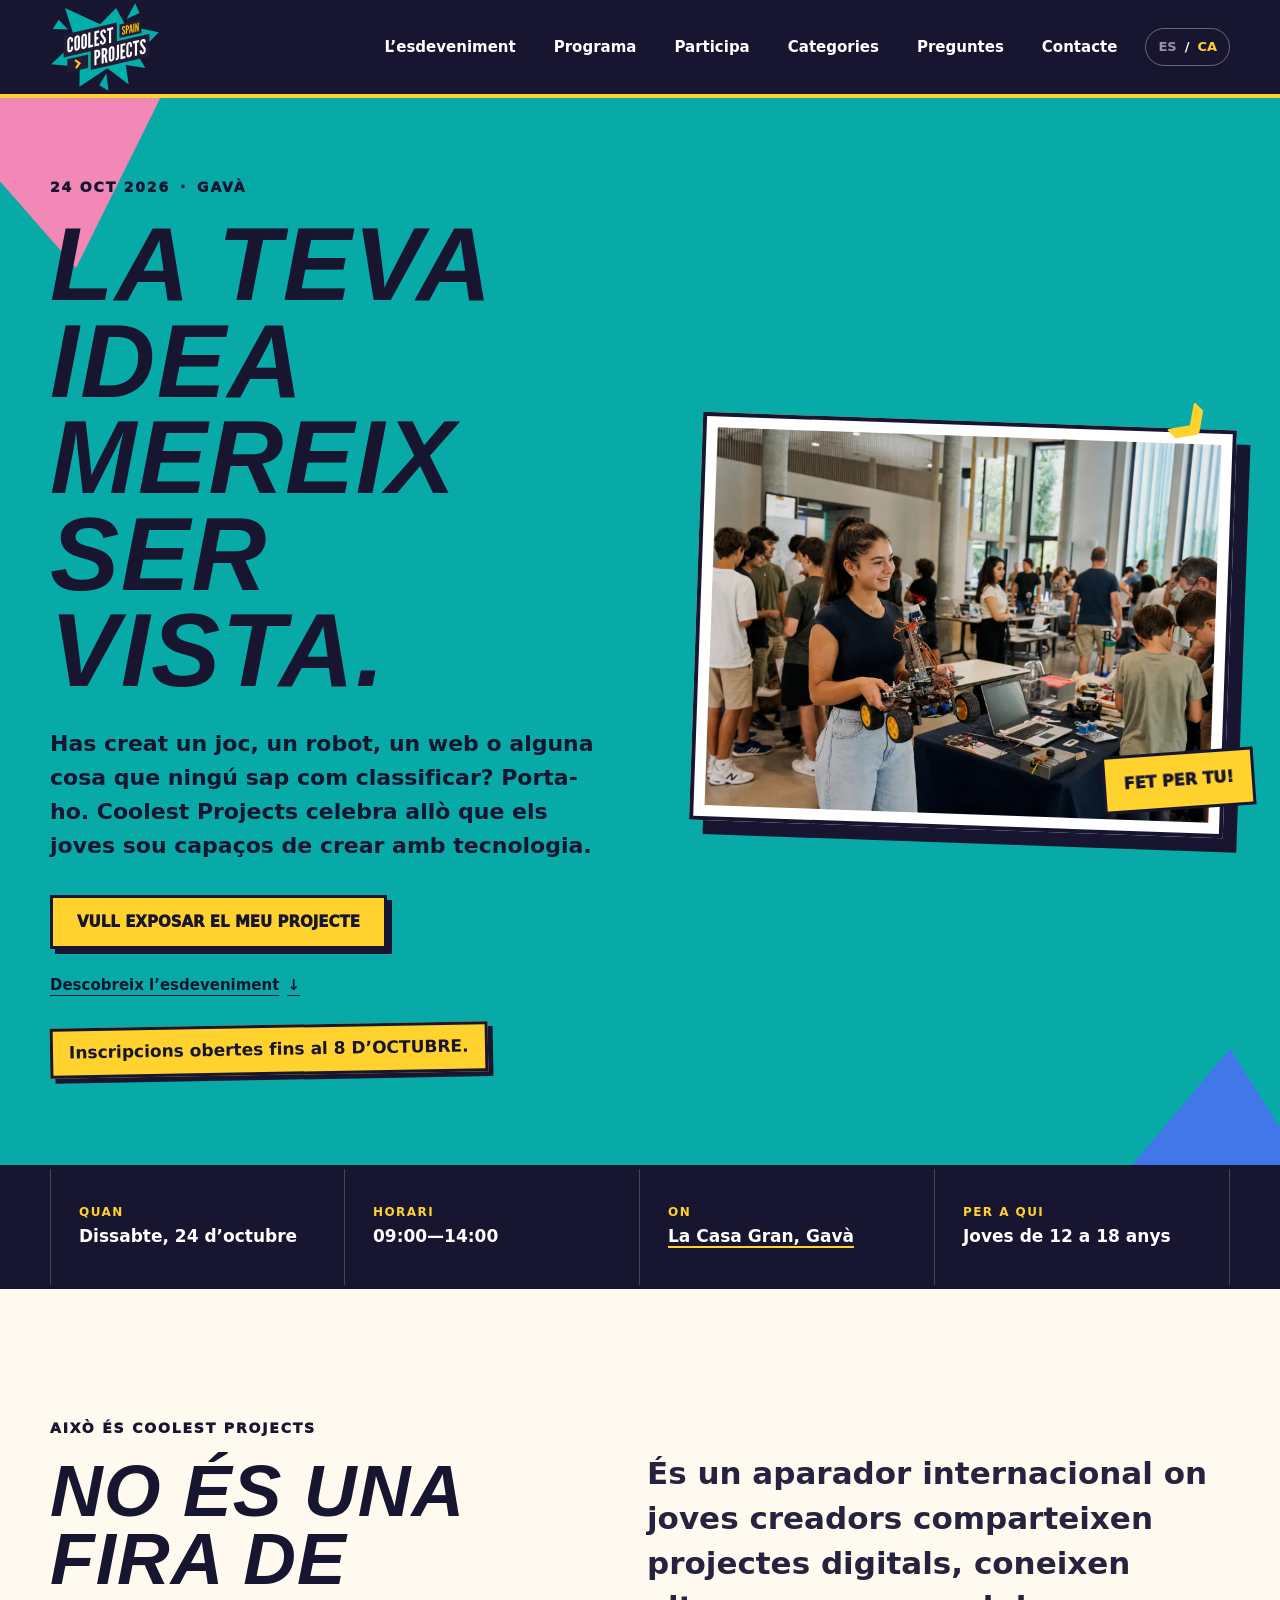
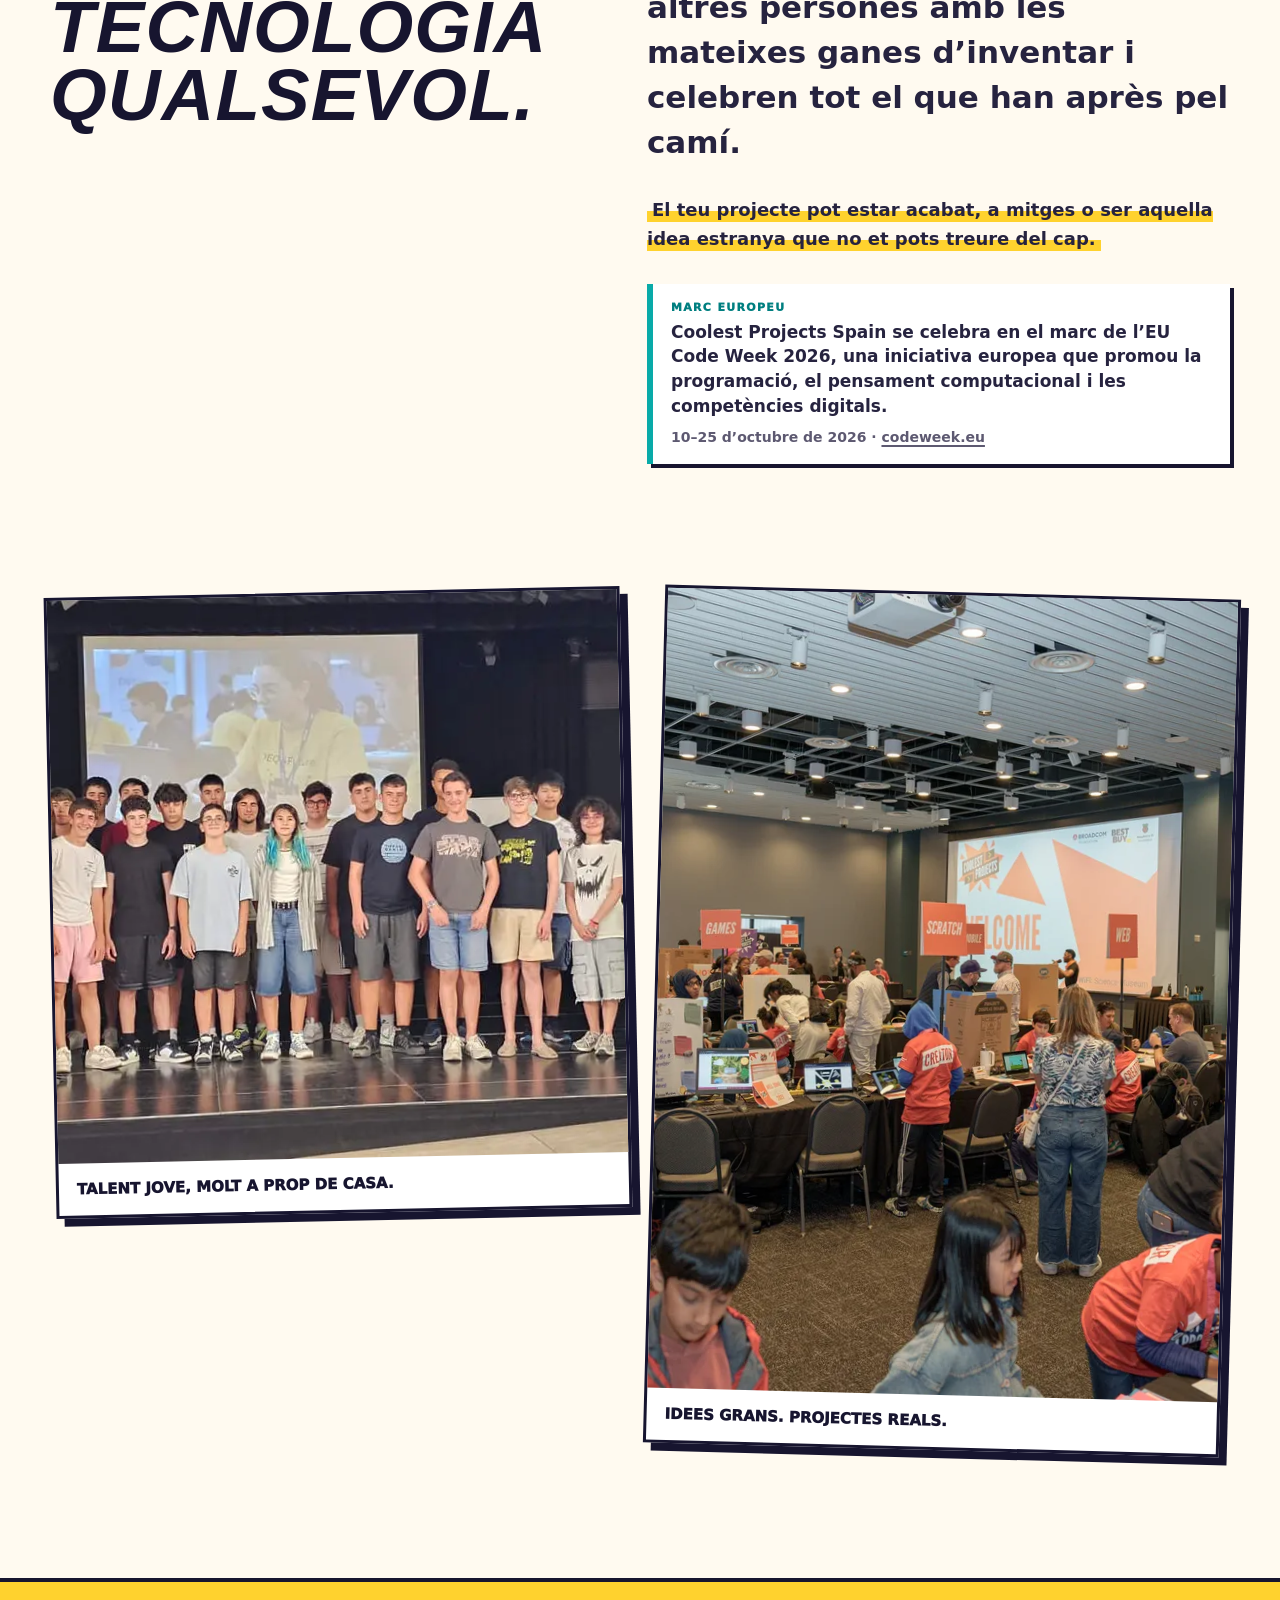
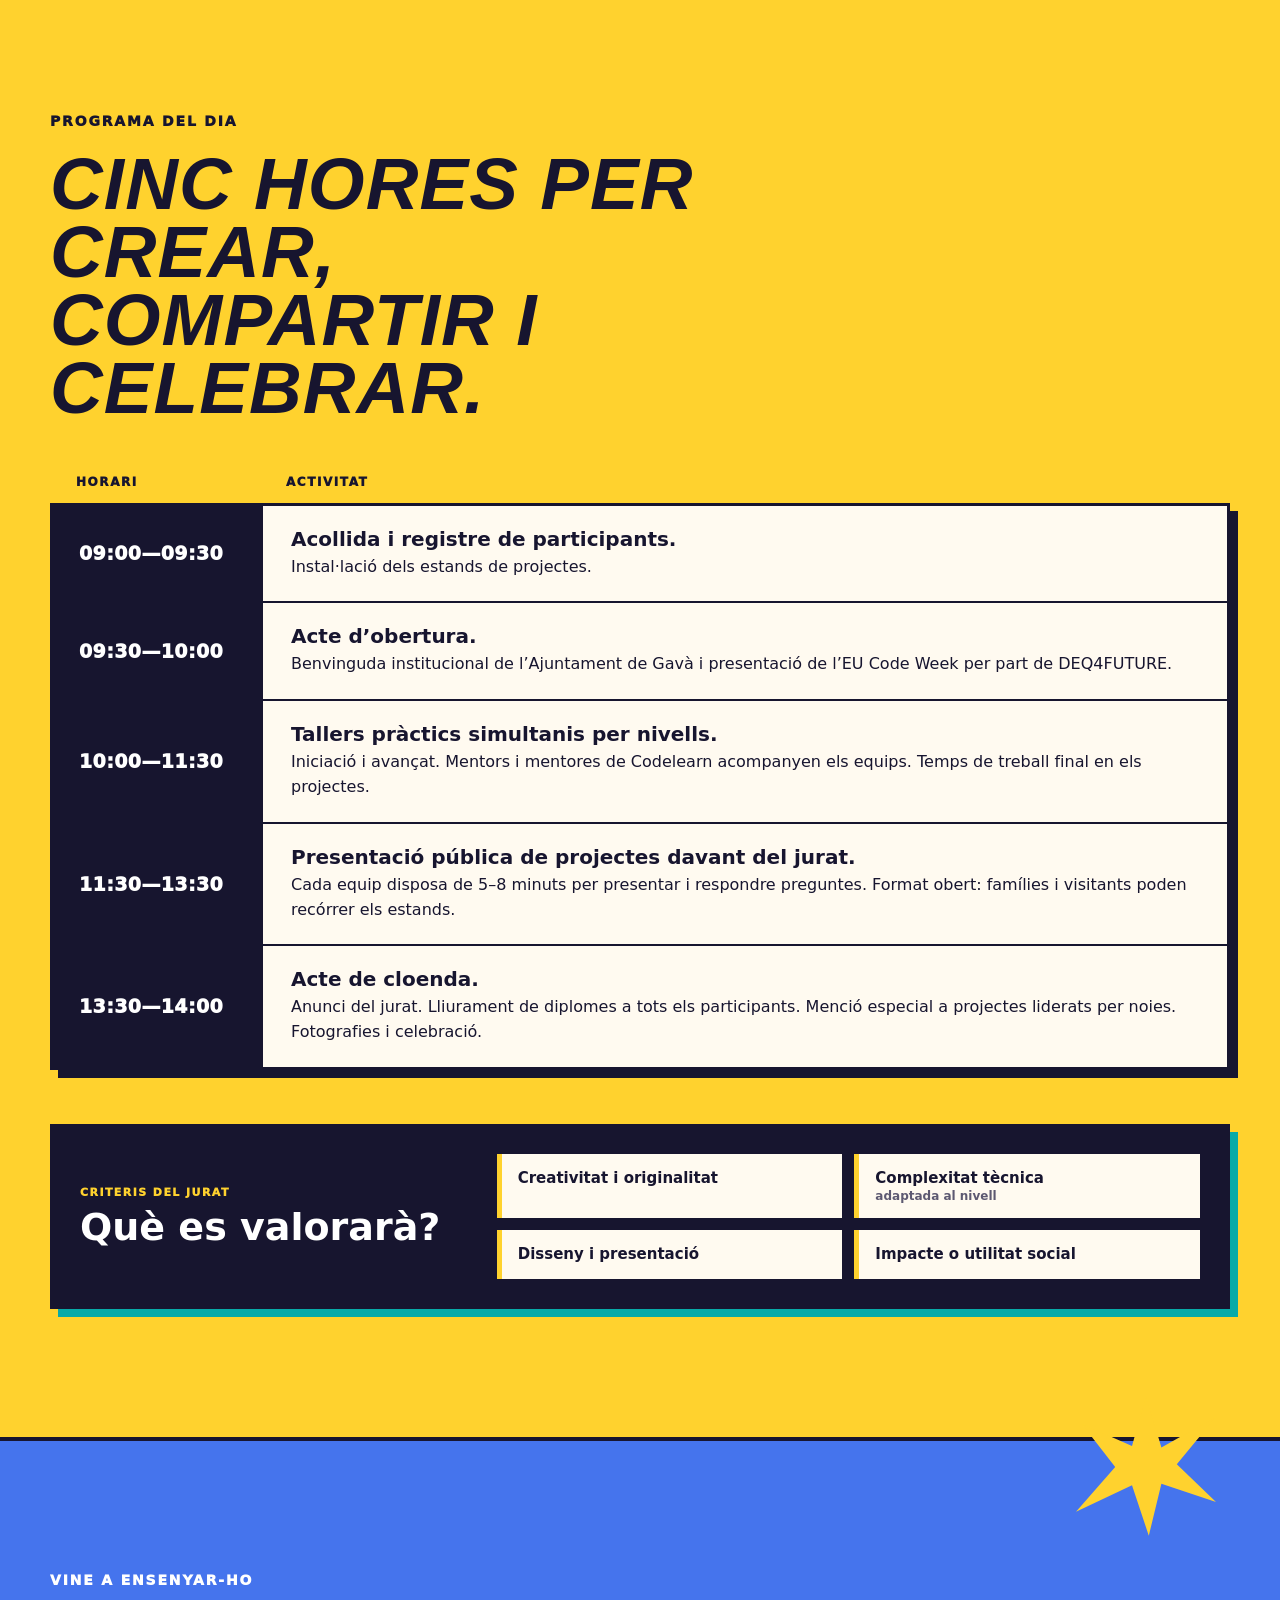
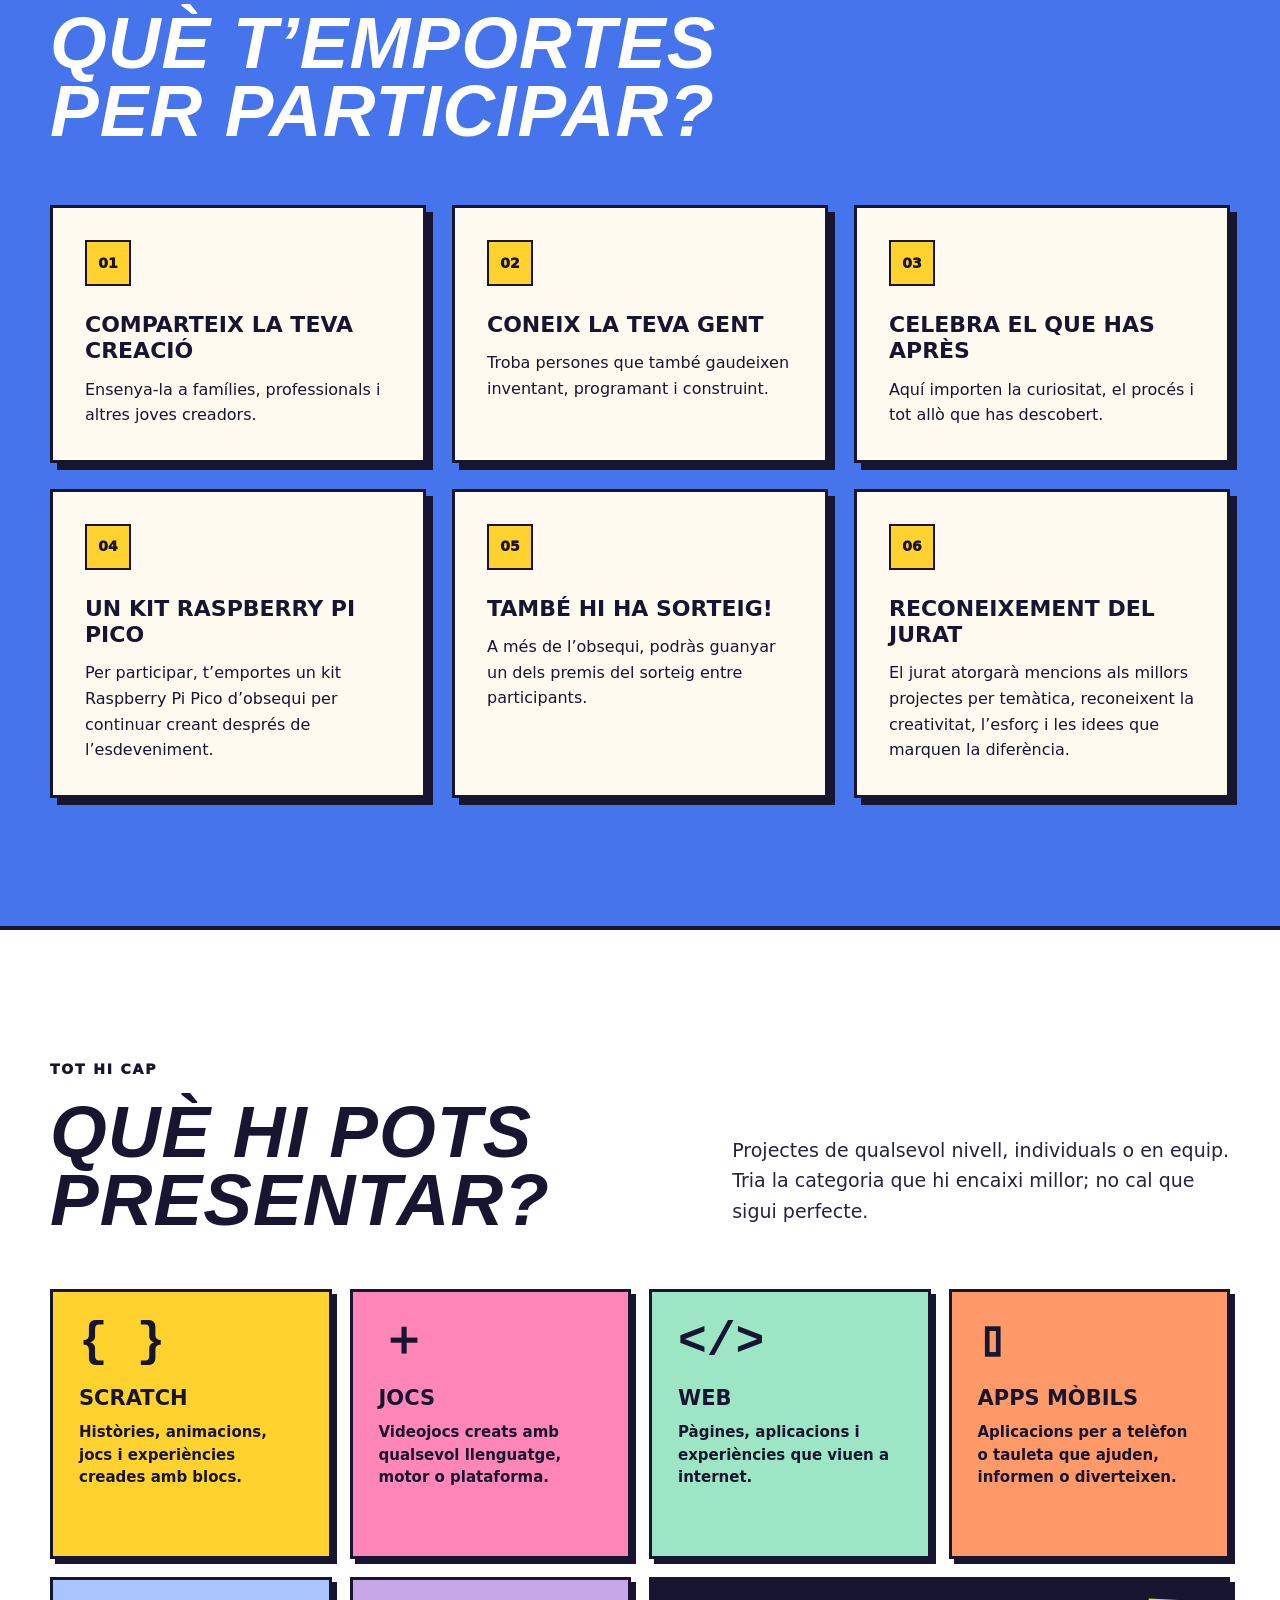
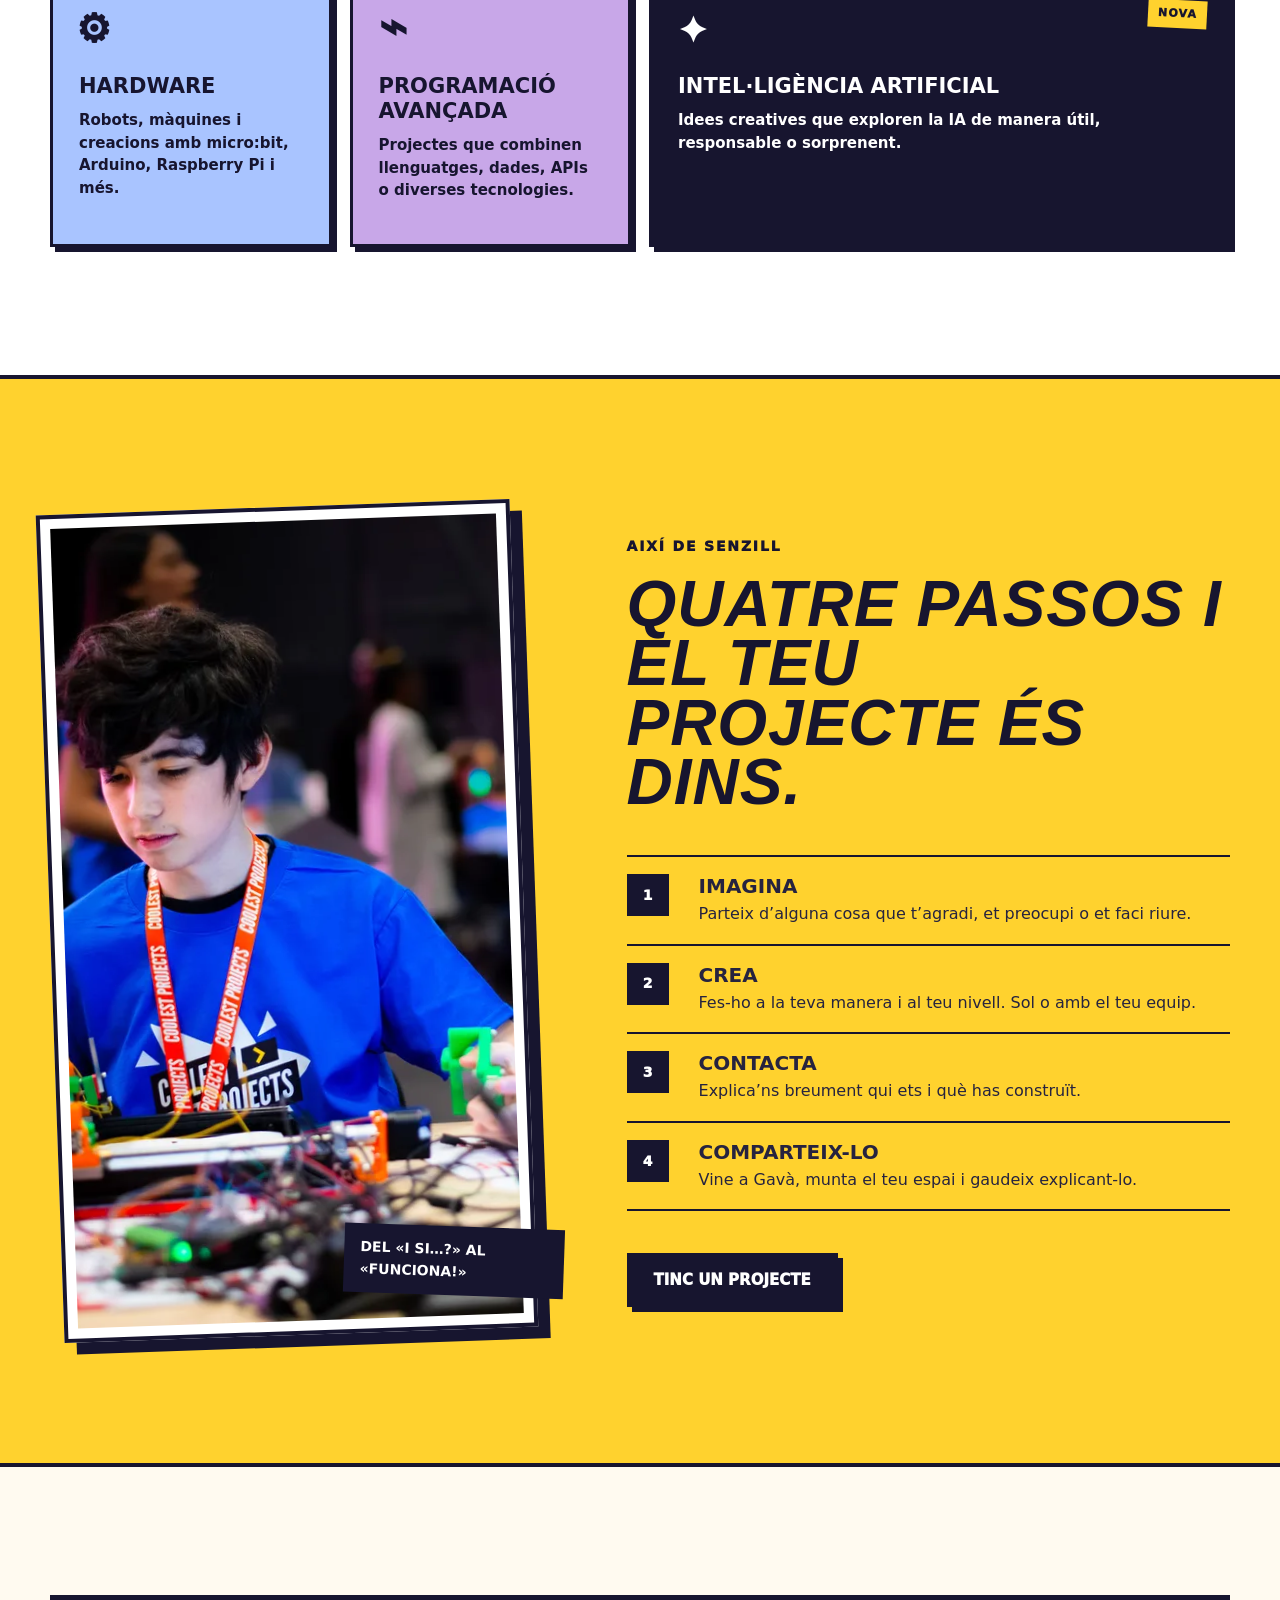
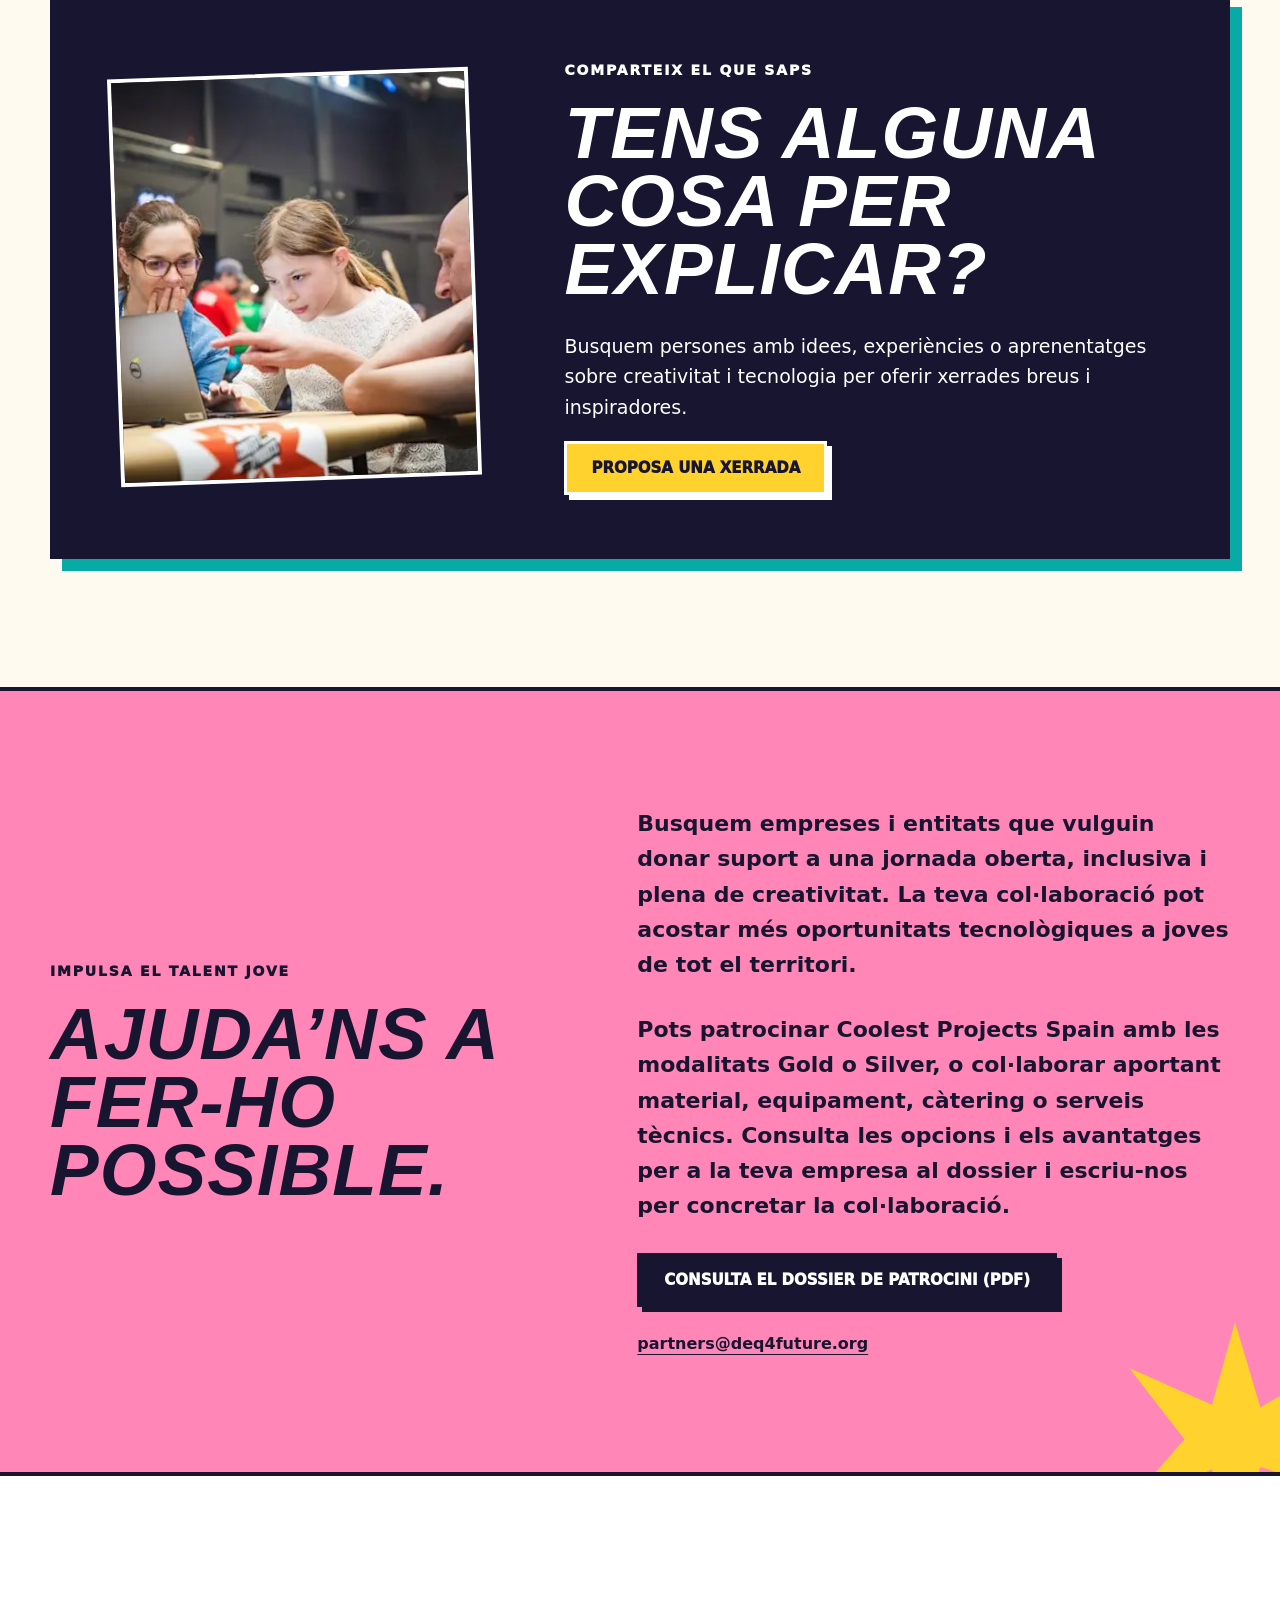
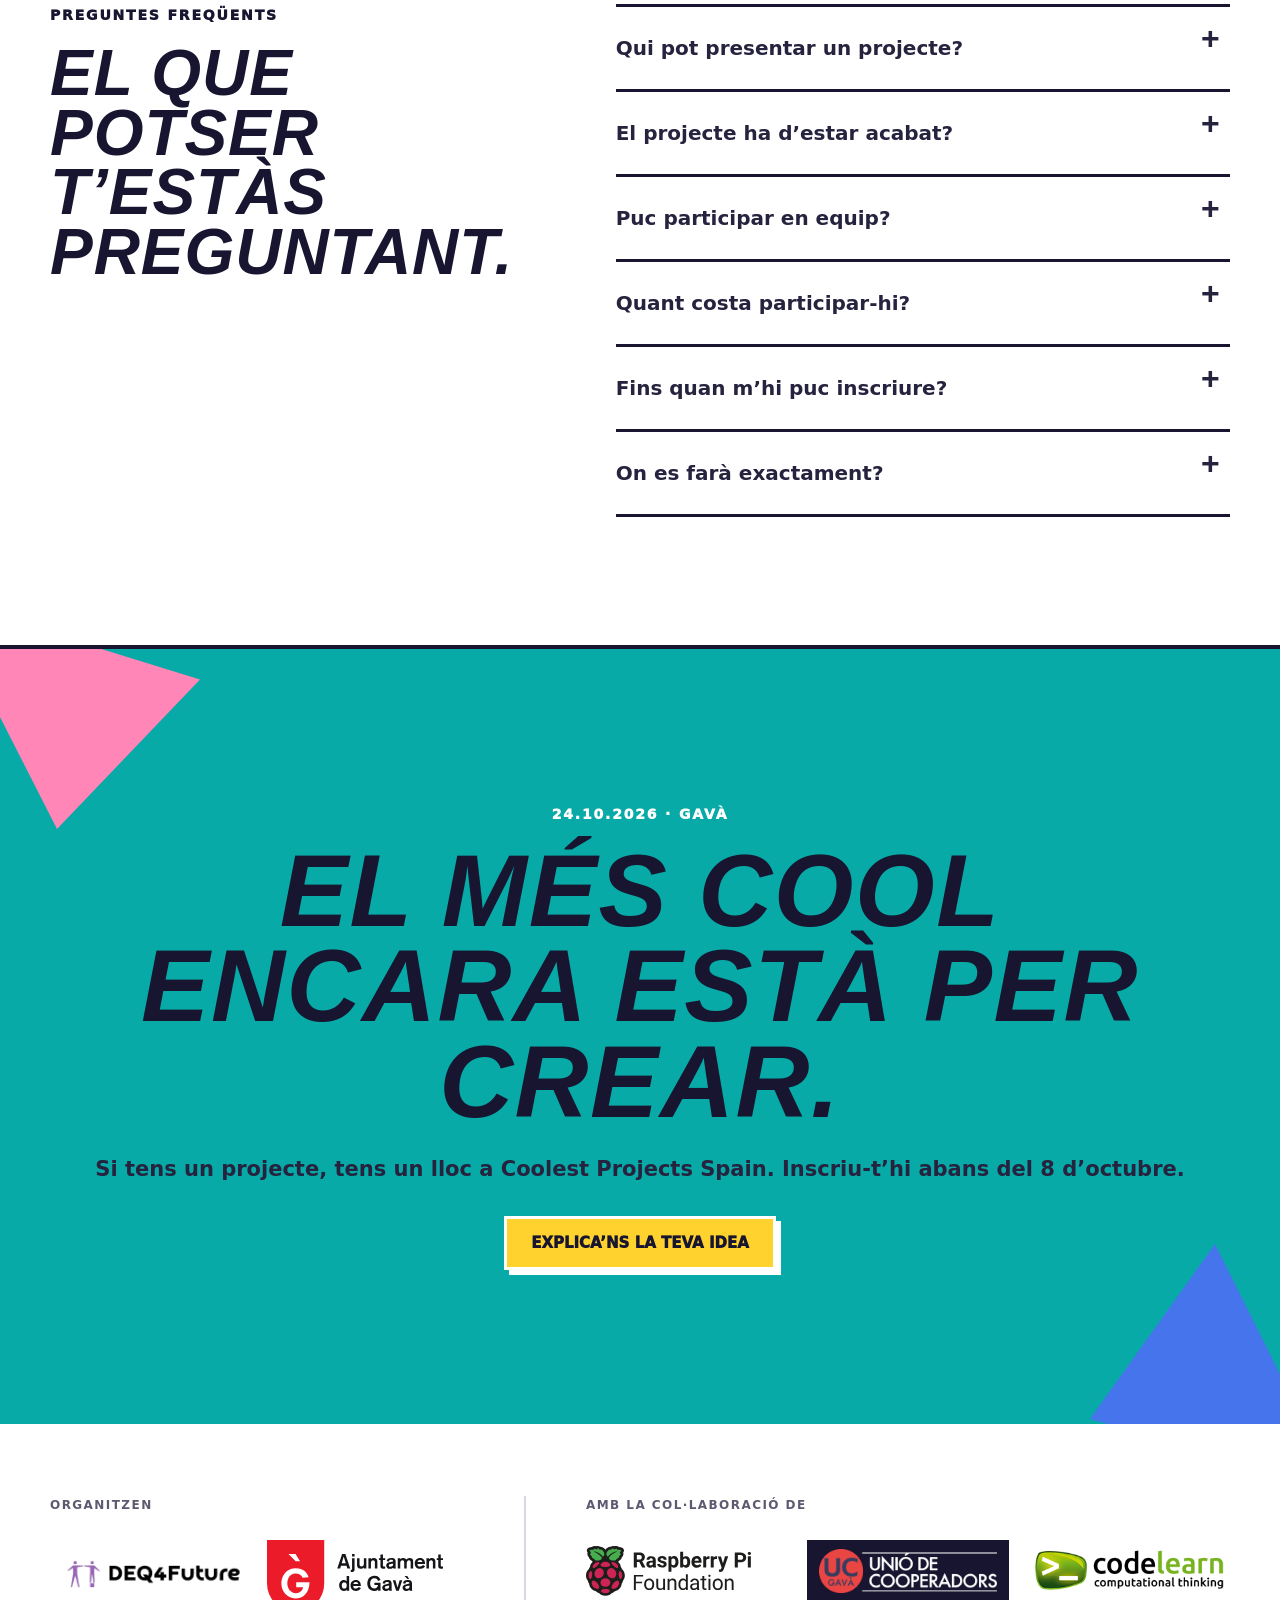
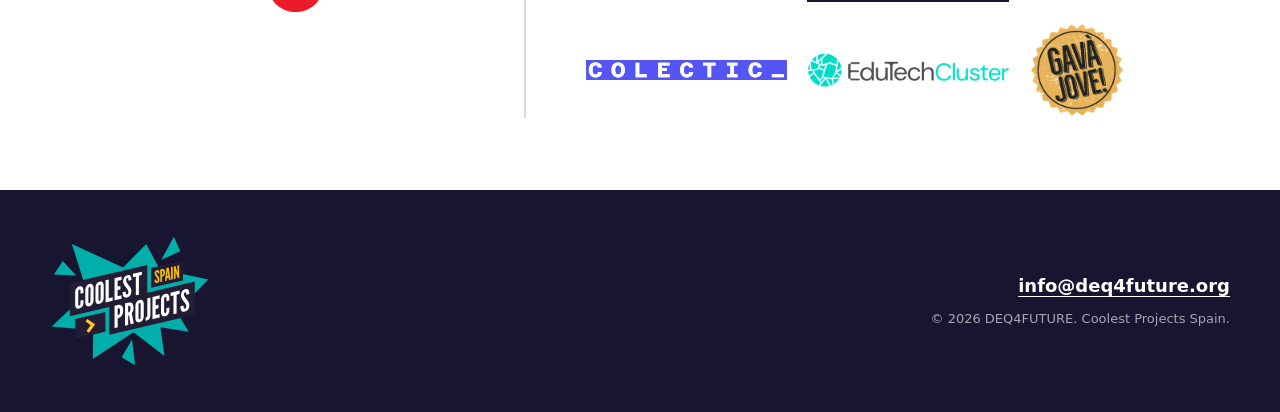
==== commit 062b56b9: "Add final location" ====
--- a/ca/index.html
+++ b/ca/index.html
@@ -36,7 +36,7 @@
     <meta property="og:url" content="https://coolestprojectsspain.org/ca/">
     <title>Coolest Projects Spain 2026 · Gavà</title>
     <link rel="icon" href="../assets/favicon.svg?v=20260830-1" type="image/svg+xml">
-    <link rel="stylesheet" href="../styles.css?v=20261001-2">
+    <link rel="stylesheet" href="../styles.css?v=20261001-3">
     <script type="application/ld+json">
       {
         "@context": "https://schema.org",
@@ -49,9 +49,11 @@
         "eventStatus": "https://schema.org/EventScheduled",
         "location": {
           "@type": "Place",
-          "name": "Gavà",
+          "name": "La Casa Gran - Espai Jove",
           "address": {
             "@type": "PostalAddress",
+            "streetAddress": "Carrer Major, 37",
+            "postalCode": "08850",
             "addressLocality": "Gavà",
             "addressRegion": "Barcelona",
             "addressCountry": "ES"
@@ -144,7 +146,7 @@
             </p>
             <p>
               <span class="fact-label" data-i18n="factWhere">On</span>
-              <strong>Gavà, Barcelona</strong>
+              <strong><a href="https://maps.app.goo.gl/pivqejU3ZuPwVx19A" target="_blank">La Casa Gran, Gavà</a></strong>
             </p>
             <p>
               <span class="fact-label" data-i18n="factFor">Per a qui</span>
@@ -485,7 +487,7 @@
             </details>
             <details>
               <summary data-i18n="faqFiveQuestion">On es farà exactament?</summary>
-              <p data-i18n="faqFiveAnswer">A Gavà, Barcelona. Publicarem l’espai concret i la informació d’accés ben aviat.</p>
+              <p data-i18n="faqFiveAnswer">A La Casa Gran, l’Espai Jove de Gavà: Carrer Major, 37, 08850 Gavà (Barcelona). <a href="https://maps.app.goo.gl/pivqejU3ZuPwVx19A" target="_blank">Veure-ho a Google Maps</a>.</p>
             </details>
           </div>
         </div>
--- a/styles.css
+++ b/styles.css
@@ -422,6 +422,14 @@
   font-size: 17px;
 }
 
+.event-facts a {
+  color: inherit;
+  text-decoration: underline;
+  text-decoration-color: var(--yellow);
+  text-decoration-thickness: 2px;
+  text-underline-offset: 4px;
+}
+
 .section {
   padding-block: clamp(80px, 10vw, 140px);
 }
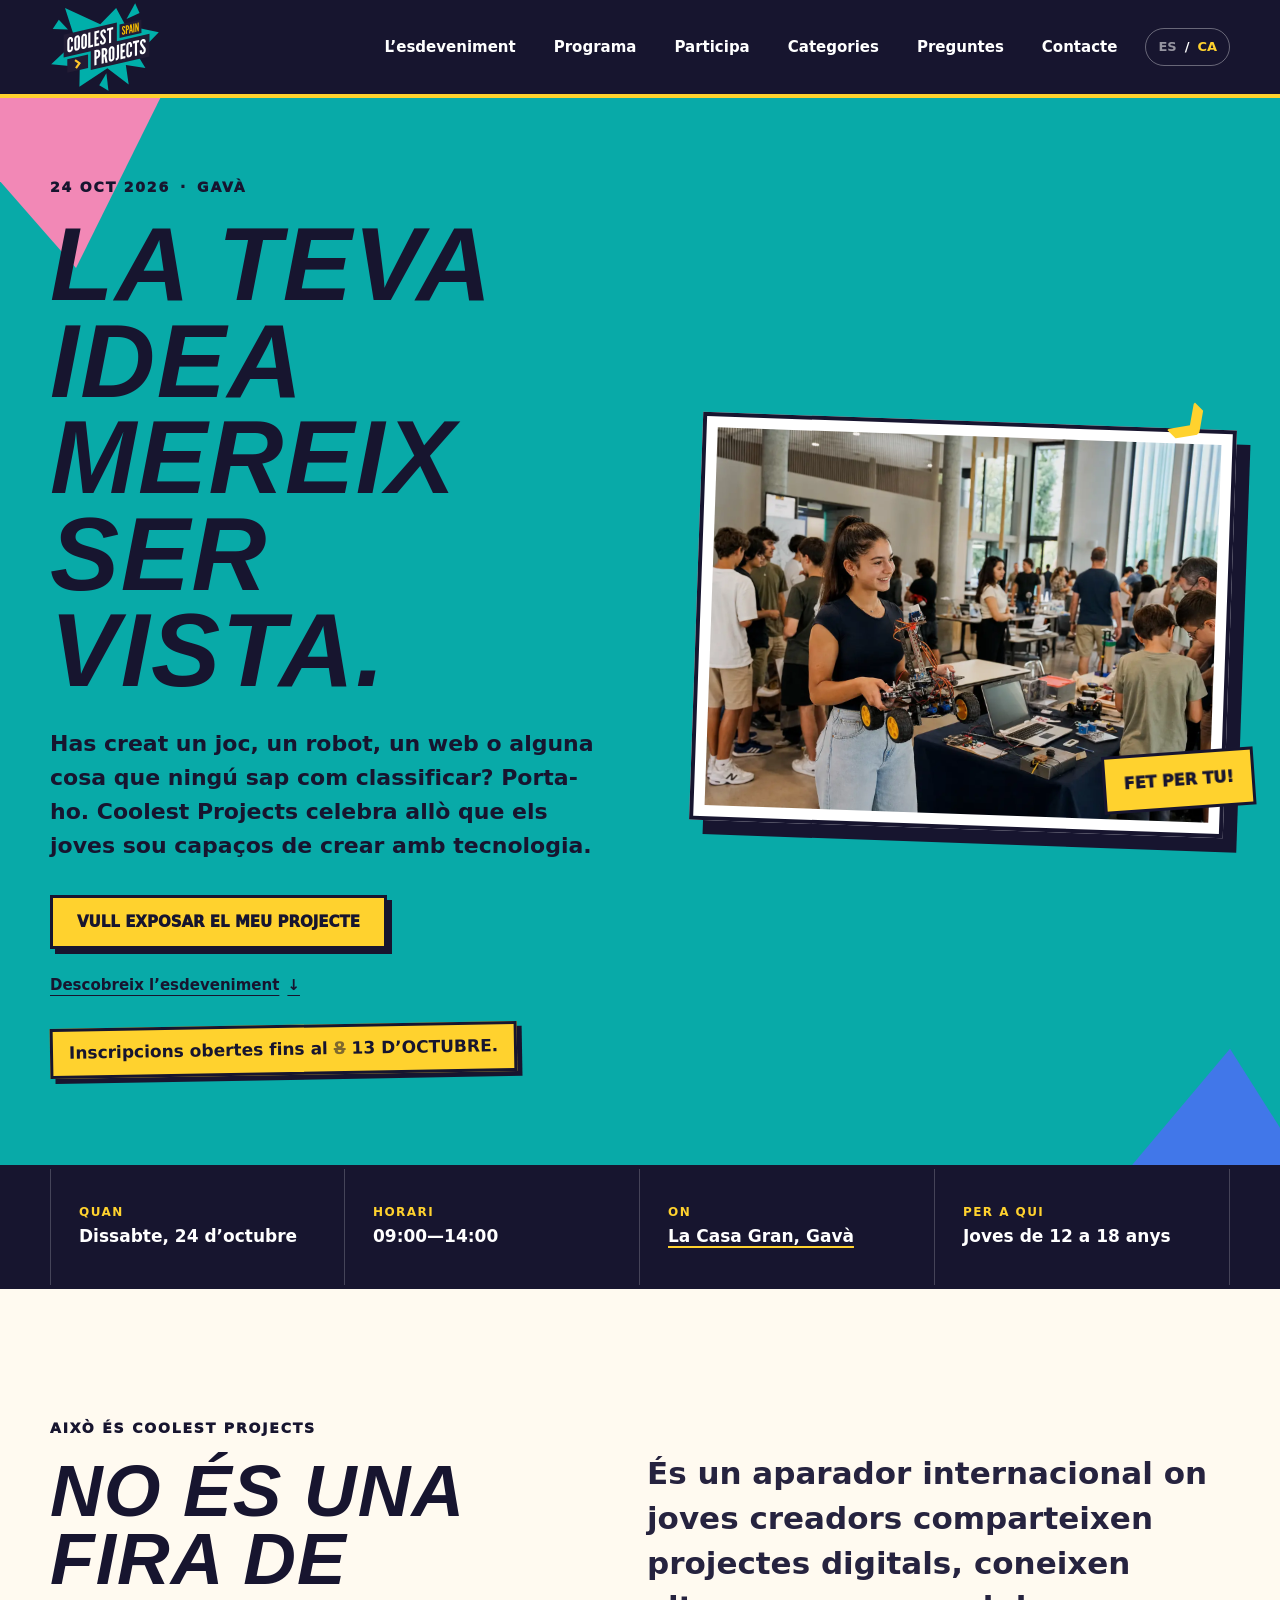
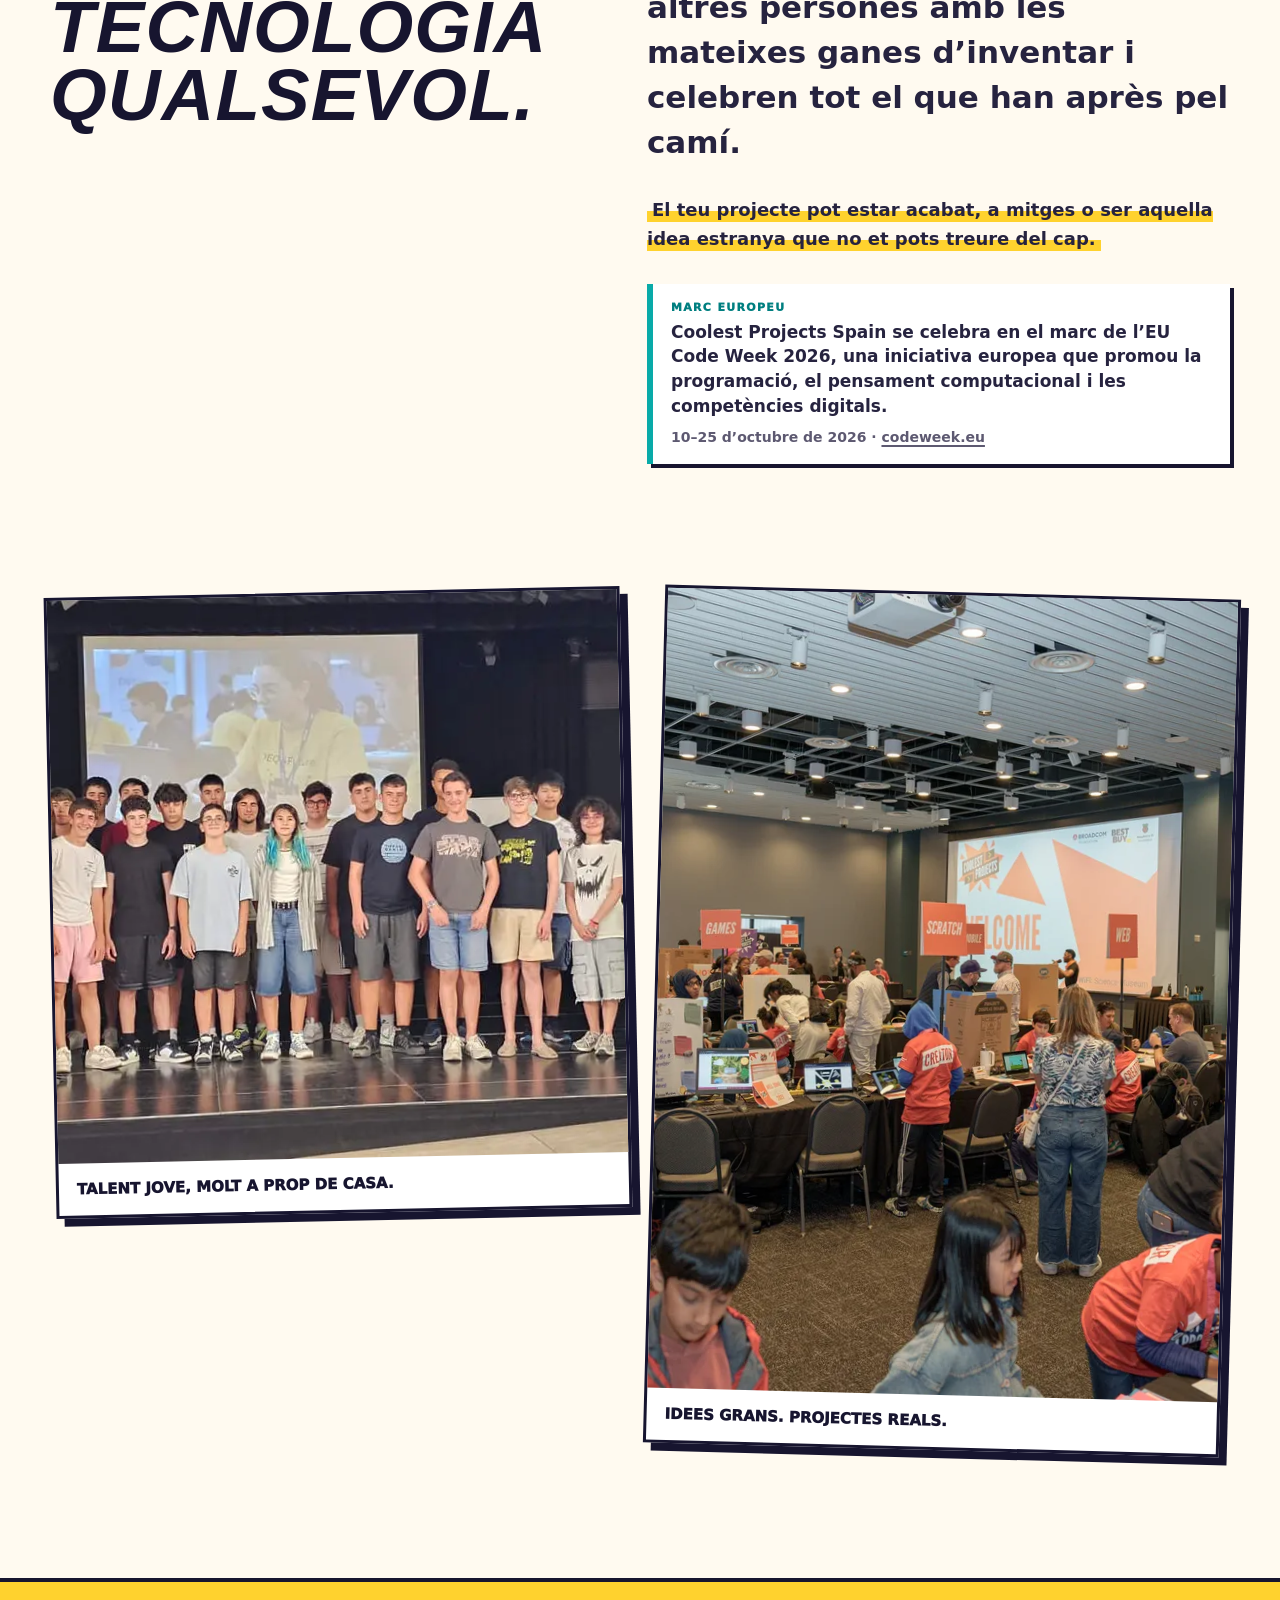
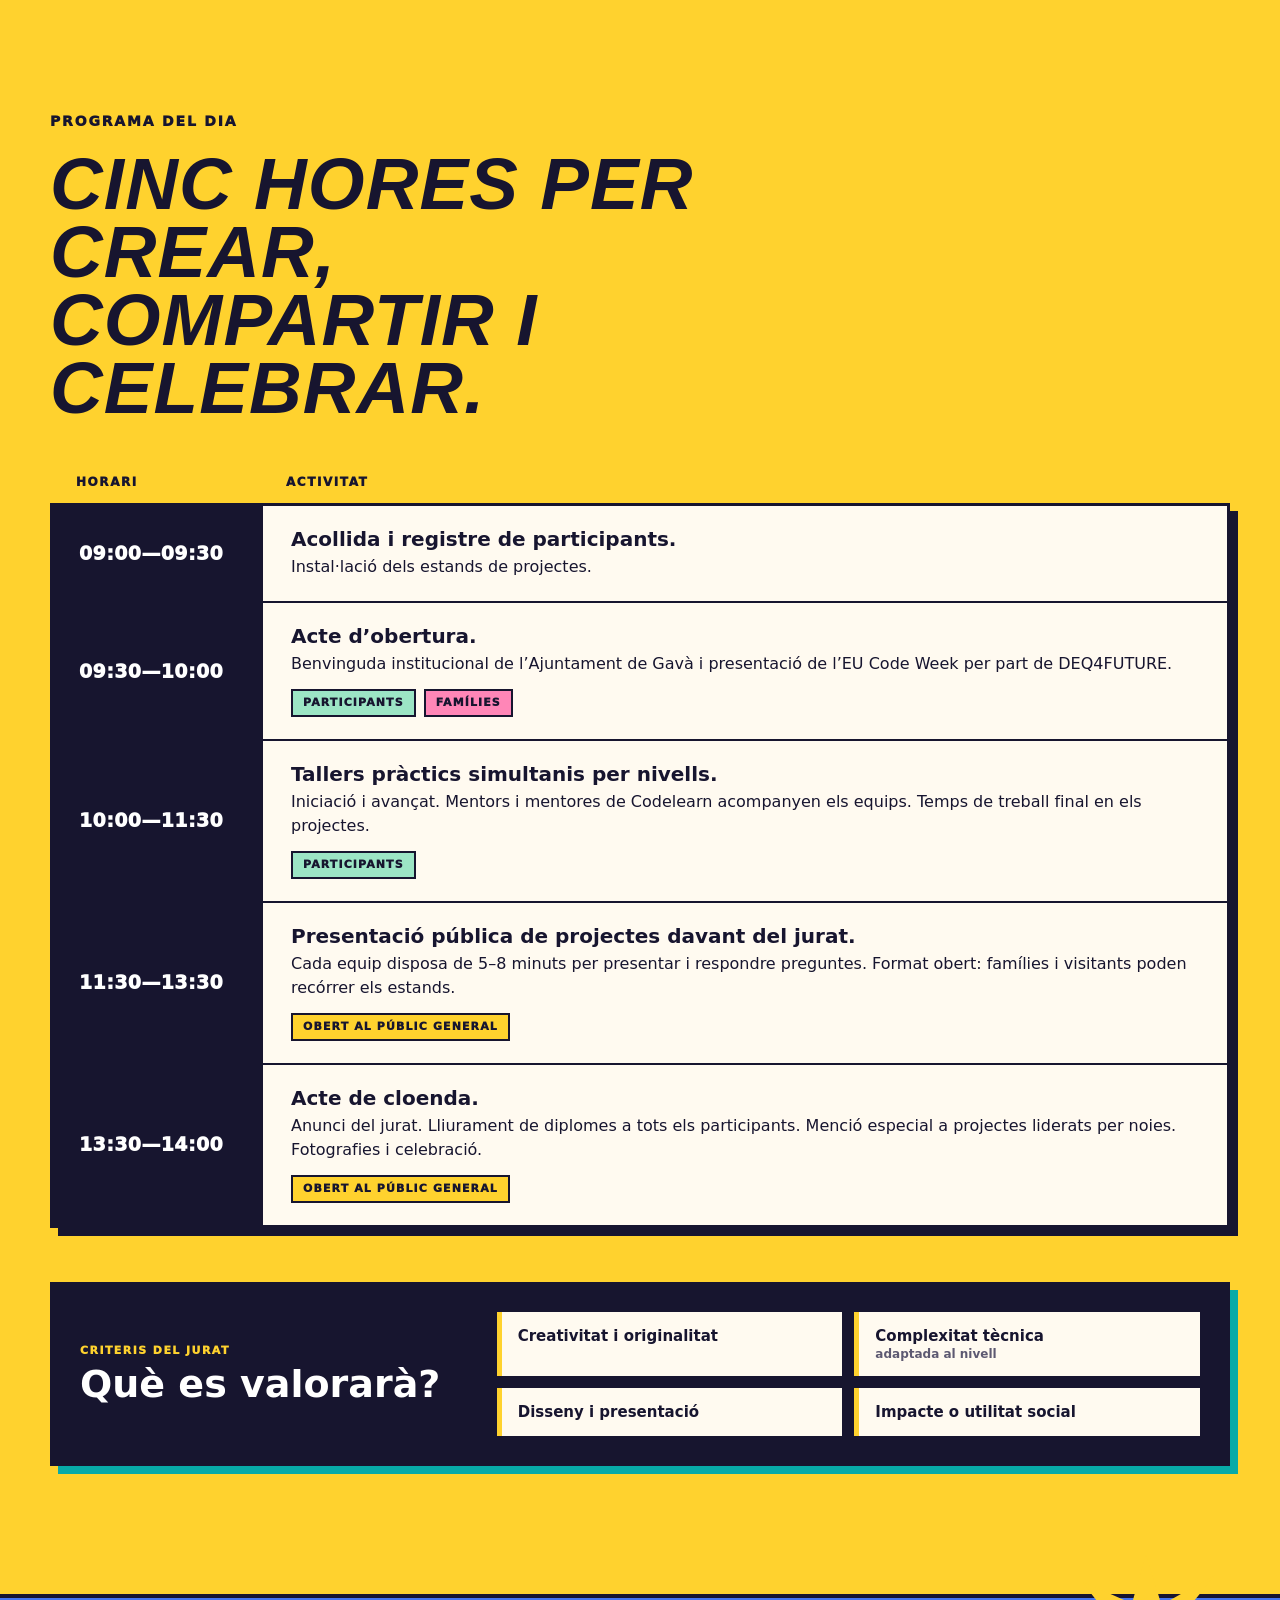
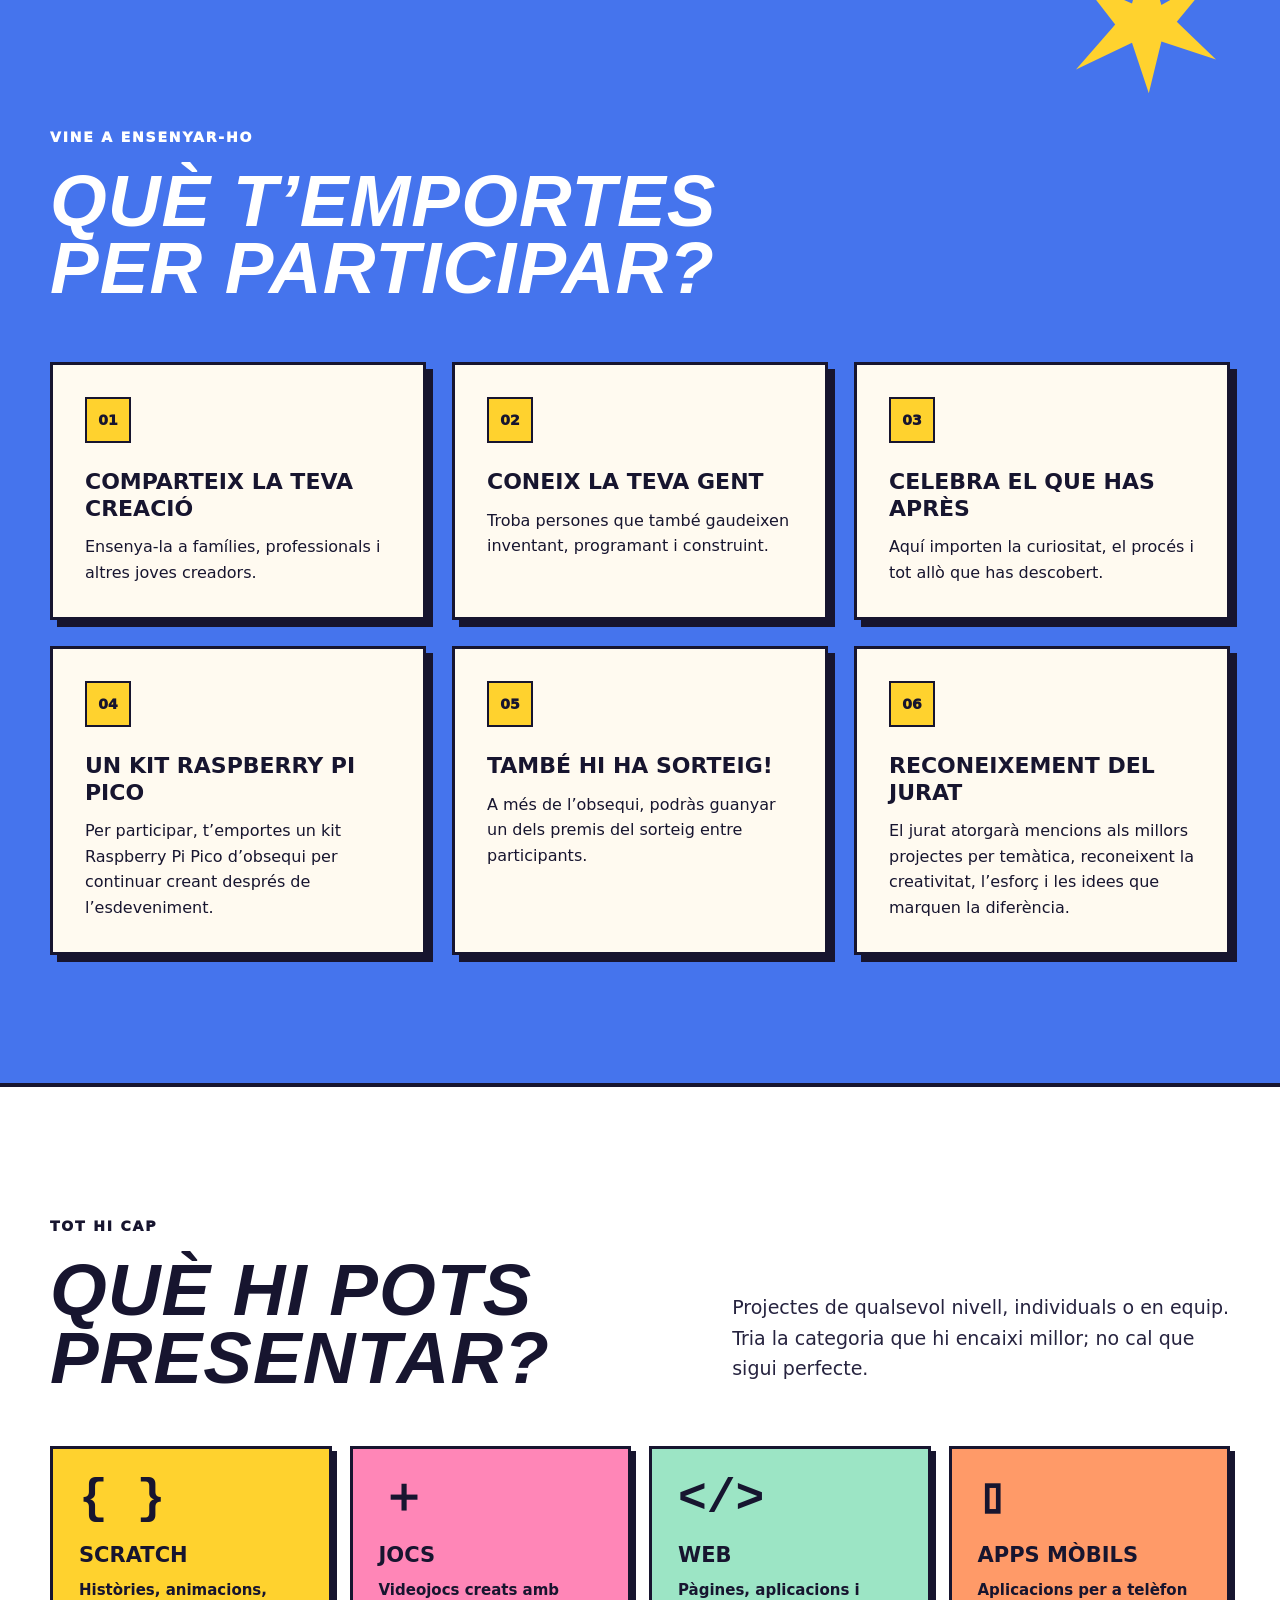
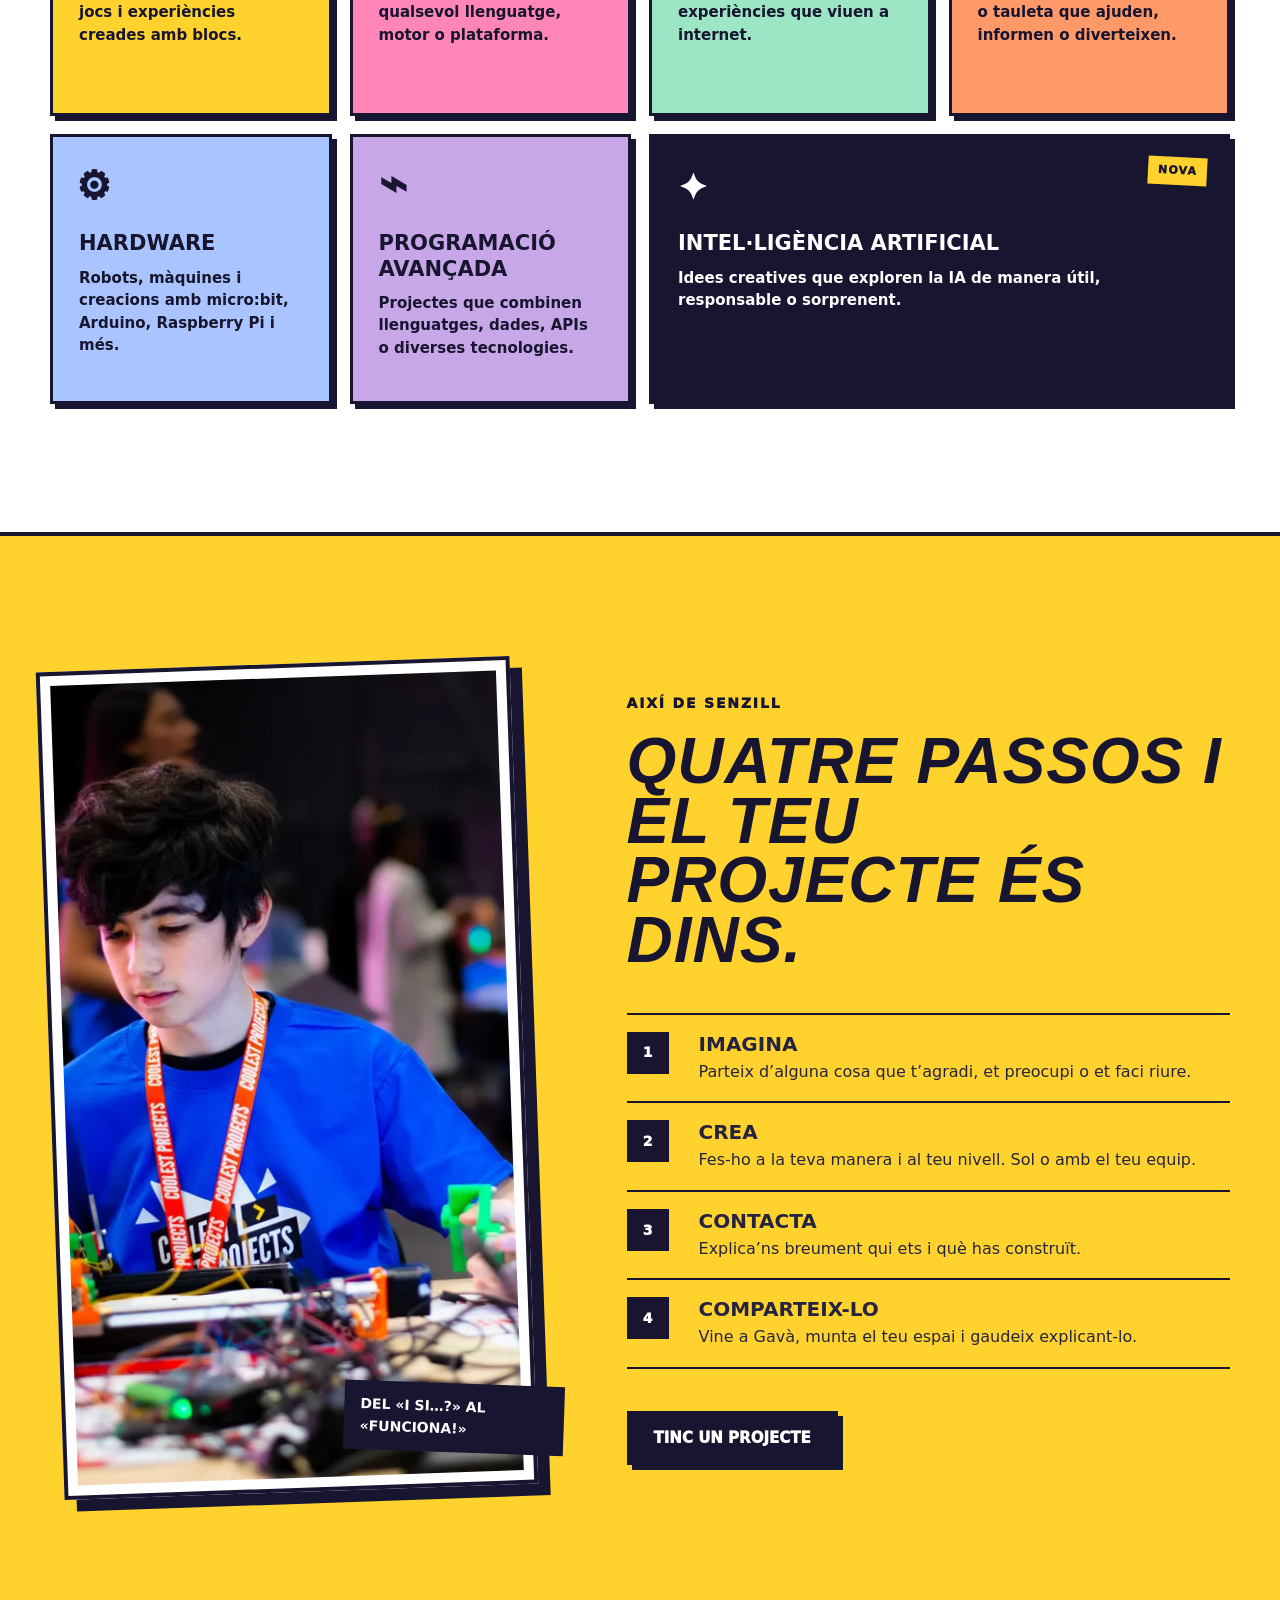
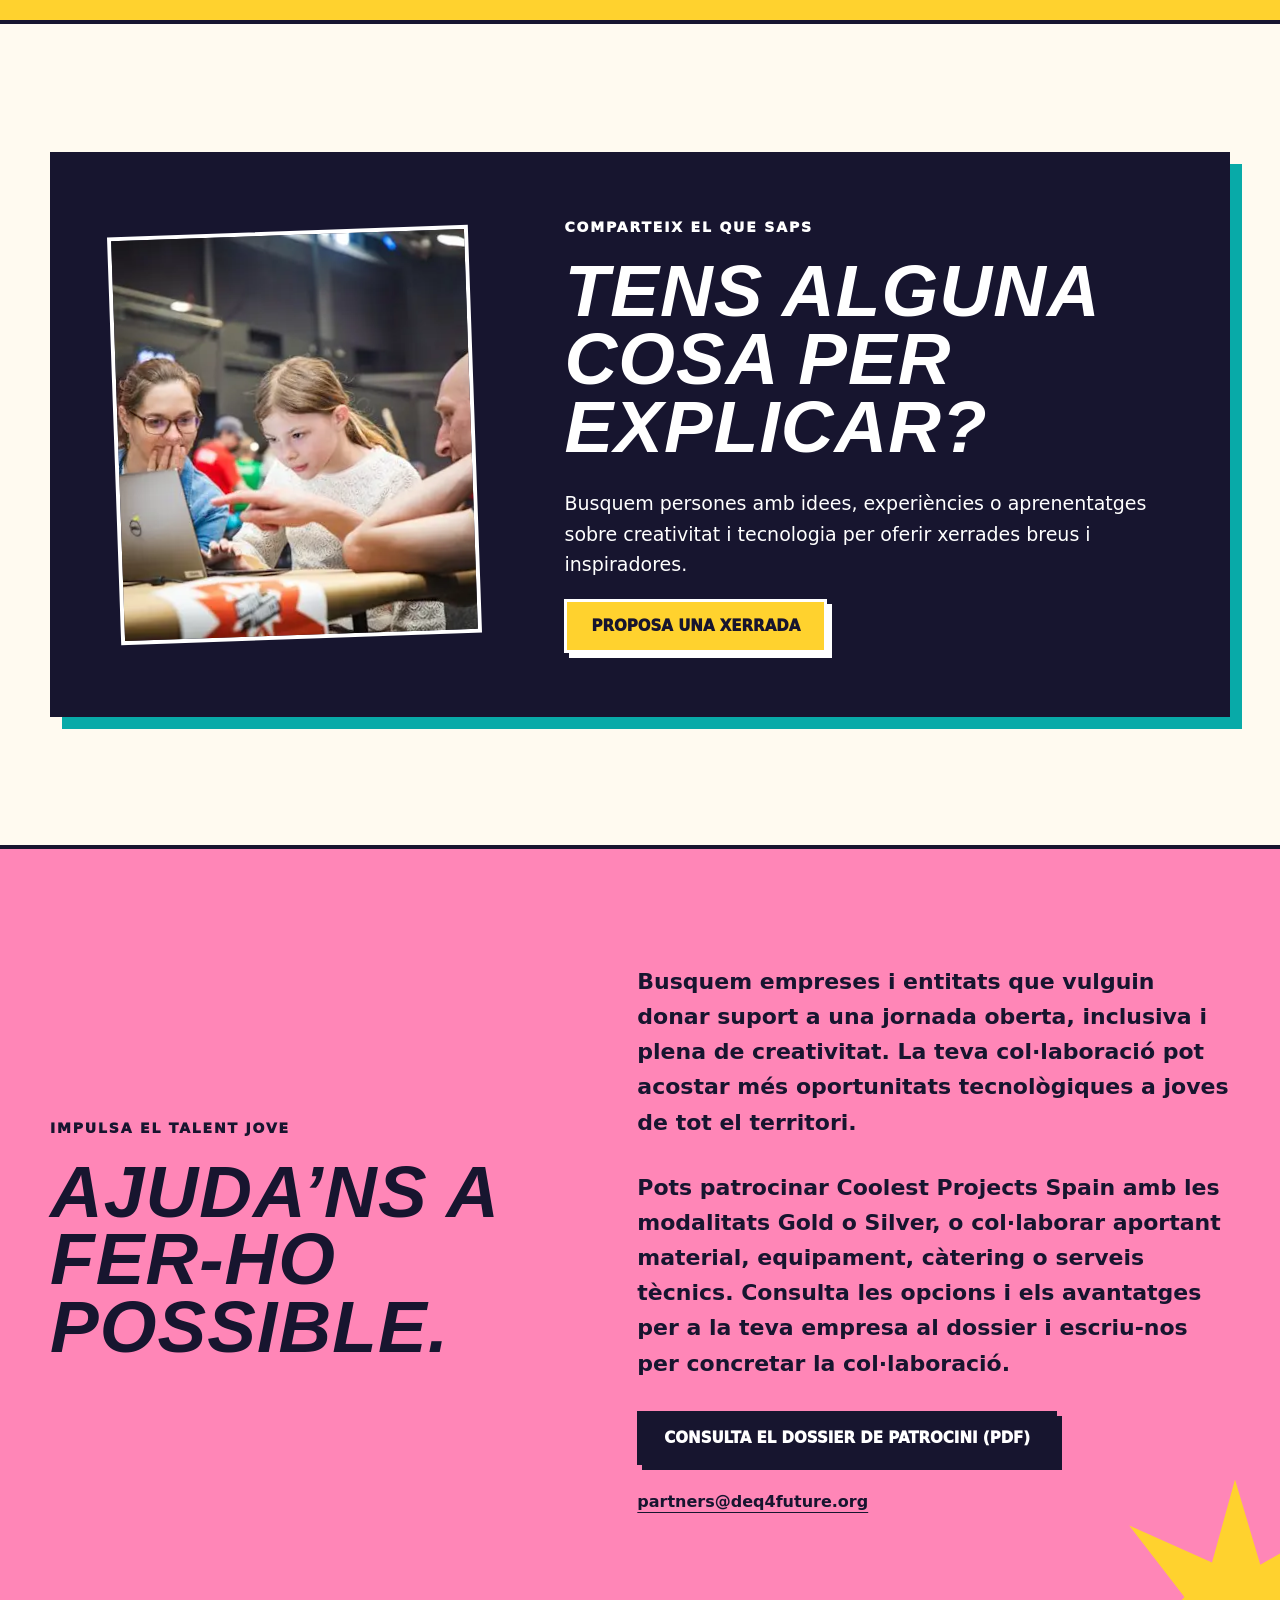
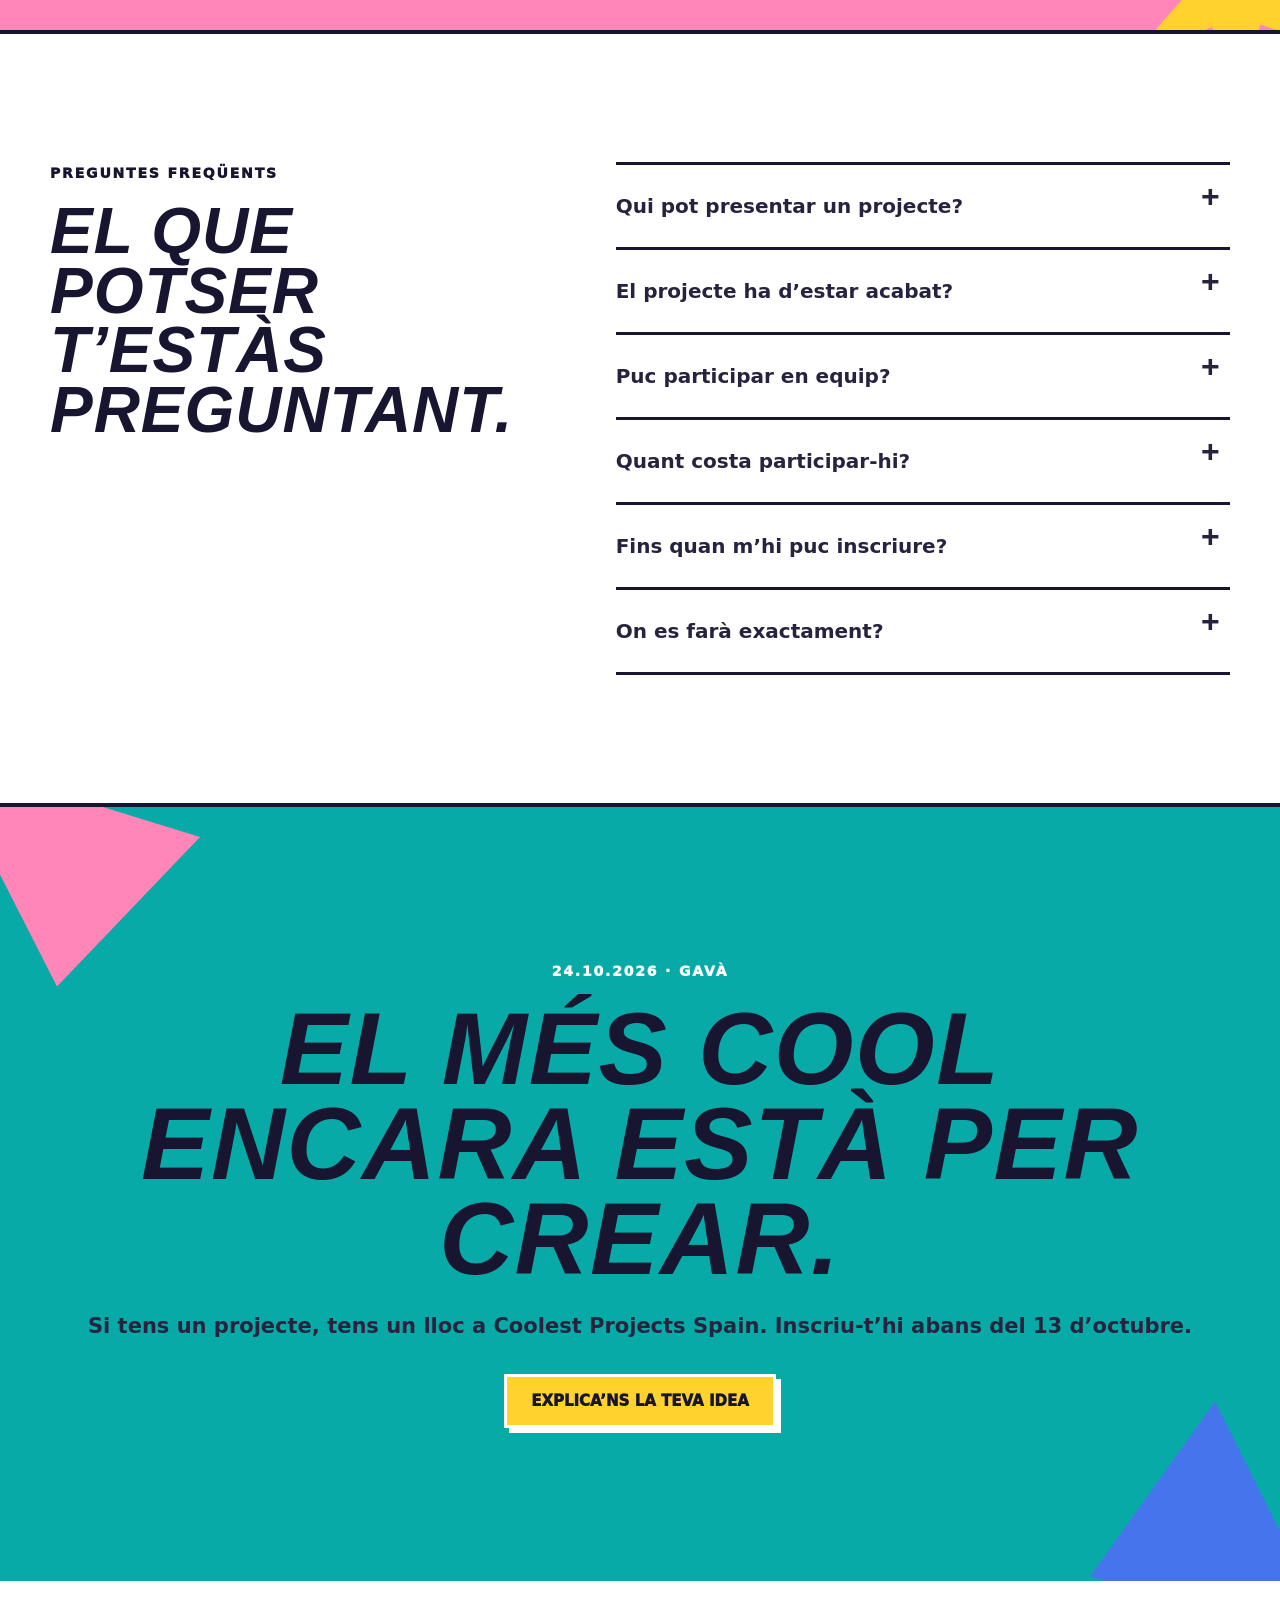
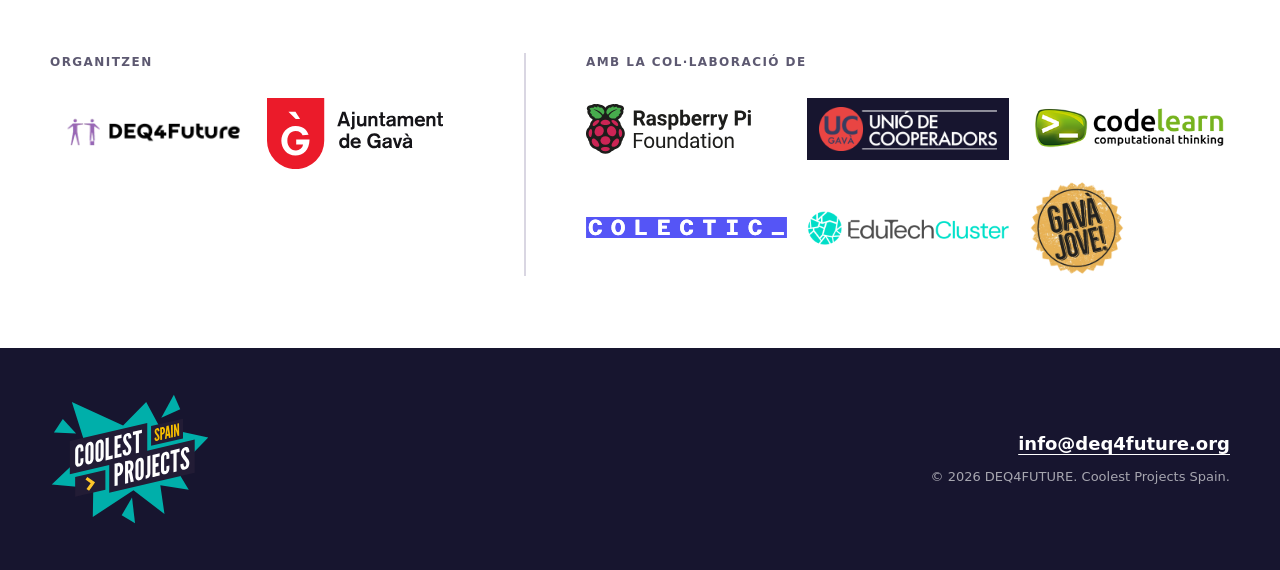
==== commit 8c302c6c: "Add clarification tags in the schedule and extend registration until 13" ====
--- a/ca/index.html
+++ b/ca/index.html
@@ -116,7 +116,7 @@
                 <span aria-hidden="true">↓</span>
               </a>
             </div>
-            <p class="deadline-note" data-i18n="deadlineNote">Inscripcions obertes fins al <strong>8 d’octubre</strong>.</p>
+            <p class="deadline-note" data-i18n="deadlineNote">Inscripcions obertes fins al <strong><del>8</del> <ins>13</ins> d’octubre</strong>.</p>
           </div>
 
           <div class="hero-visual">
@@ -229,6 +229,10 @@
               <div>
                 <h3>Acte d’obertura.</h3>
                 <p>Benvinguda institucional de l’Ajuntament de Gavà i presentació de l’EU Code Week per part de DEQ4FUTURE.</p>
+                <ul class="program-audience" aria-label="Adreçat a">
+                  <li class="audience-participants">Participants</li>
+                  <li class="audience-families">Famílies</li>
+                </ul>
               </div>
             </li>
             <li class="program-item">
@@ -236,6 +240,9 @@
               <div>
                 <h3>Tallers pràctics simultanis per nivells.</h3>
                 <p>Iniciació i avançat. Mentors i mentores de Codelearn acompanyen els equips. Temps de treball final en els projectes.</p>
+                <ul class="program-audience" aria-label="Adreçat a">
+                  <li class="audience-participants">Participants</li>
+                </ul>
               </div>
             </li>
             <li class="program-item">
@@ -243,6 +250,9 @@
               <div>
                 <h3>Presentació pública de projectes davant del jurat.</h3>
                 <p>Cada equip disposa de 5–8 minuts per presentar i respondre preguntes. Format obert: famílies i visitants poden recórrer els estands.</p>
+                <ul class="program-audience" aria-label="Adreçat a">
+                  <li class="audience-public">Obert al públic general</li>
+                </ul>
               </div>
             </li>
             <li class="program-item">
@@ -250,6 +260,9 @@
               <div>
                 <h3>Acte de cloenda.</h3>
                 <p>Anunci del jurat. Lliurament de diplomes a tots els participants. Menció especial a projectes liderats per noies. Fotografies i celebració.</p>
+                <ul class="program-audience" aria-label="Adreçat a">
+                  <li class="audience-public">Obert al públic general</li>
+                </ul>
               </div>
             </li>
           </ol>
@@ -483,7 +496,7 @@
             </details>
             <details>
               <summary data-i18n="faqDeadlineQuestion">Fins quan m’hi puc inscriure?</summary>
-              <p data-i18n="faqDeadlineAnswer">Fins al 8 d’octubre de 2026. A partir d’aquesta data tanquem les inscripcions per preparar els espais de cada projecte.</p>
+              <p data-i18n="faqDeadlineAnswer">Fins al 13 d’octubre de 2026. A partir d’aquesta data tanquem les inscripcions per preparar els espais de cada projecte.</p>
             </details>
             <details>
               <summary data-i18n="faqFiveQuestion">On es farà exactament?</summary>
@@ -497,7 +510,7 @@
         <div class="shell final-cta-inner">
           <p class="section-kicker section-kicker-light" data-i18n="finalKicker">24.10.2026 · Gavà</p>
           <h2 data-i18n="finalTitle">El més cool<br>encara està per crear.</h2>
-          <p data-i18n="finalText">Si tens un projecte, tens un lloc a Coolest Projects Spain. Inscriu-t’hi abans del 8 d’octubre.</p>
+          <p data-i18n="finalText">Si tens un projecte, tens un lloc a Coolest Projects Spain. Inscriu-t’hi abans del 13 d’octubre.</p>
           <a class="button button-yellow" href="https://forms.gle/8PHqevWgiVuy11DM9" data-i18n="finalCta">Explica’ns la teva idea</a>
         </div>
       </section>
--- a/styles.css
+++ b/styles.css
@@ -262,6 +262,15 @@
   text-transform: uppercase;
 }
 
+.deadline-note del {
+  opacity: 0.55;
+  text-decoration-thickness: 2px;
+}
+
+.deadline-note ins {
+  text-decoration: none;
+}
+
 .button {
   display: inline-flex;
   min-height: 54px;
@@ -609,6 +618,38 @@
   line-height: 1.55;
 }
 
+.program-audience {
+  display: flex;
+  flex-wrap: wrap;
+  gap: 8px;
+  margin: 12px 0 0;
+  padding: 0;
+  list-style: none;
+}
+
+.program-audience li {
+  padding: 4px 10px;
+  color: var(--ink);
+  border: 2px solid var(--ink);
+  font-size: 11px;
+  font-weight: 950;
+  letter-spacing: 0.1em;
+  line-height: 1.4;
+  text-transform: uppercase;
+}
+
+.audience-participants {
+  background: var(--mint);
+}
+
+.audience-families {
+  background: var(--pink);
+}
+
+.audience-public {
+  background: var(--yellow);
+}
+
 .jury-criteria {
   display: grid;
   grid-template-columns: 0.7fr 1.3fr;
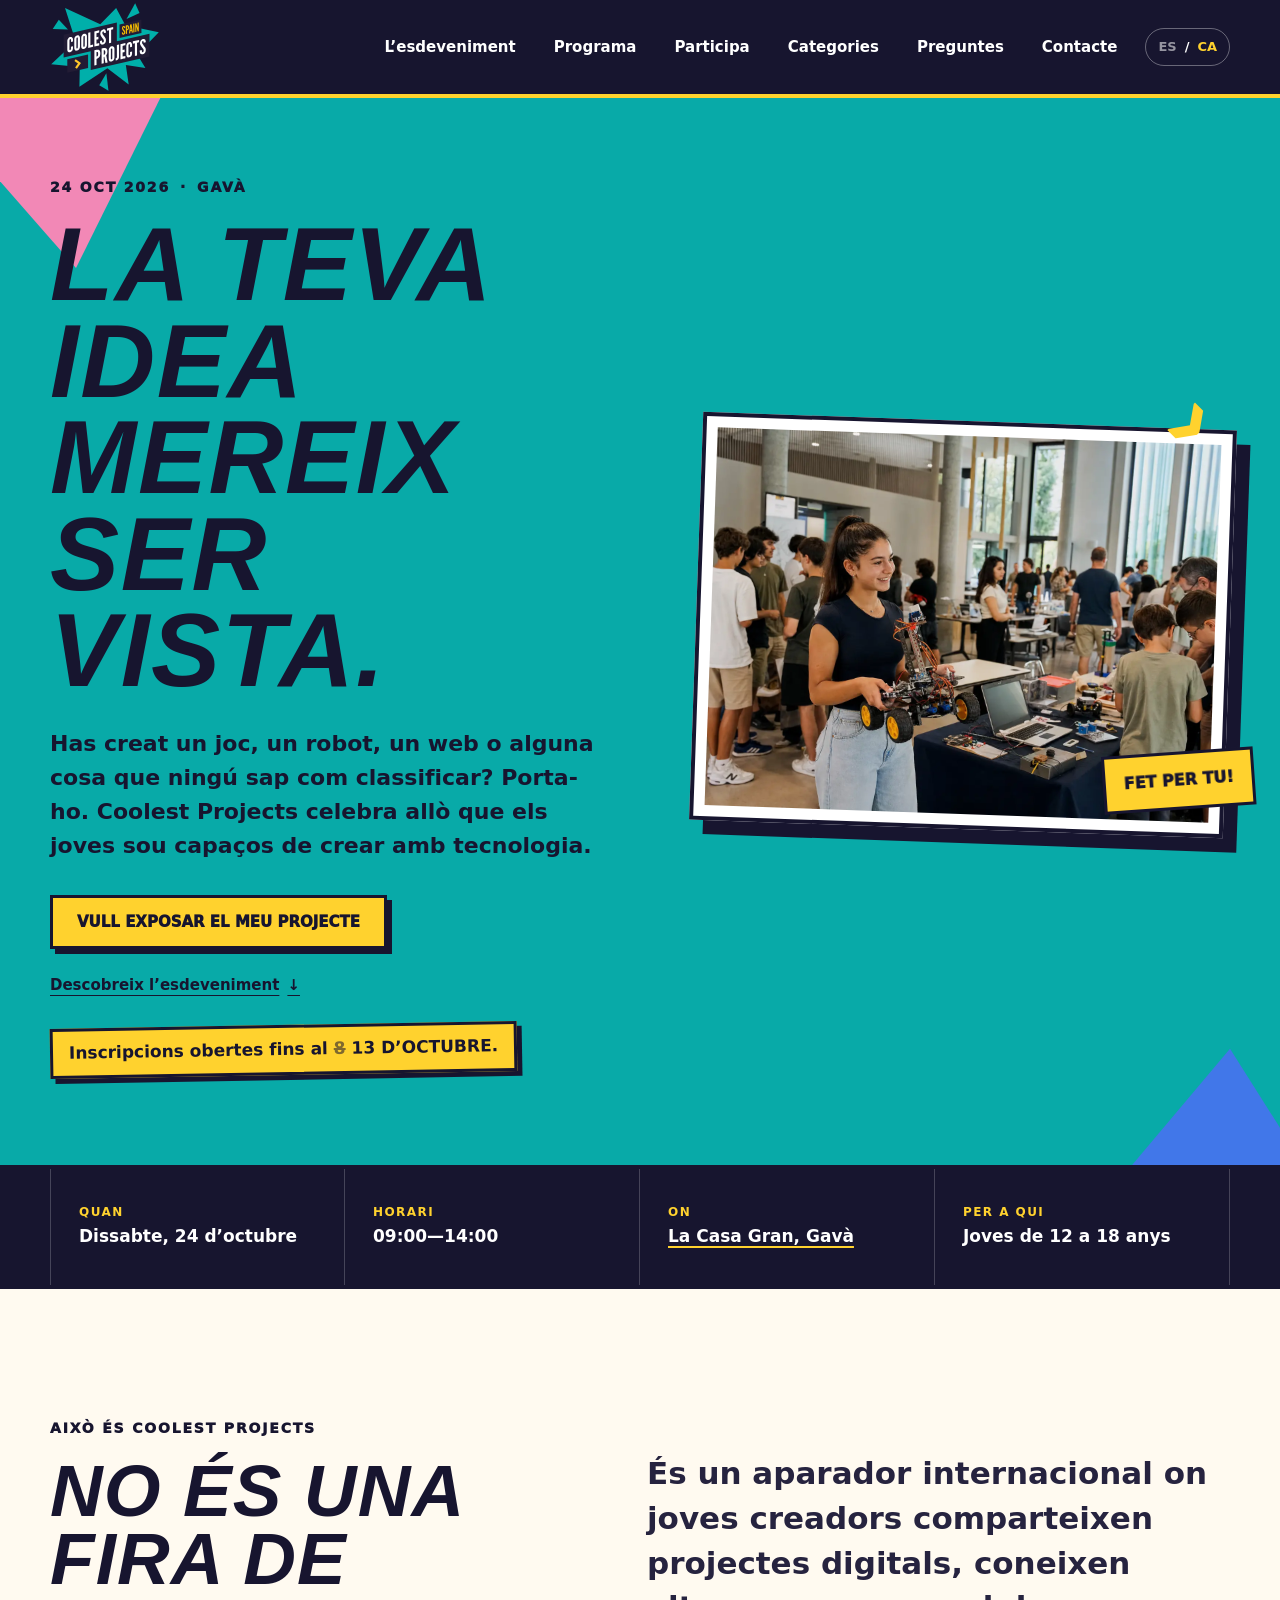
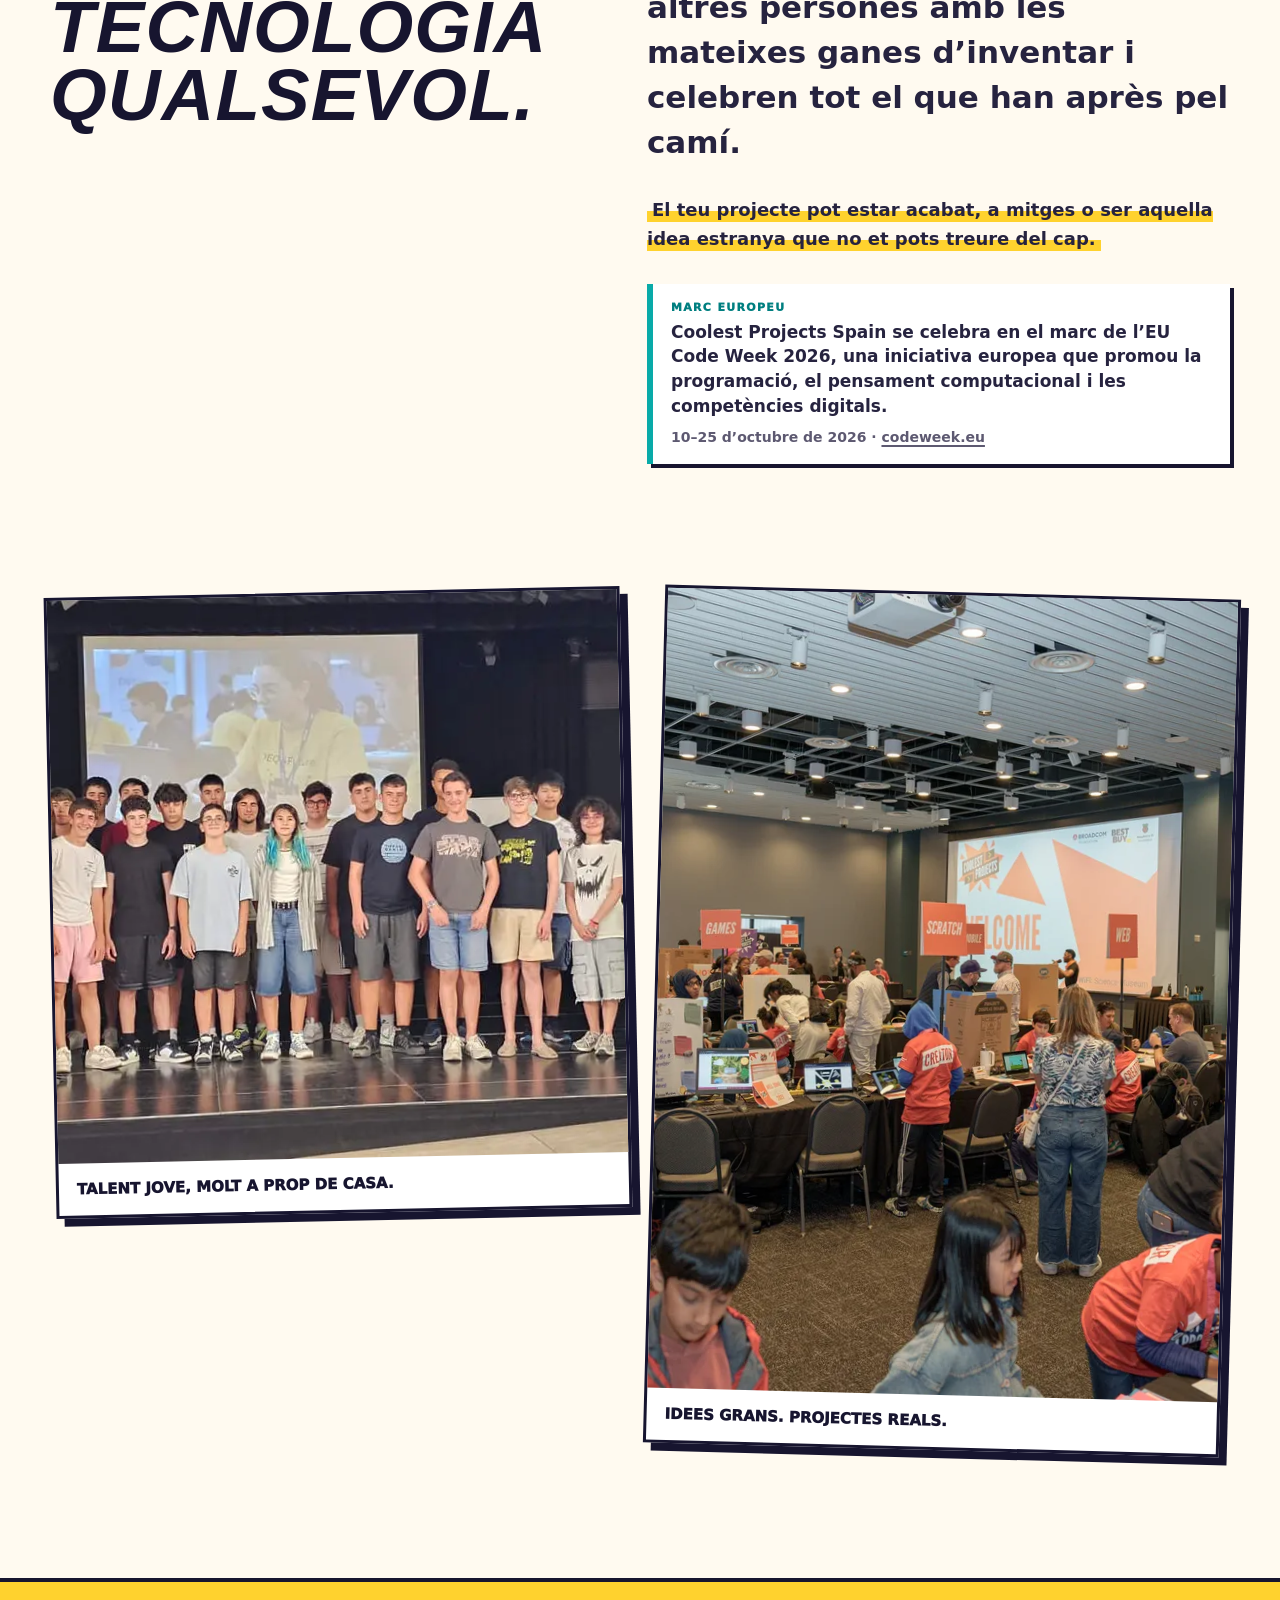
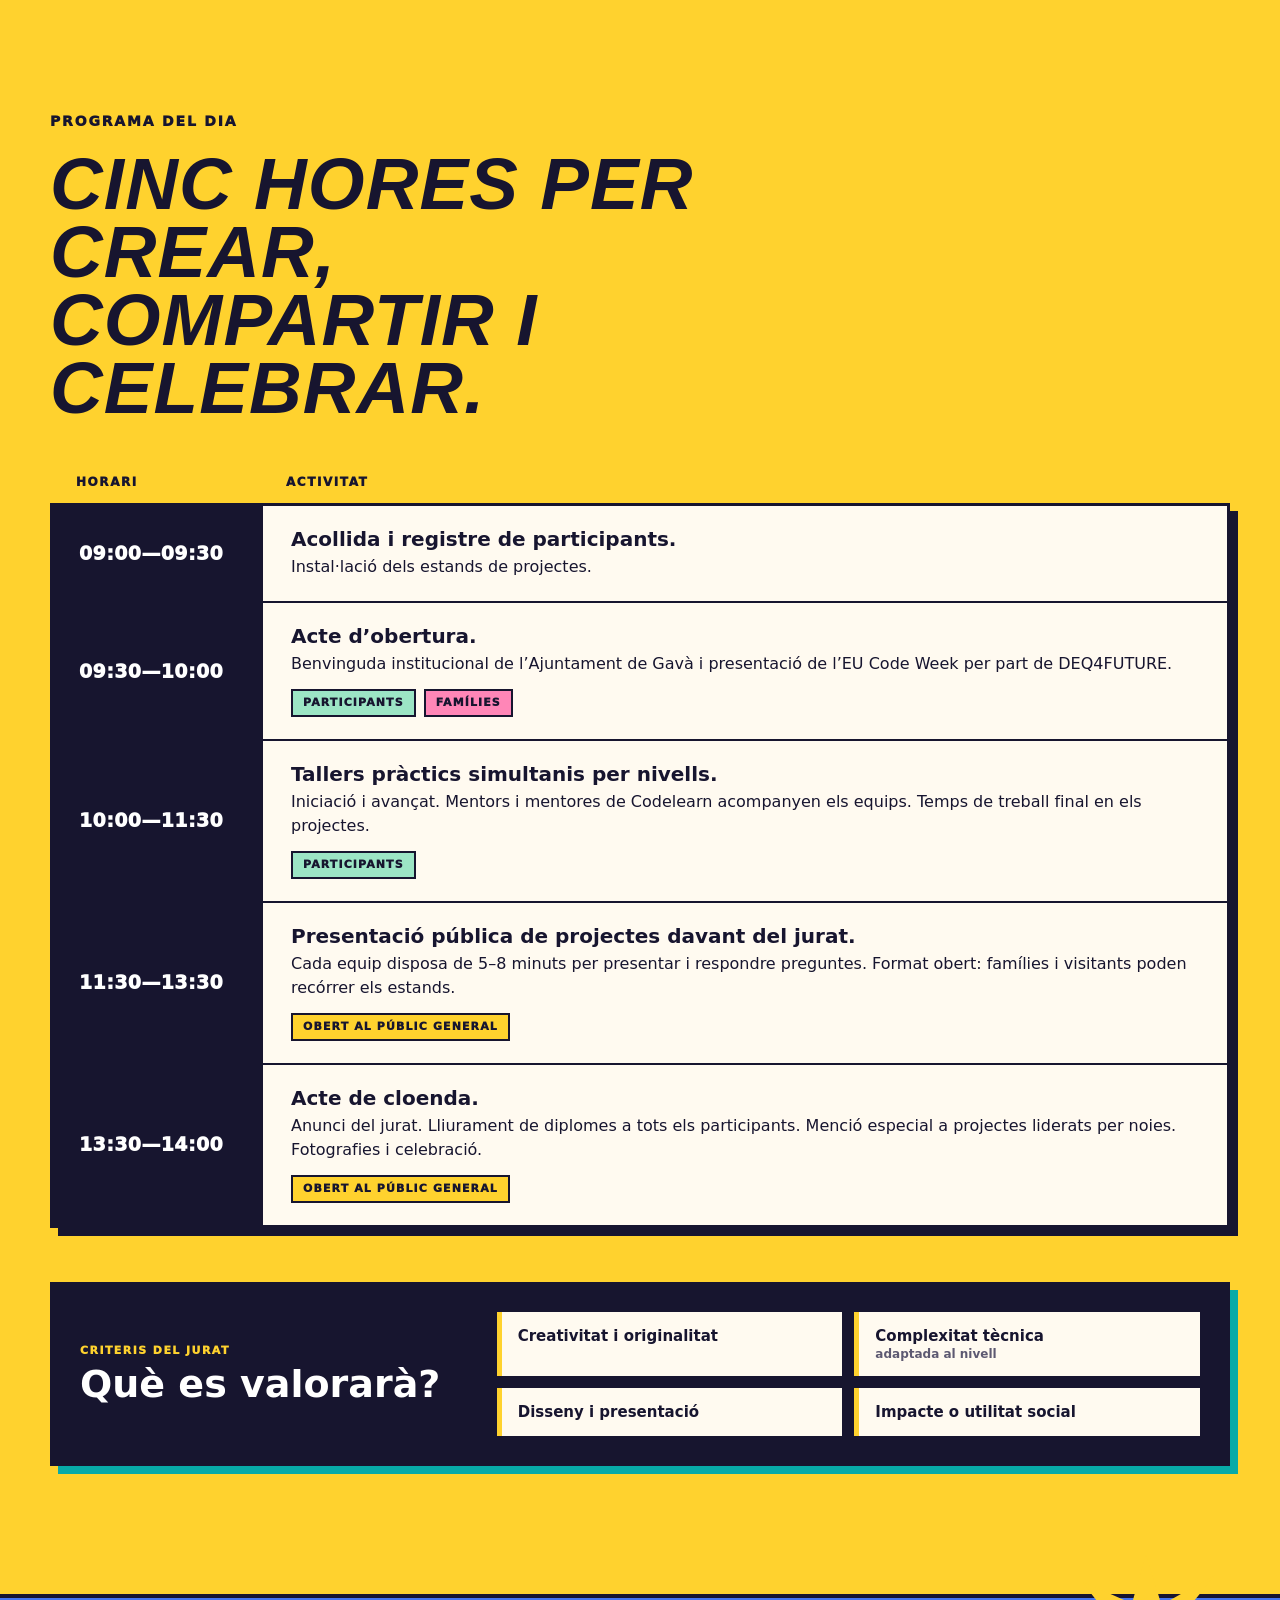
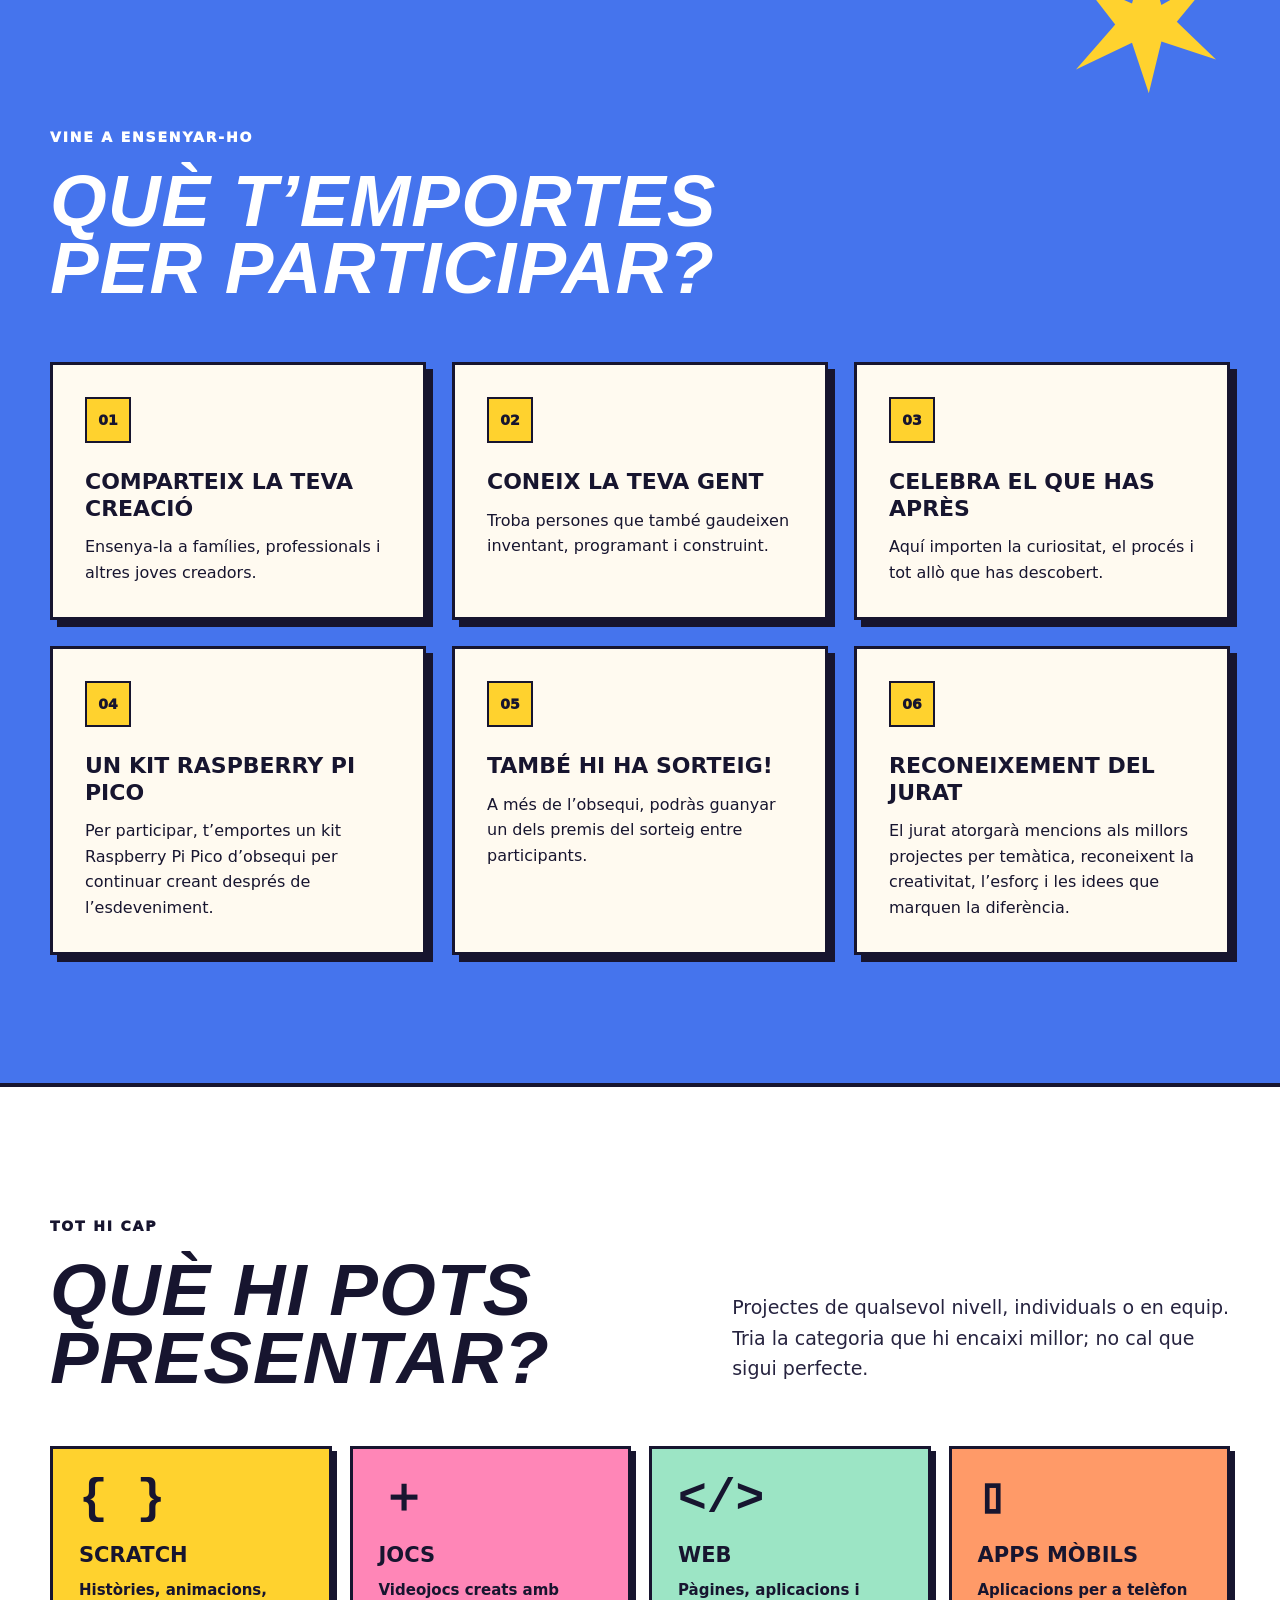
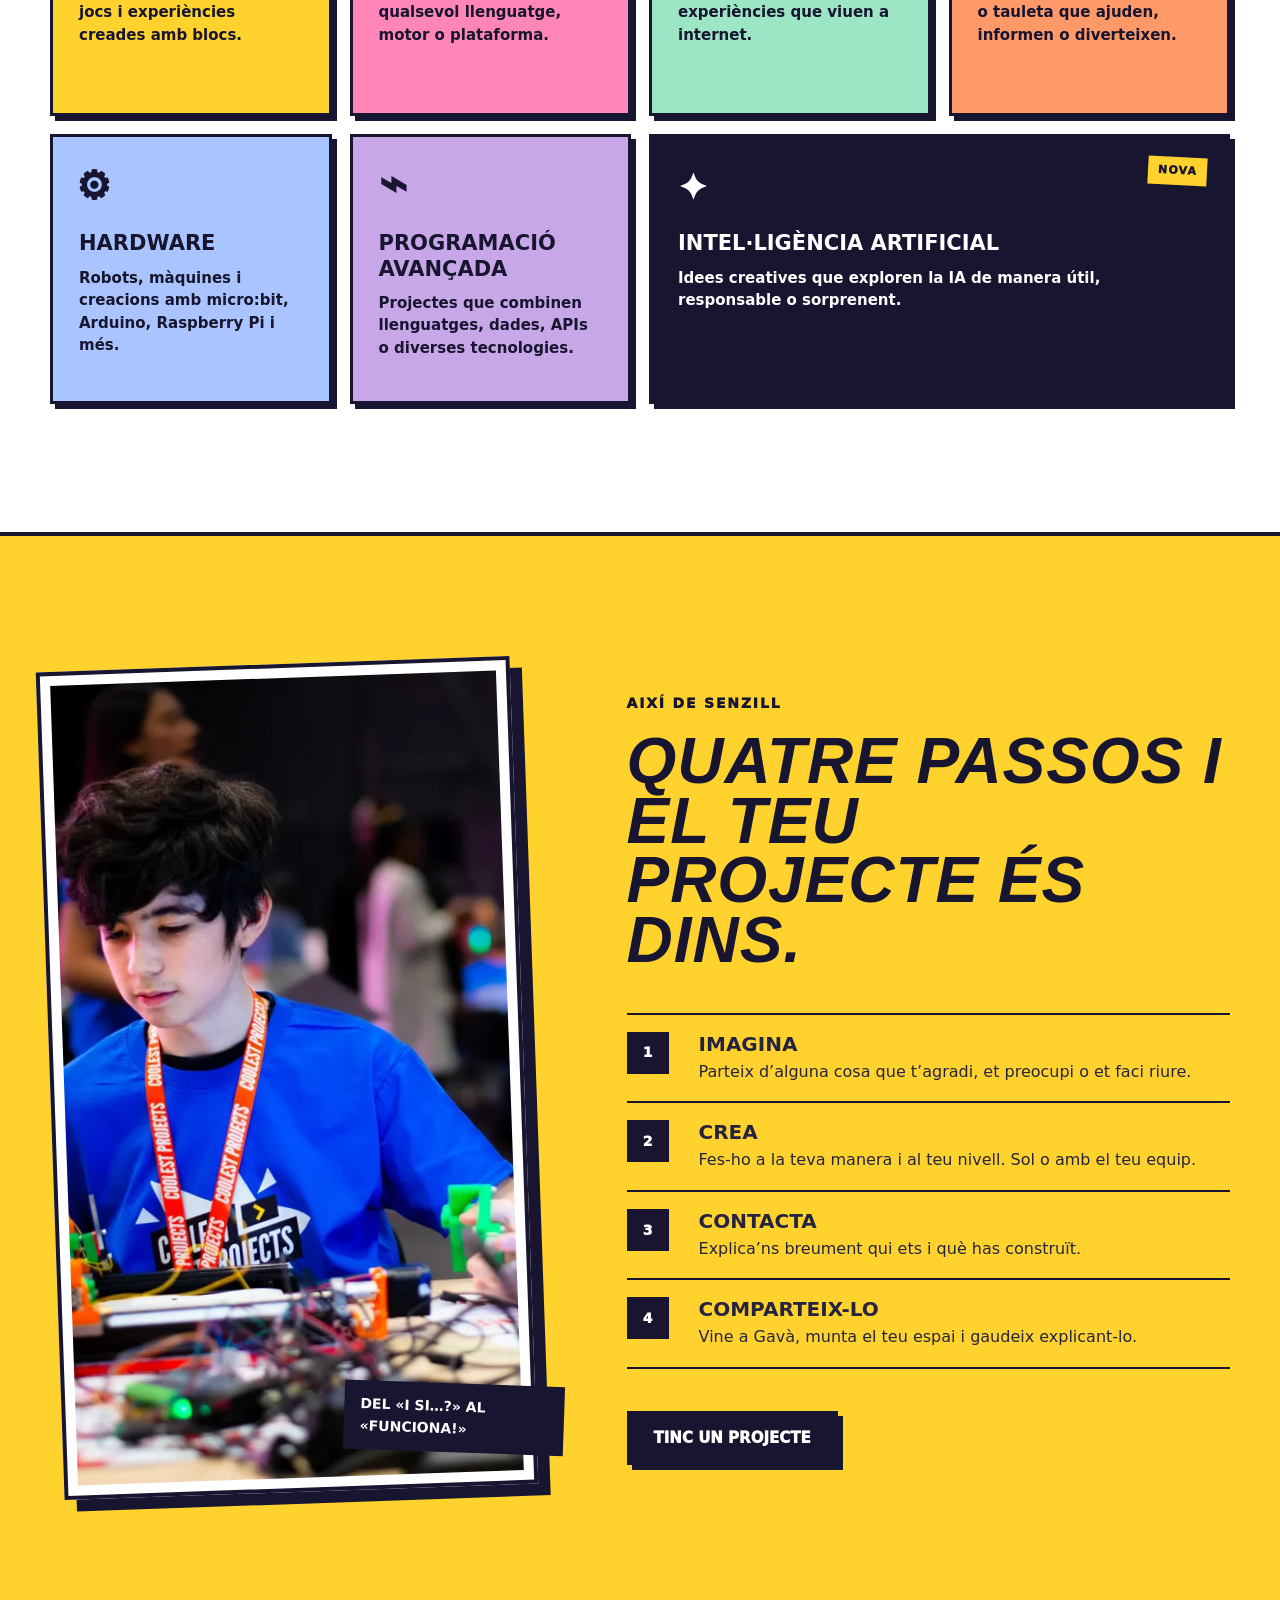
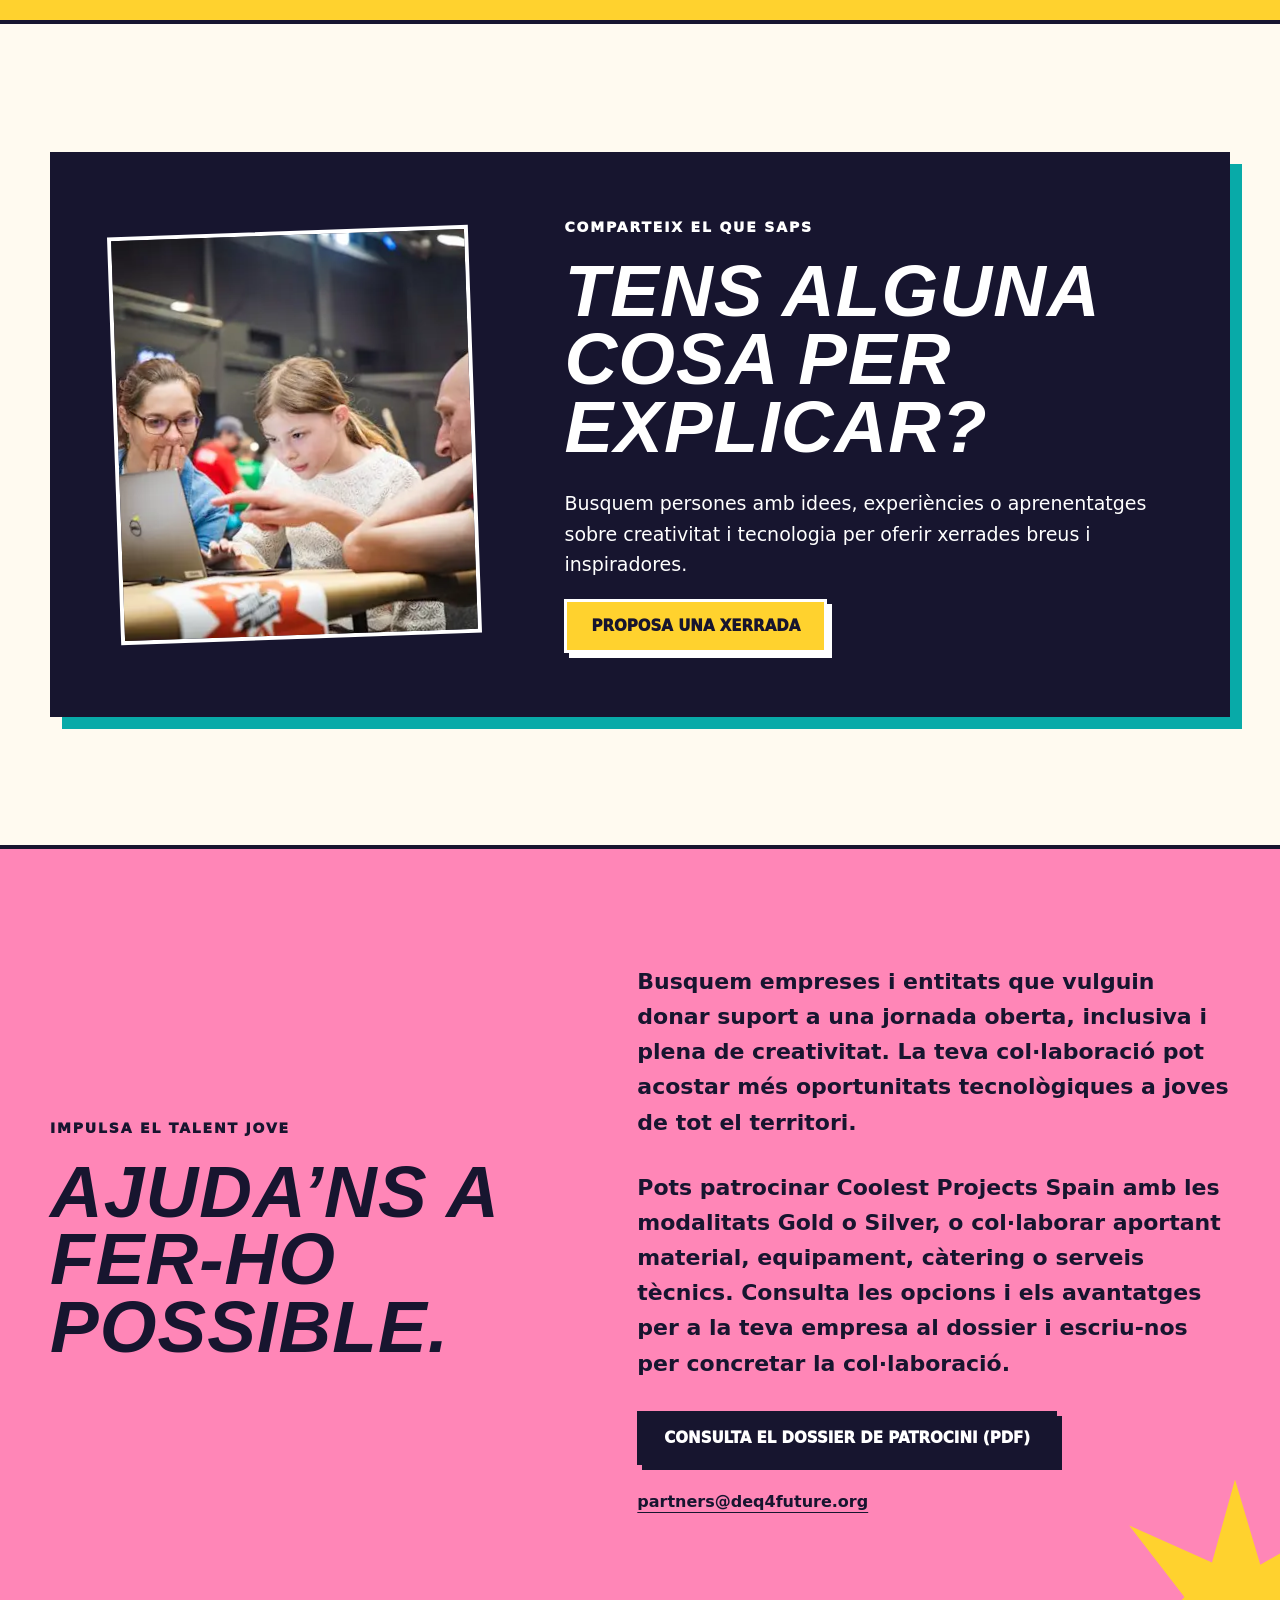
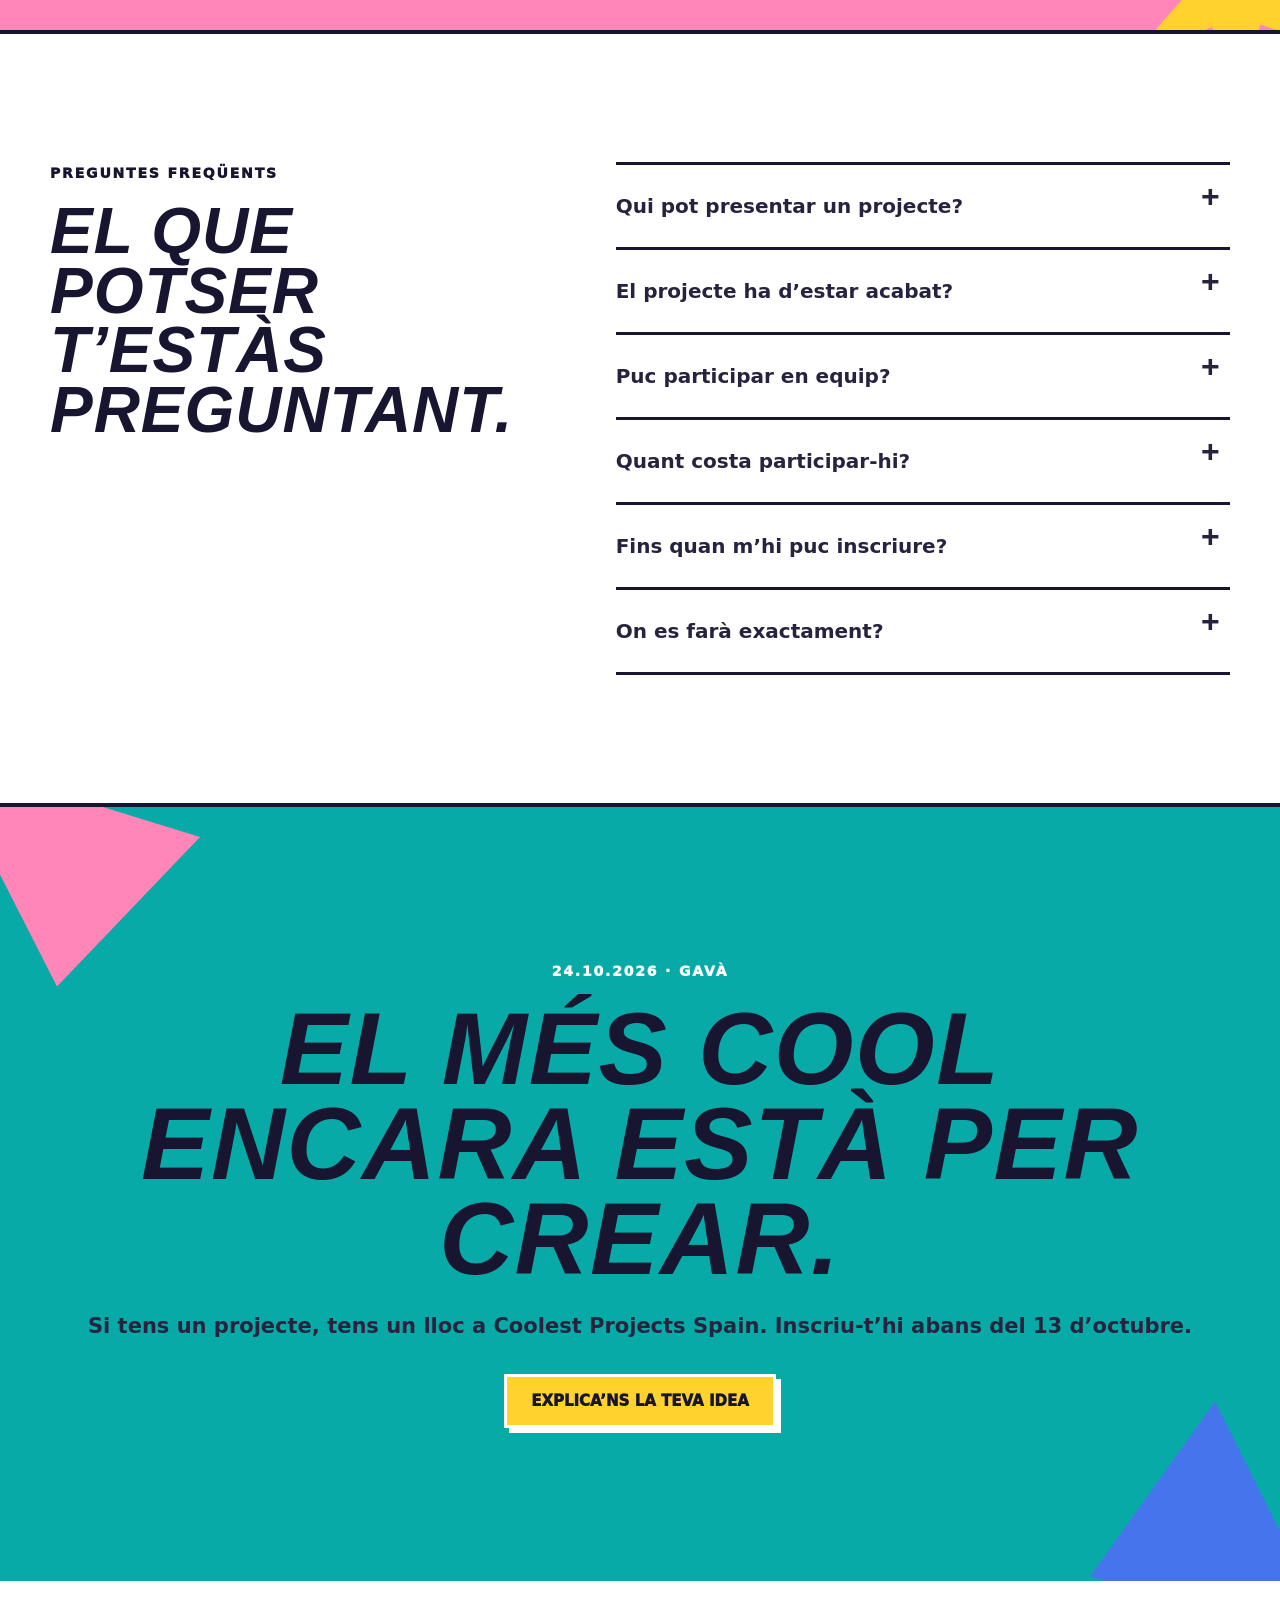
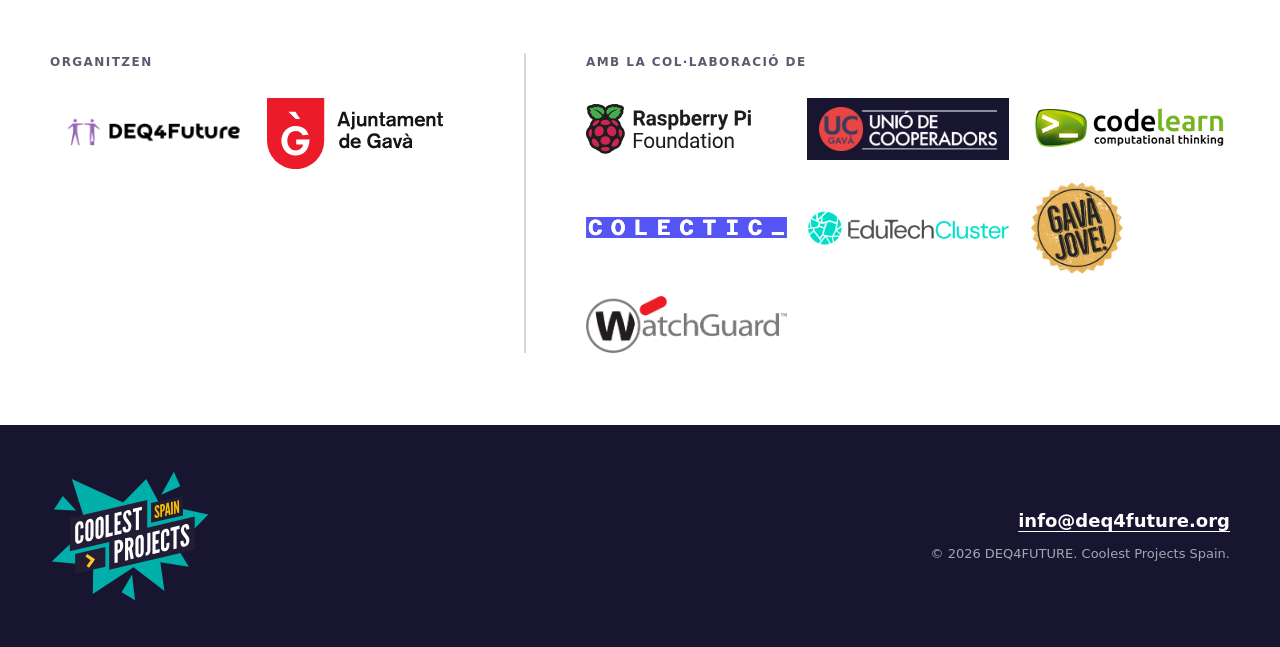
==== commit 7f6ce595: "Add watchguard as collab" ====
--- a/ca/index.html
+++ b/ca/index.html
@@ -594,6 +594,14 @@
                     height="240"
                   >
                 </a>
+                <a href="https://www.watchguard.com/" target="_blank">
+                  <img
+                    src="../assets/logos/watchguard.png?v=20261008-1"
+                    alt="WatchGuard"
+                    width="886"
+                    height="252"
+                  >
+                </a>
               </div>
             </div>
           </div>
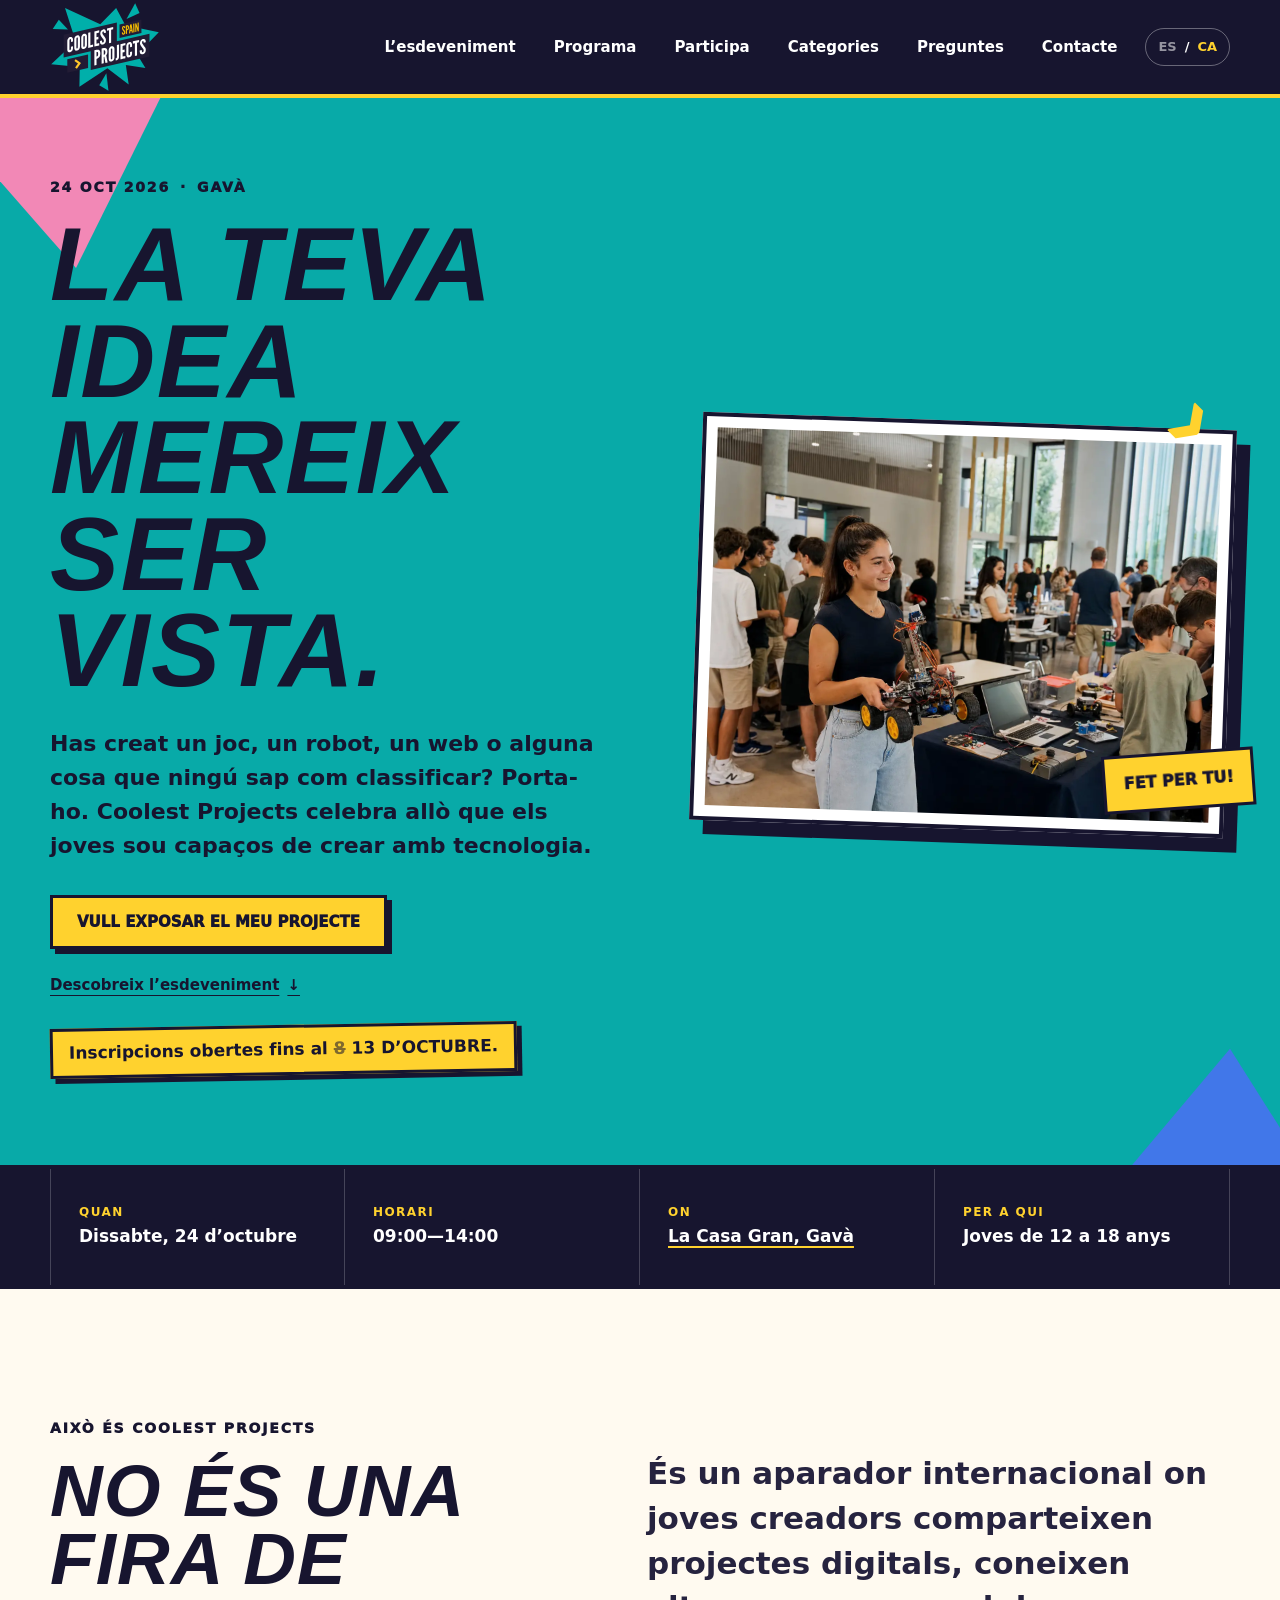
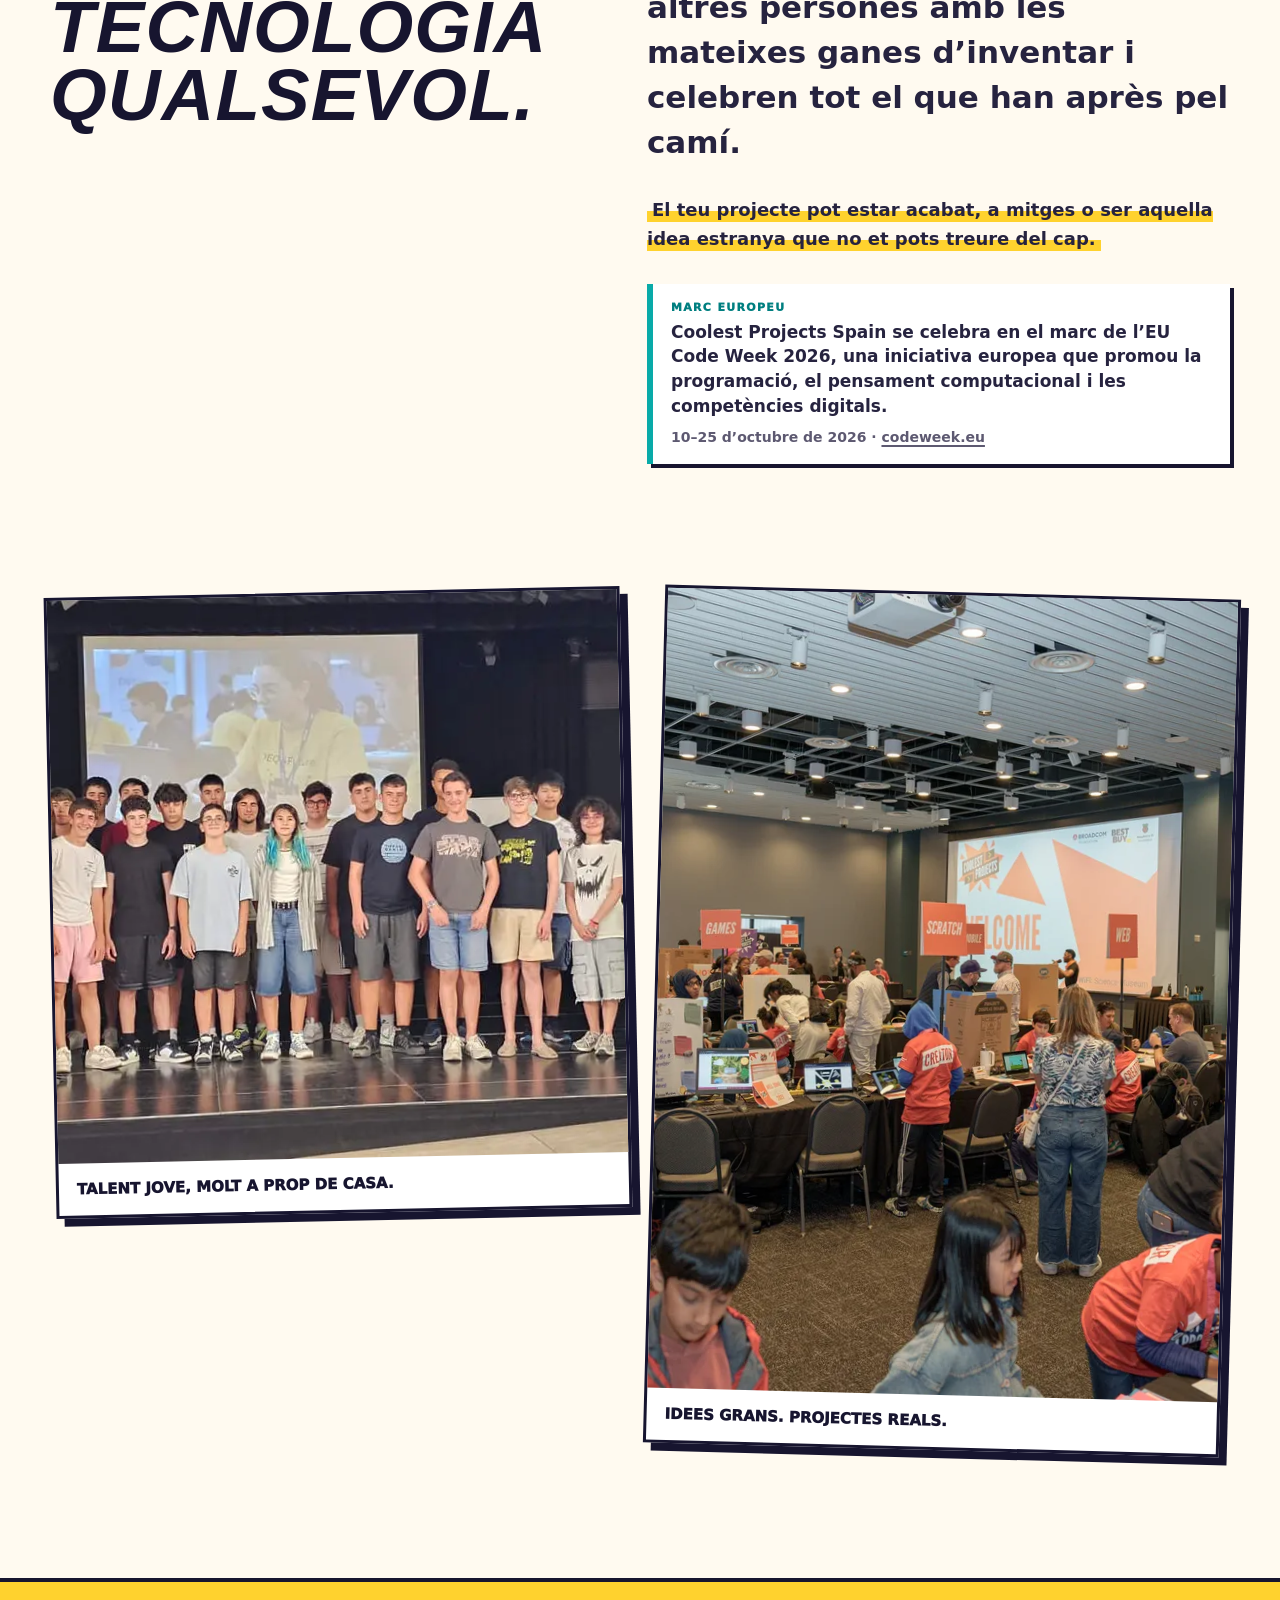
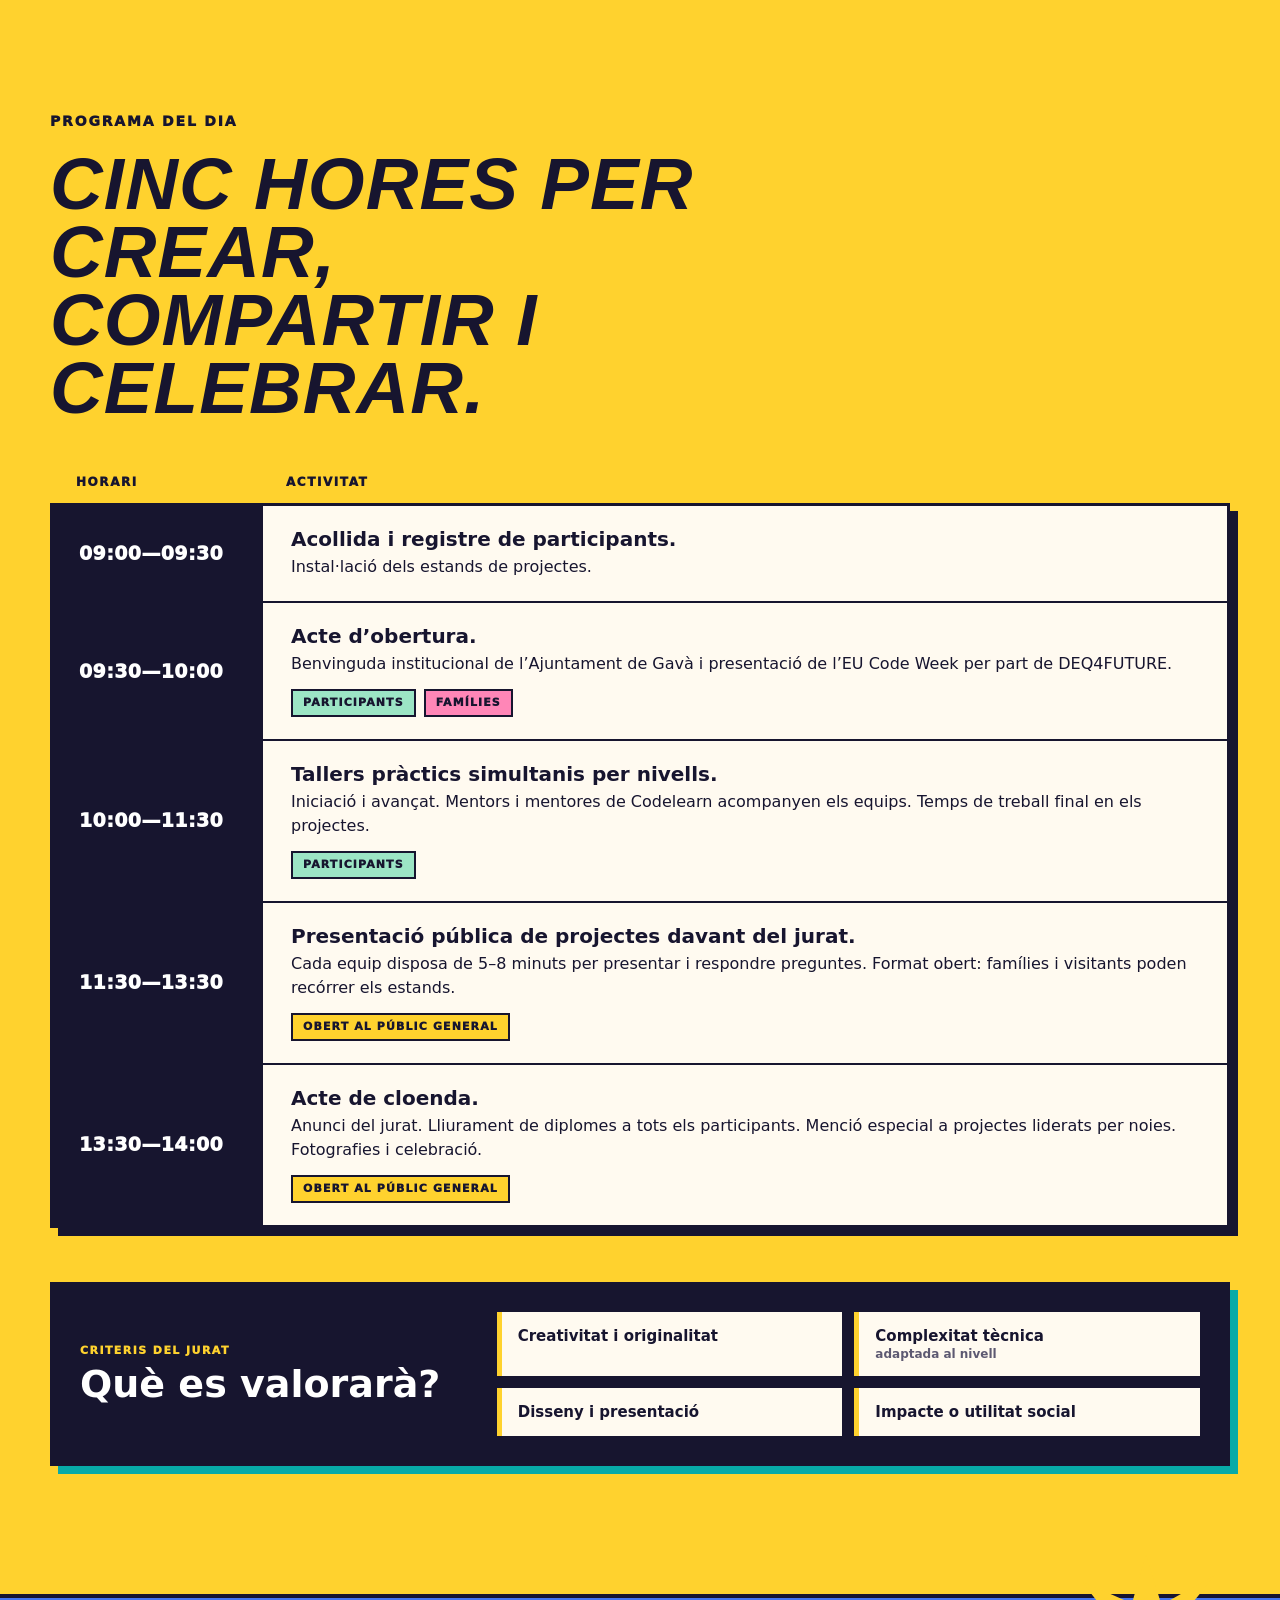
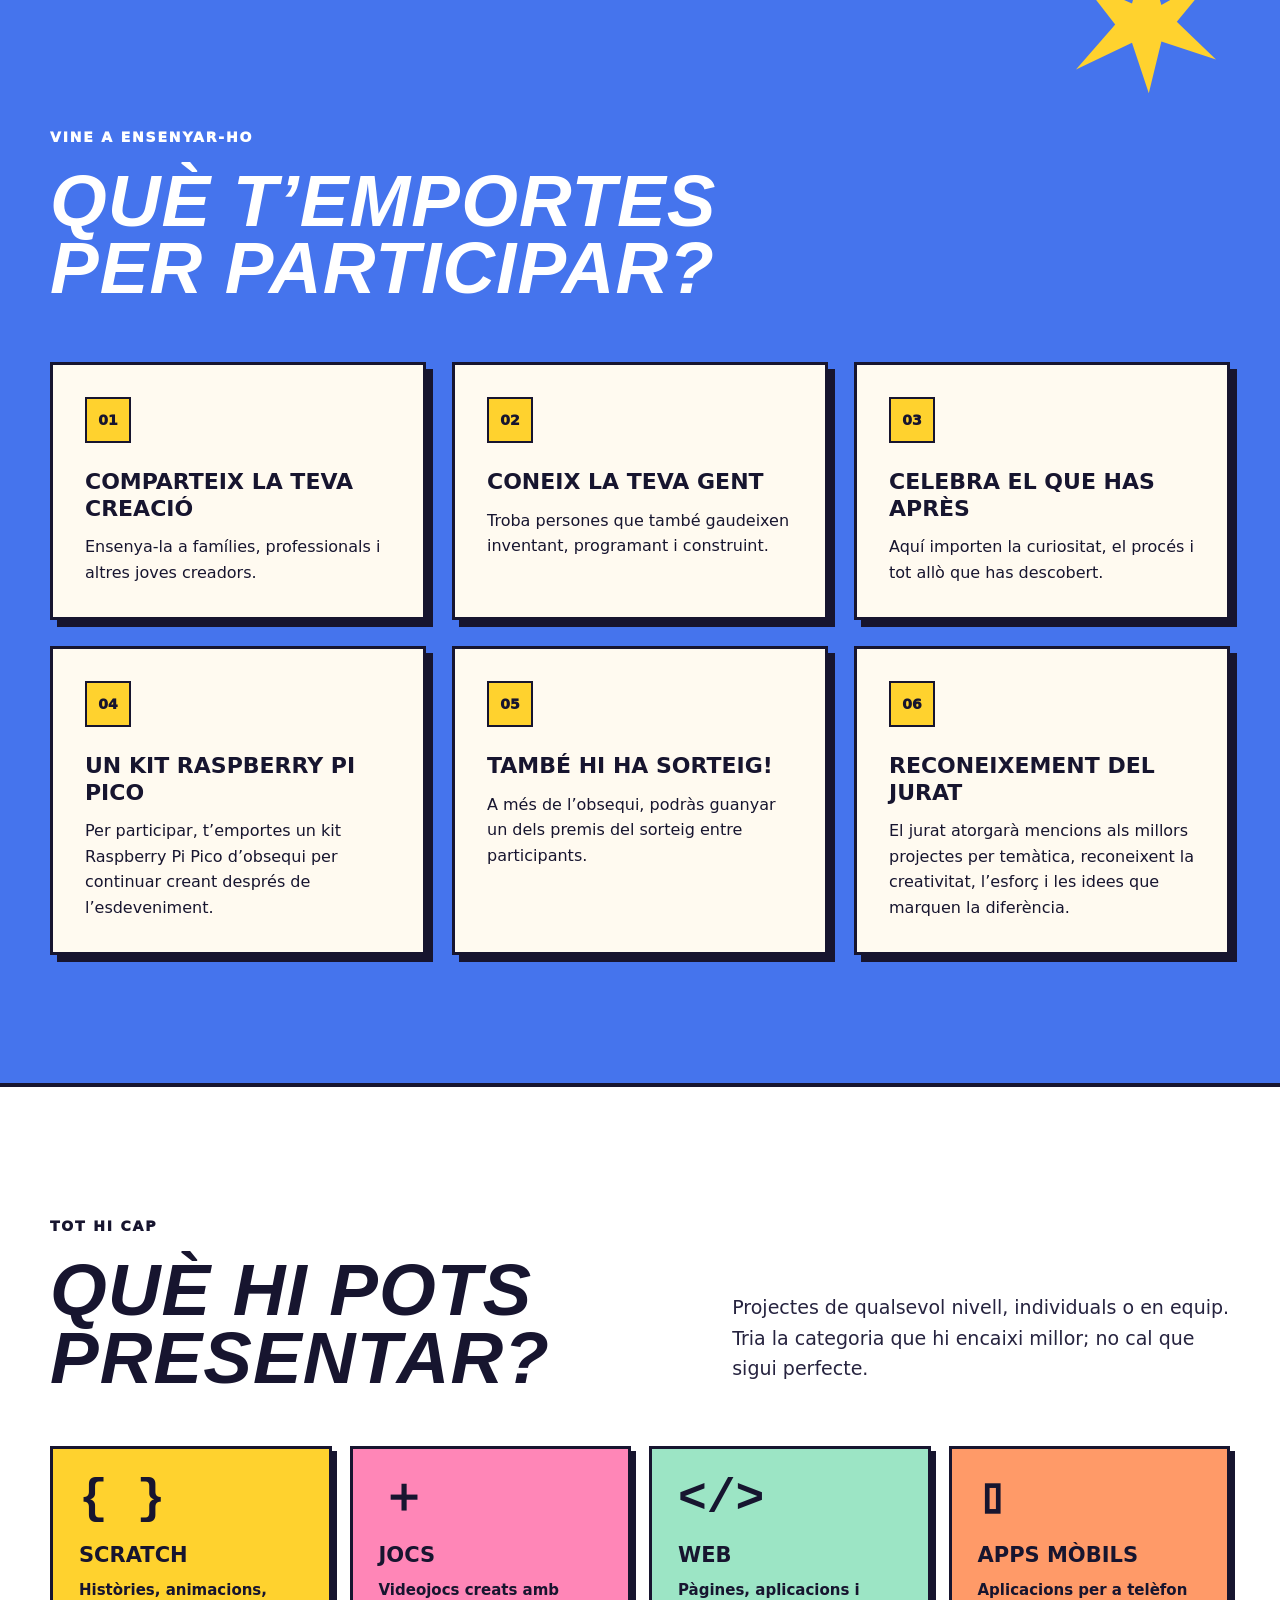
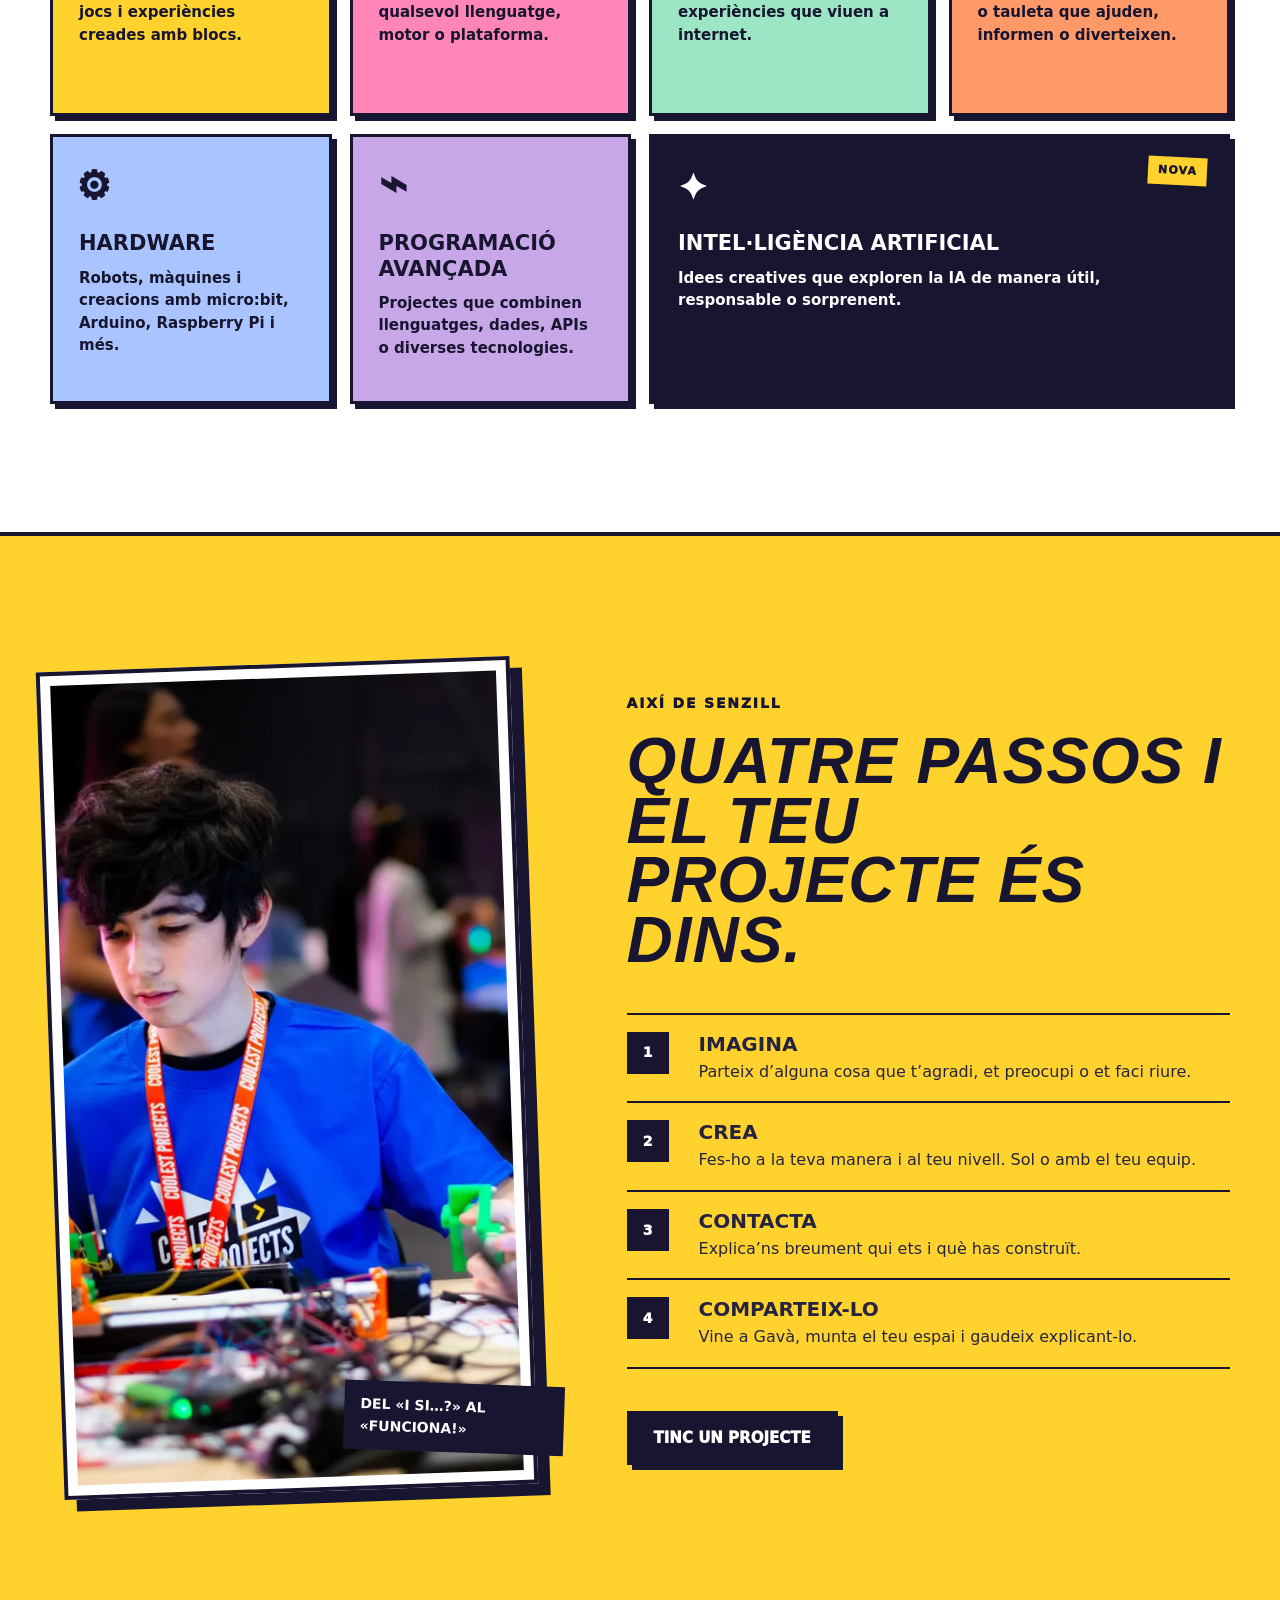
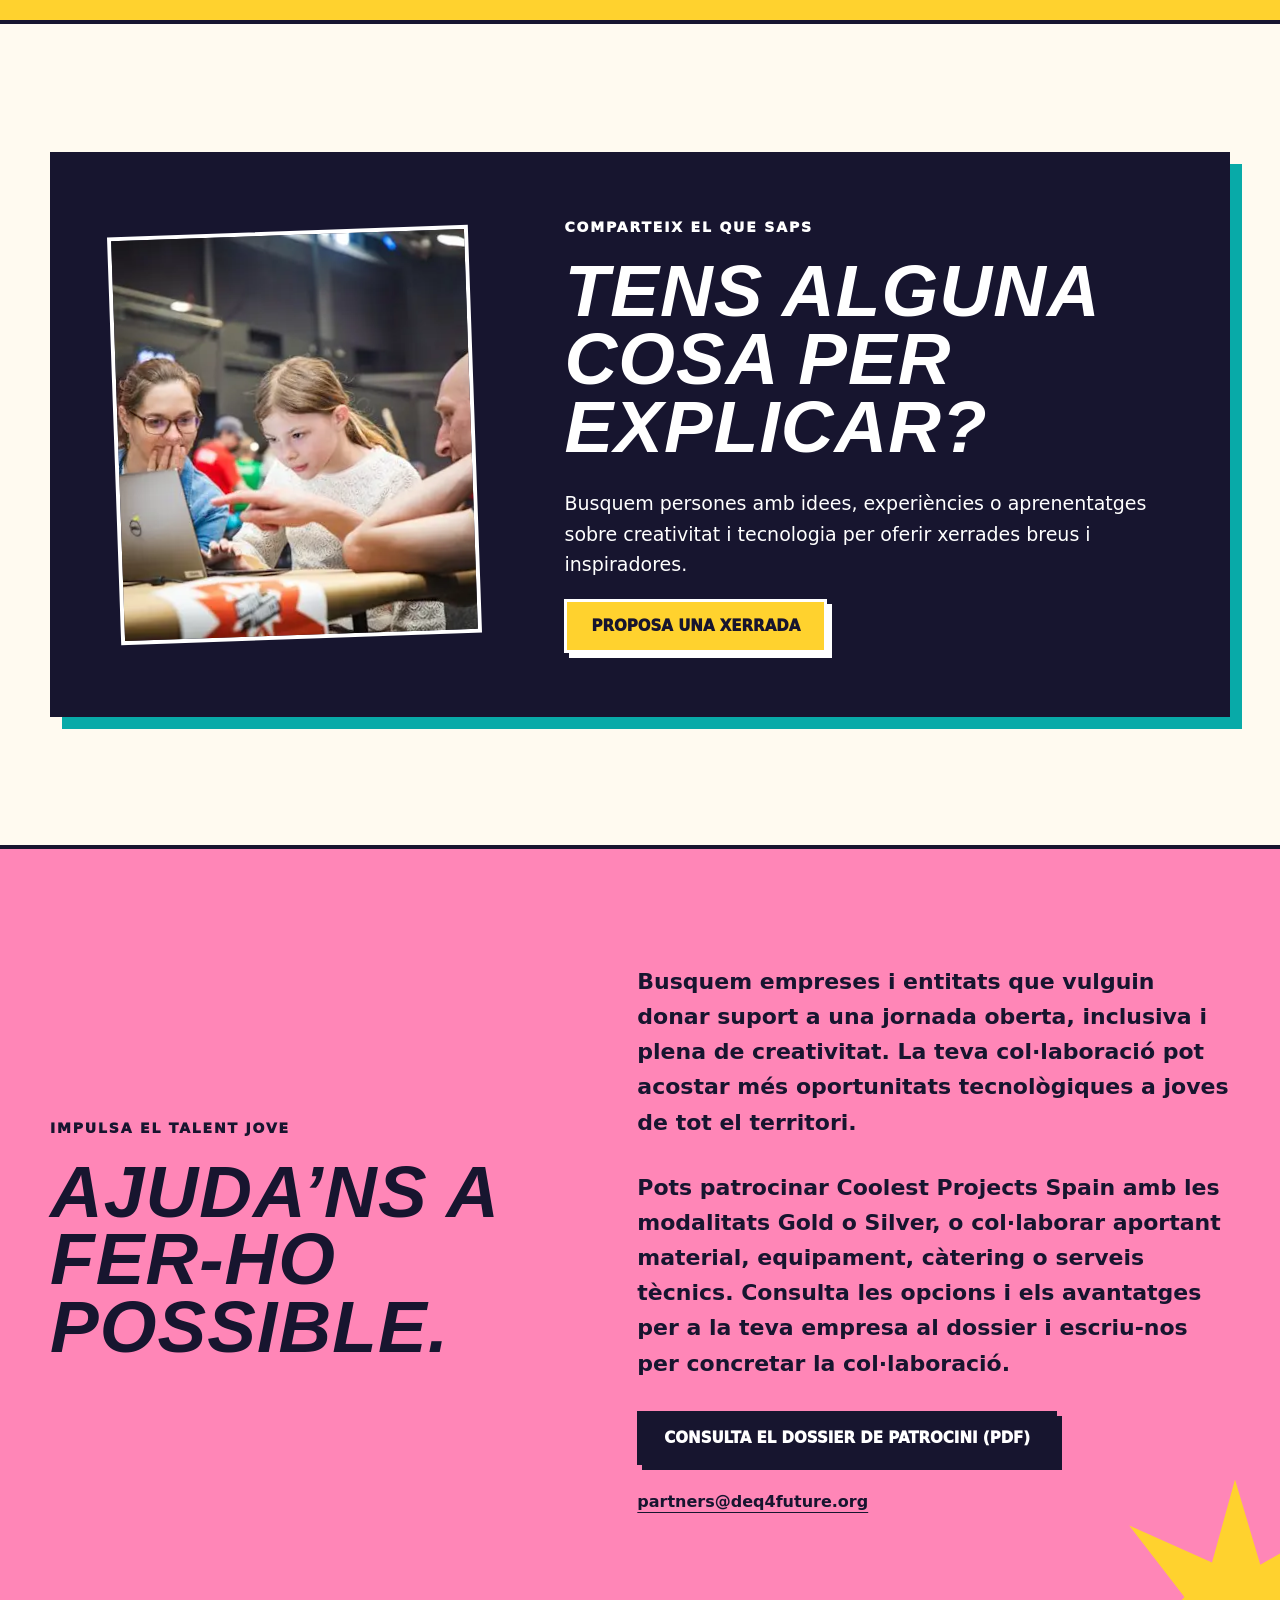
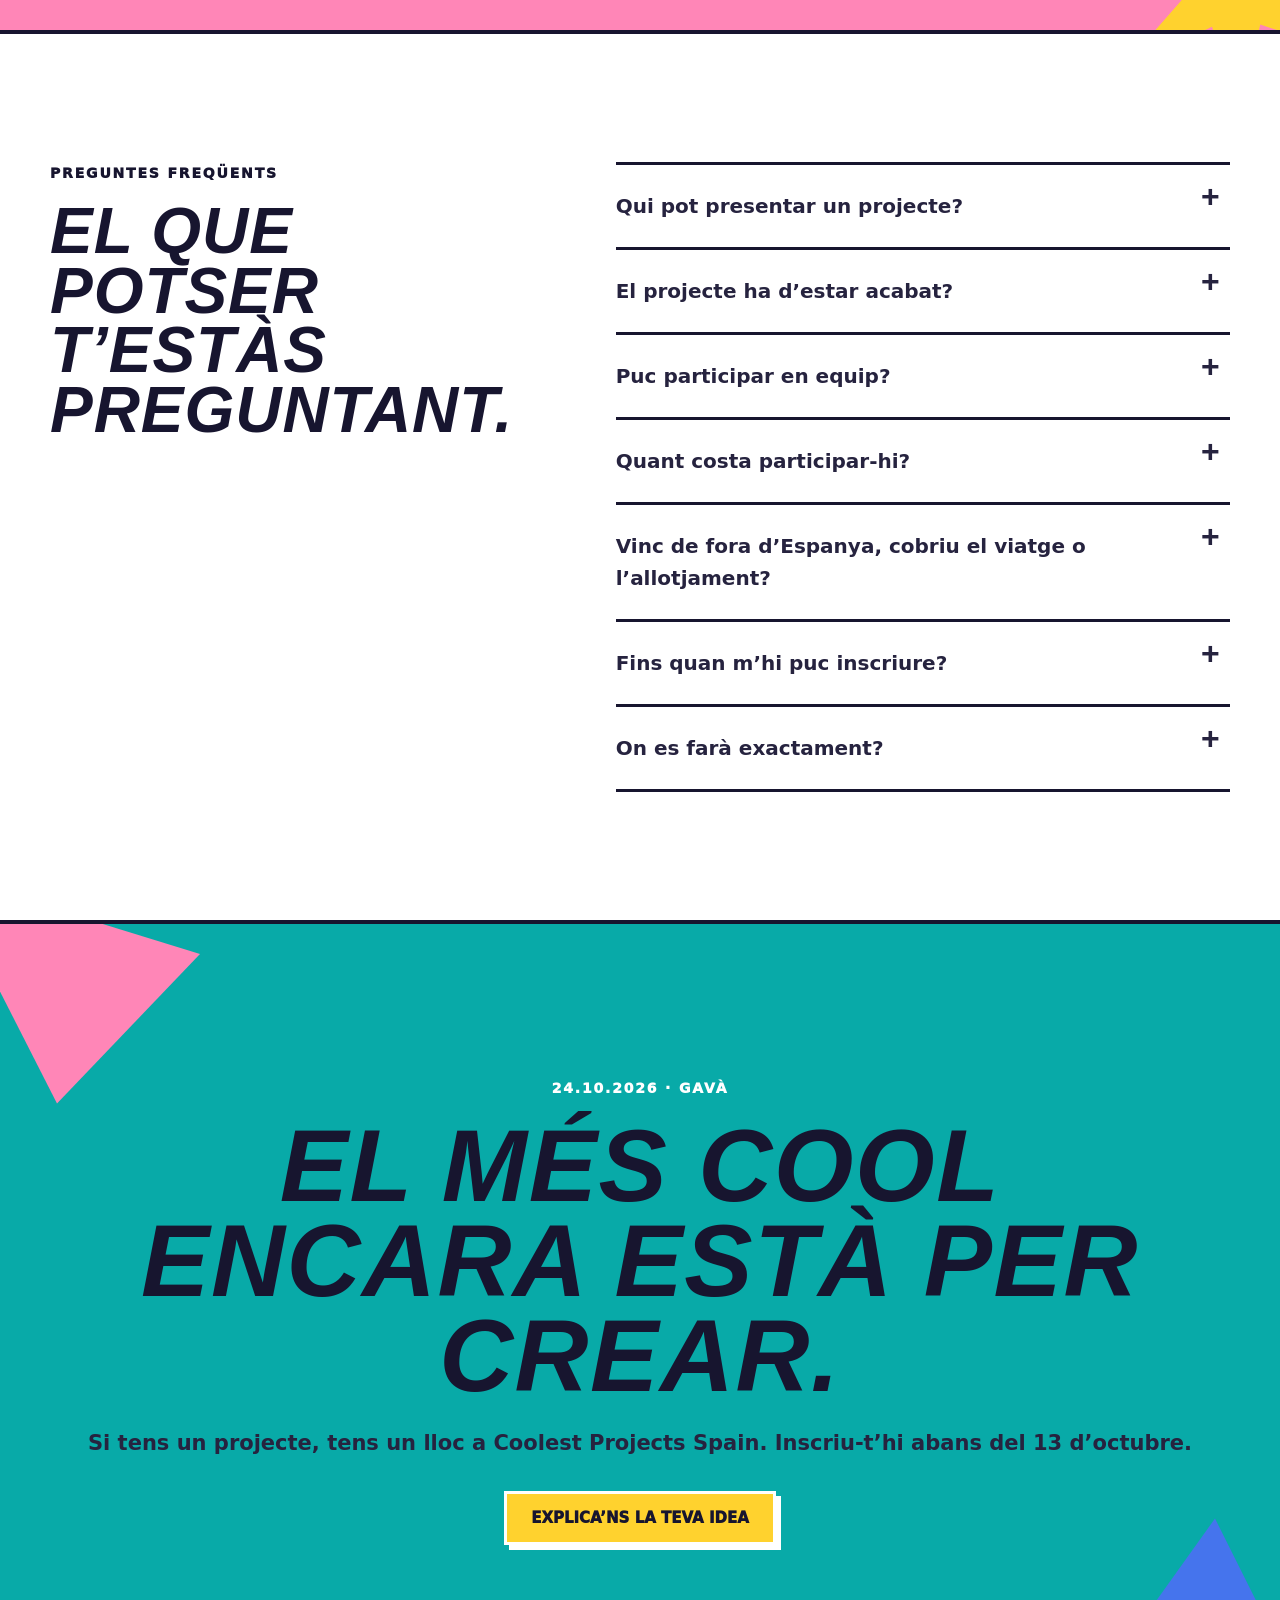
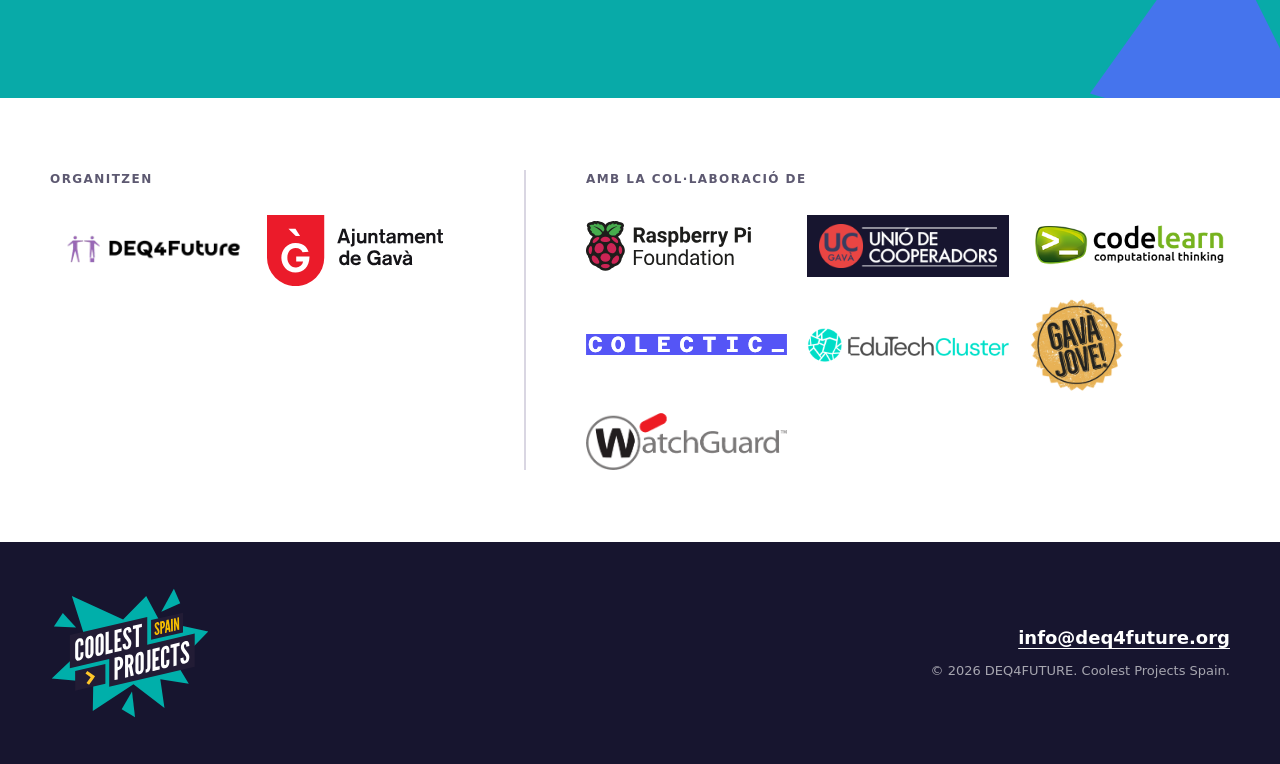
==== commit 9fbb269e: "Added faq for international visitors" ====
--- a/ca/index.html
+++ b/ca/index.html
@@ -36,7 +36,7 @@
     <meta property="og:url" content="https://coolestprojectsspain.org/ca/">
     <title>Coolest Projects Spain 2026 · Gavà</title>
     <link rel="icon" href="../assets/favicon.svg?v=20260830-1" type="image/svg+xml">
-    <link rel="stylesheet" href="../styles.css?v=20261001-3">
+    <link rel="stylesheet" href="../styles.css?v=20261008-1">
     <script type="application/ld+json">
       {
         "@context": "https://schema.org",
@@ -495,6 +495,10 @@
               <p data-i18n="faqFourAnswer">Res. Presentar un projecte i assistir a l’esdeveniment és gratuït.</p>
             </details>
             <details>
+              <summary data-i18n="faqInternationalQuestion">Vinc de fora d’Espanya, cobriu el viatge o l’allotjament?</summary>
+              <p data-i18n="faqInternationalAnswer">Ens fa moltíssima il·lusió que vingueu des d’altres països! Ara bé, som un esdeveniment gratuït i sense ànim de lucre, i no disposem de mitjans per cobrir el transport ni l’estada. Si us inscriviu, tingueu en compte que aquestes despeses van a càrrec vostre. <span lang="en">We’re delighted to welcome international participants, but we can’t cover travel or accommodation costs, so please plan for them.</span></p>
+            </details>
+            <details>
               <summary data-i18n="faqDeadlineQuestion">Fins quan m’hi puc inscriure?</summary>
               <p data-i18n="faqDeadlineAnswer">Fins al 13 d’octubre de 2026. A partir d’aquesta data tanquem les inscripcions per preparar els espais de cada projecte.</p>
             </details>
